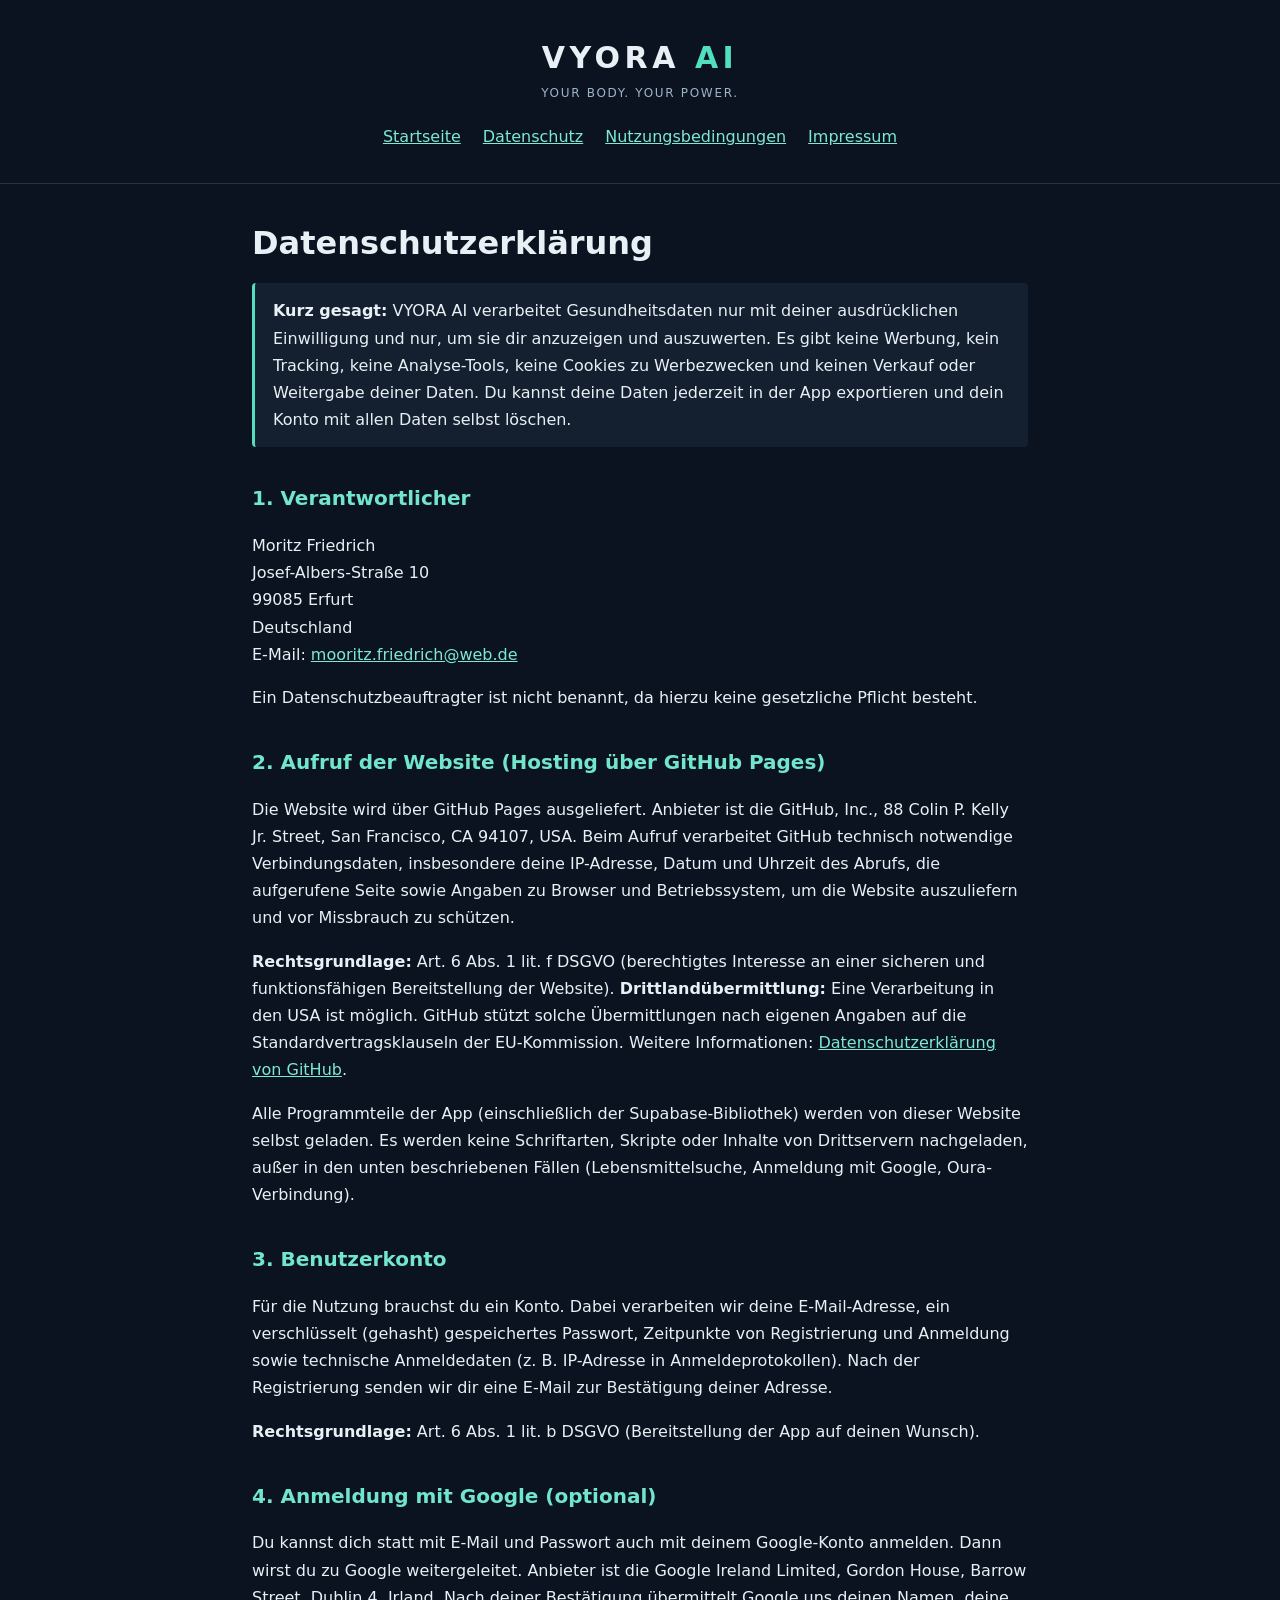
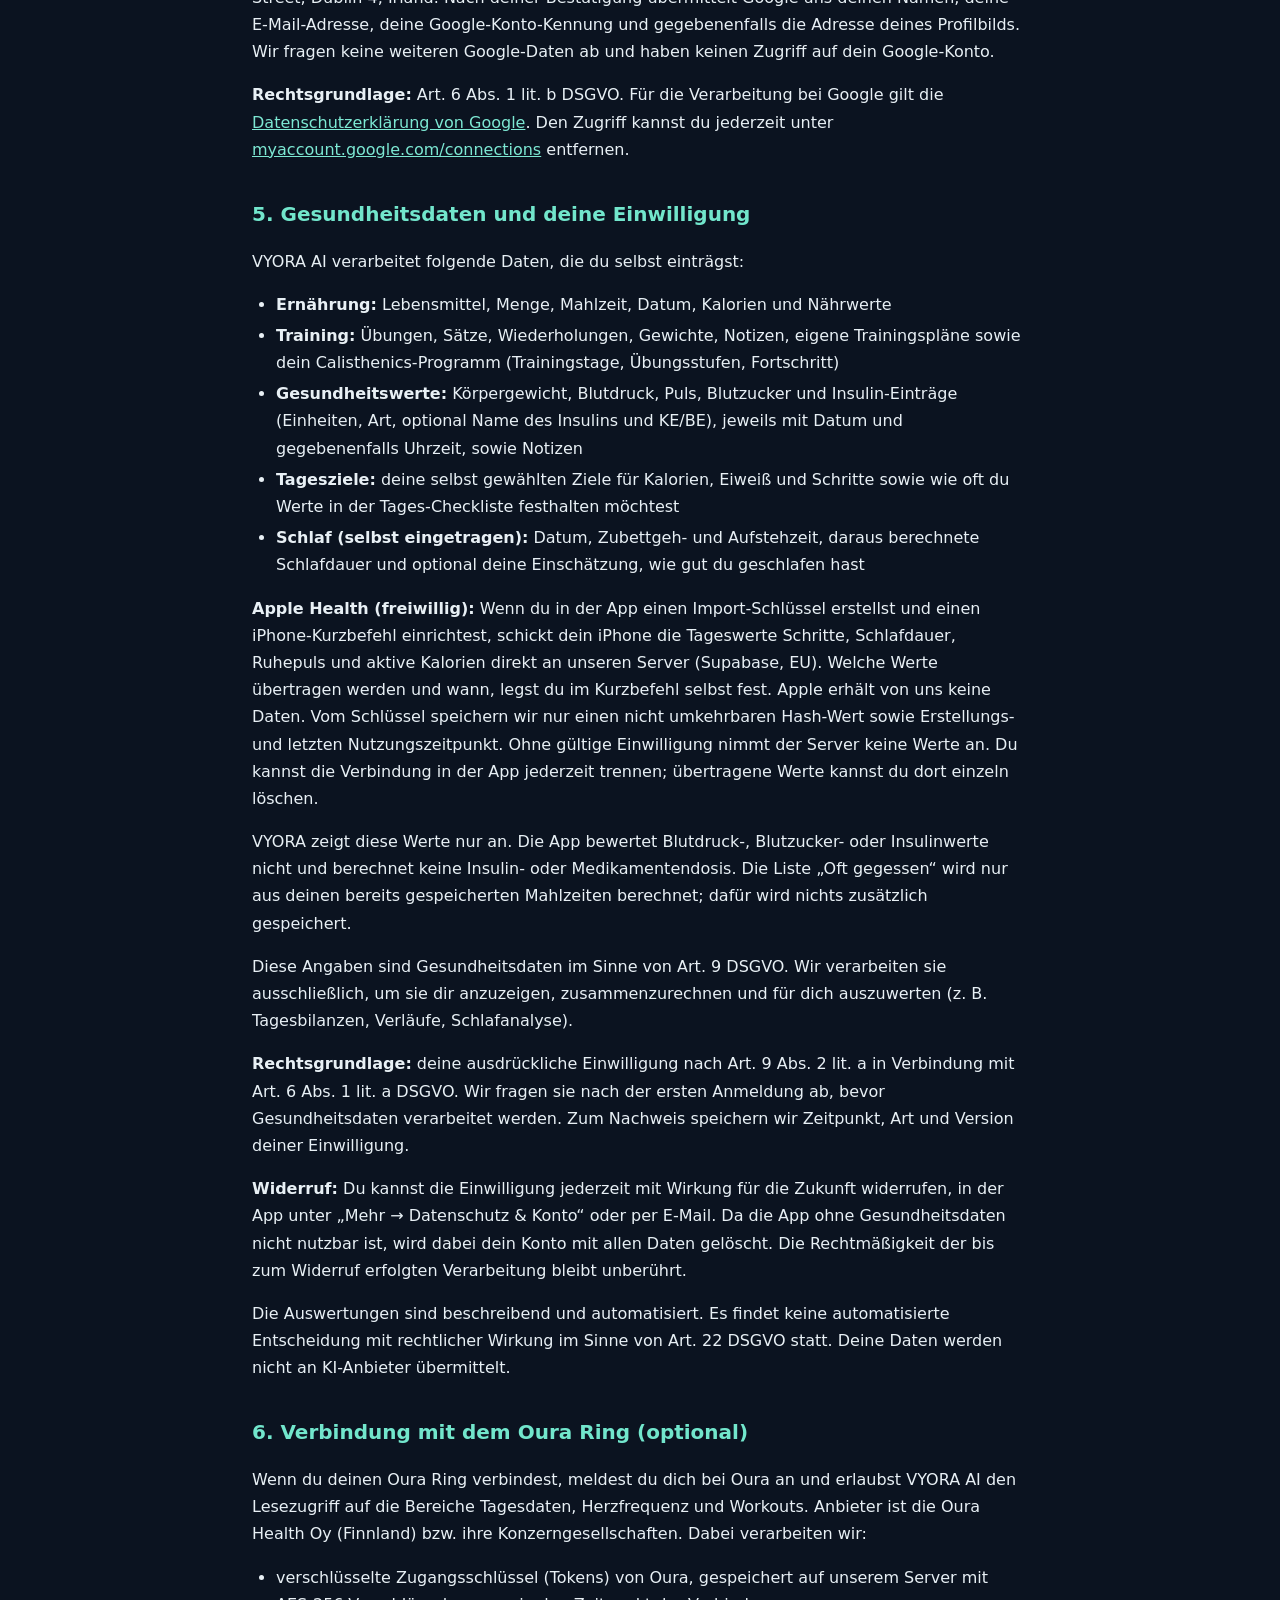
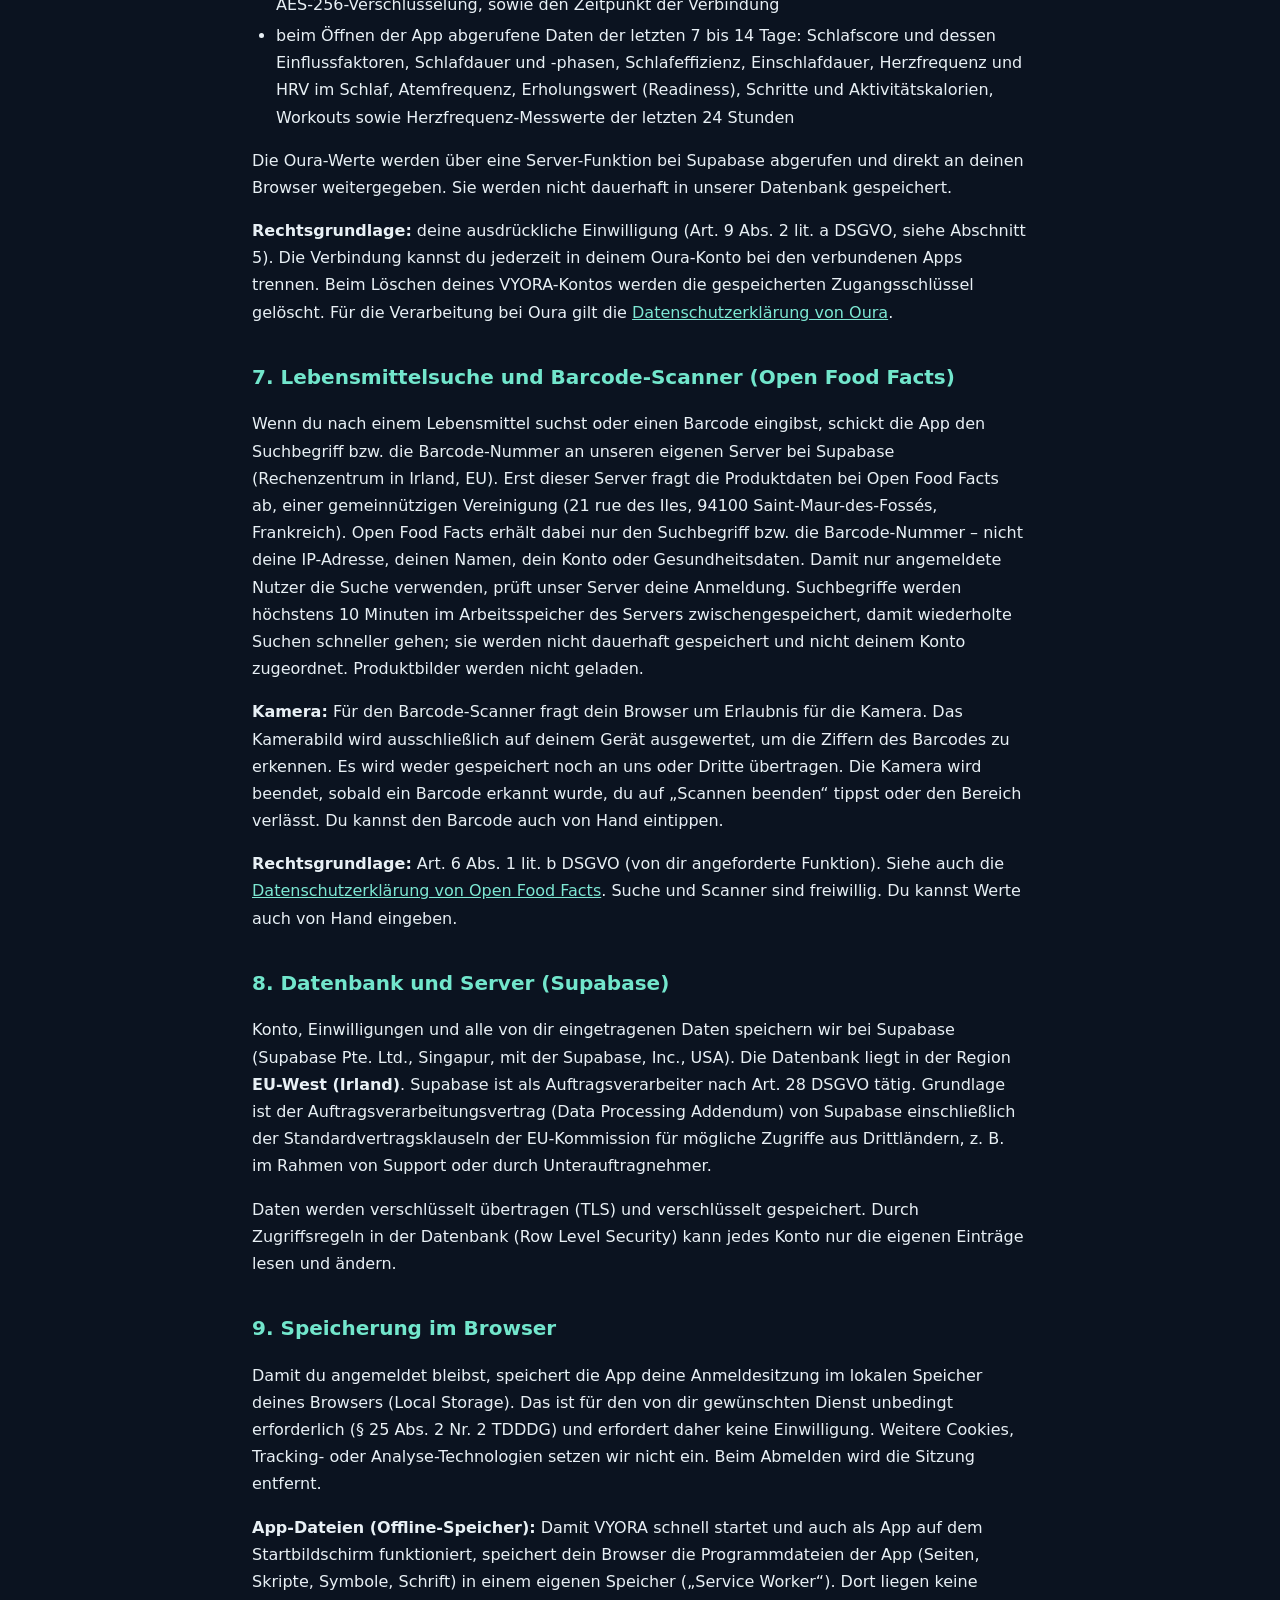
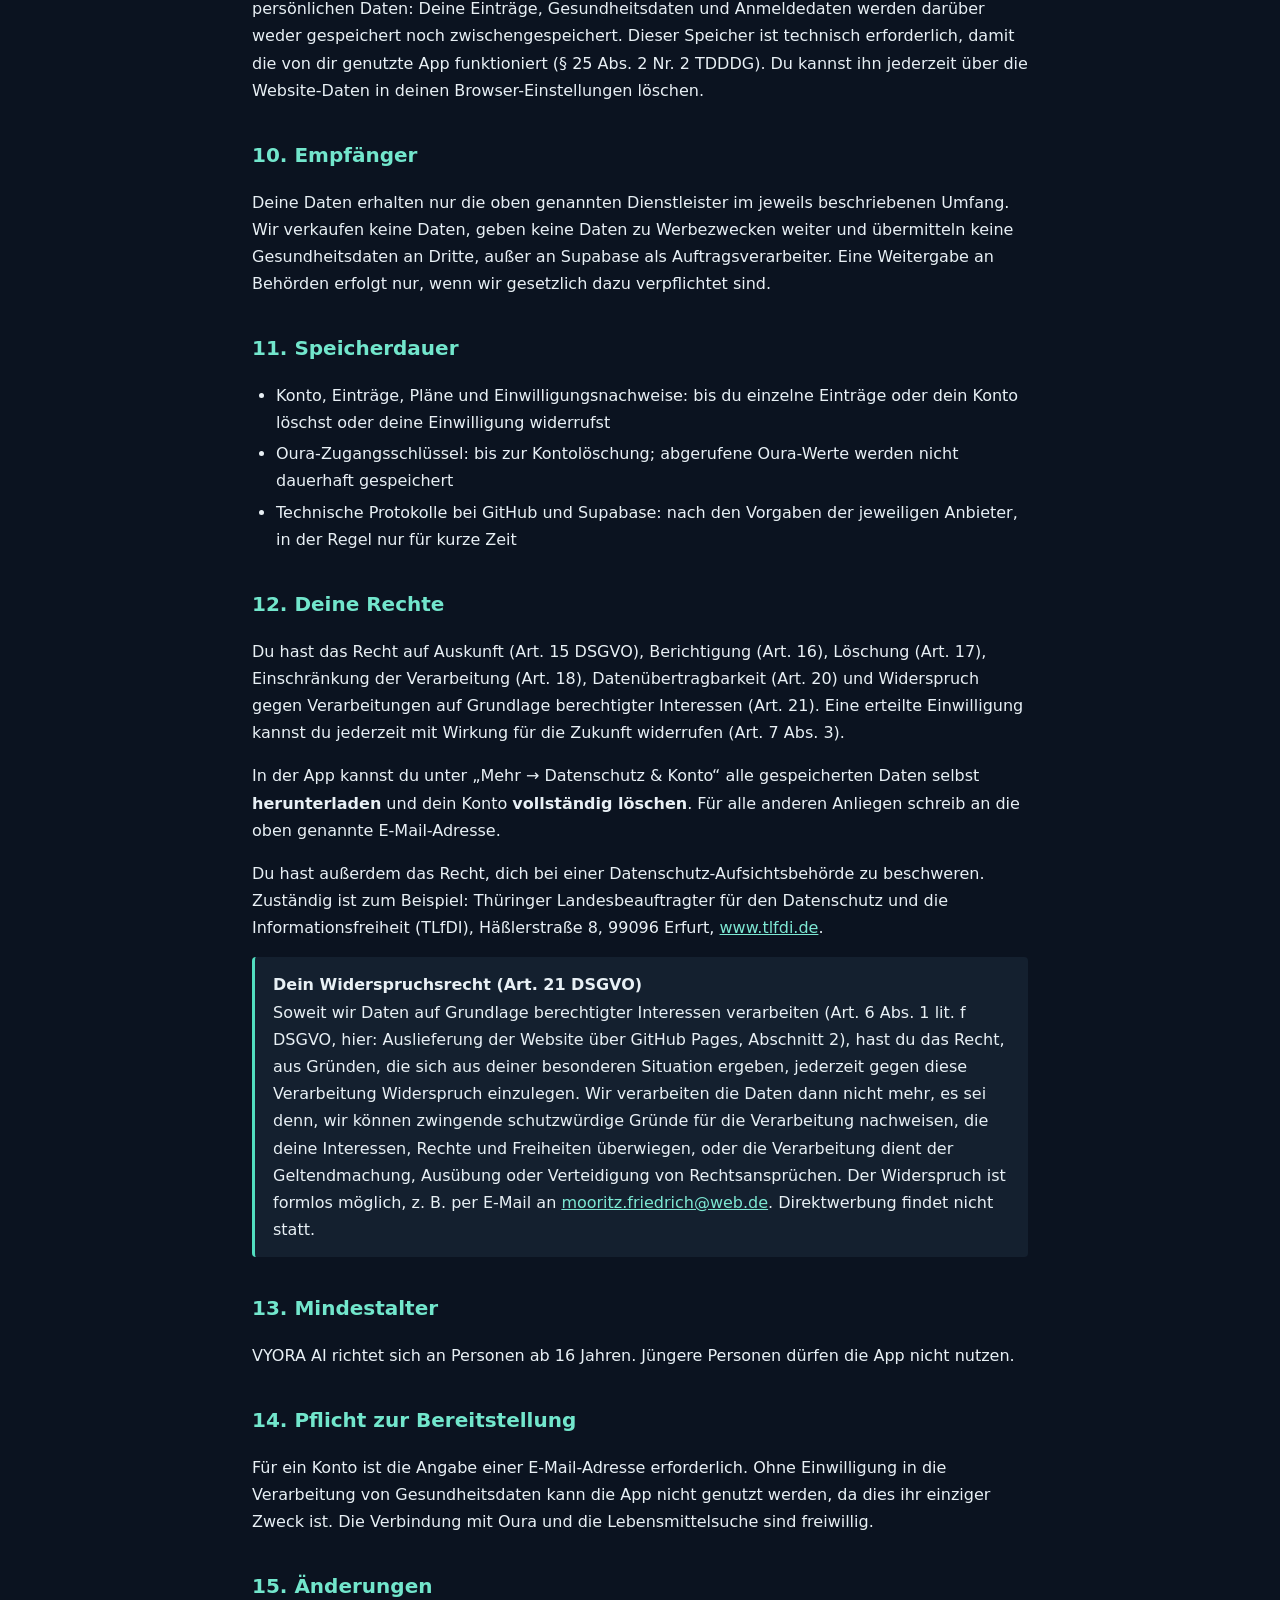
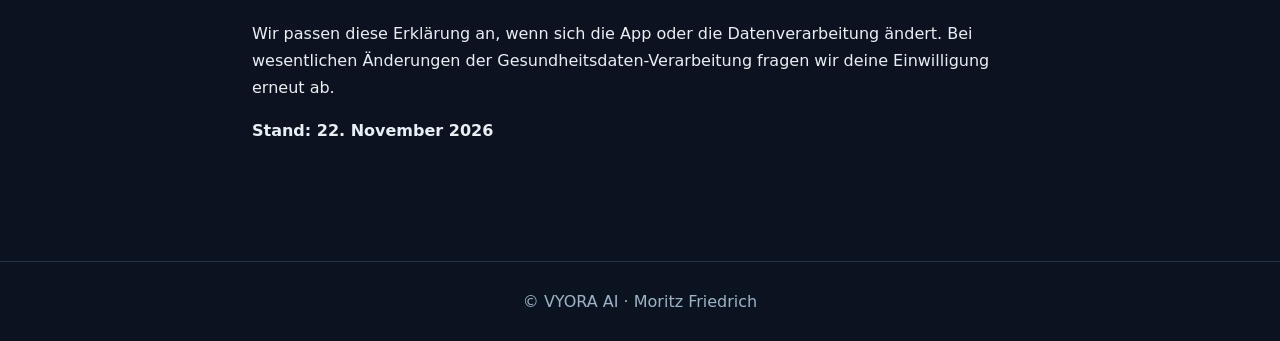
==== datenschutz.html @ 69f2429a "Datenschutz: Schlaf selbst eintragen und Apple Health Co-Authored-By: Claude Opus 5.5 <noreply@anthr" ====
<!doctype html><html lang="de"><head><meta charset="utf-8"><meta name="viewport" content="width=device-width,initial-scale=1"><meta name="robots" content="noindex"><title>Datenschutzerklärung | VYORA AI</title><style>*{box-sizing:border-box}body{margin:0;background:#0b1320;color:#e8f0f5;font:16px/1.7 system-ui,-apple-system,Segoe UI,sans-serif}header{padding:32px 20px;text-align:center;border-bottom:1px solid #243448}.brand{font-size:30px;letter-spacing:.15em;font-weight:800}.brand span{color:#52dec0}.tag{color:#9cb4c5;font-size:12px;letter-spacing:.14em}main{max-width:820px;margin:40px auto;padding:0 22px 60px}h1{font-size:32px;line-height:1.2}h2{font-size:20px;margin-top:34px;color:#72e6cc}h3{font-size:17px;margin-top:22px}a{color:#7de8d3}nav{display:flex;justify-content:center;gap:22px;flex-wrap:wrap;margin-top:20px}footer{border-top:1px solid #243448;text-align:center;padding:26px;color:#9cb4c5}.box{border-left:3px solid #52dec0;background:#14202f;padding:14px 18px;border-radius:4px}ul{padding-left:24px}li{margin:4px 0}table{width:100%;border-collapse:collapse;font-size:14px;margin:12px 0}th,td{border:1px solid #243448;padding:8px 10px;text-align:left;vertical-align:top}th{background:#14202f}</style></head><body><header><div class="brand">VYORA <span>AI</span></div><div class="tag">YOUR BODY. YOUR POWER.</div><nav><a href="index.html">Startseite</a><a href="datenschutz.html">Datenschutz</a><a href="nutzungsbedingungen.html">Nutzungsbedingungen</a><a href="impressum.html">Impressum</a></nav></header><main><h1>Datenschutzerklärung</h1>

<div class="box"><strong>Kurz gesagt:</strong> VYORA AI verarbeitet Gesundheitsdaten nur mit deiner ausdrücklichen Einwilligung und nur, um sie dir anzuzeigen und auszuwerten. Es gibt keine Werbung, kein Tracking, keine Analyse-Tools, keine Cookies zu Werbezwecken und keinen Verkauf oder Weitergabe deiner Daten. Du kannst deine Daten jederzeit in der App exportieren und dein Konto mit allen Daten selbst löschen.</div>

<h2>1. Verantwortlicher</h2>
<p>Moritz Friedrich<br>Josef-Albers-Straße 10<br>99085 Erfurt<br>Deutschland<br>E-Mail: <a href="mailto:mooritz.friedrich@web.de">mooritz.friedrich@web.de</a></p>
<p>Ein Datenschutzbeauftragter ist nicht benannt, da hierzu keine gesetzliche Pflicht besteht.</p>

<h2>2. Aufruf der Website (Hosting über GitHub Pages)</h2>
<p>Die Website wird über GitHub Pages ausgeliefert. Anbieter ist die GitHub, Inc., 88 Colin P. Kelly Jr. Street, San Francisco, CA 94107, USA. Beim Aufruf verarbeitet GitHub technisch notwendige Verbindungsdaten, insbesondere deine IP-Adresse, Datum und Uhrzeit des Abrufs, die aufgerufene Seite sowie Angaben zu Browser und Betriebssystem, um die Website auszuliefern und vor Missbrauch zu schützen.</p>
<p><strong>Rechtsgrundlage:</strong> Art. 6 Abs. 1 lit. f DSGVO (berechtigtes Interesse an einer sicheren und funktionsfähigen Bereitstellung der Website). <strong>Drittlandübermittlung:</strong> Eine Verarbeitung in den USA ist möglich. GitHub stützt solche Übermittlungen nach eigenen Angaben auf die Standardvertragsklauseln der EU-Kommission. Weitere Informationen: <a href="https://docs.github.com/de/site-policy/privacy-policies/github-general-privacy-statement" target="_blank" rel="noopener">Datenschutzerklärung von GitHub</a>.</p>
<p>Alle Programmteile der App (einschließlich der Supabase-Bibliothek) werden von dieser Website selbst geladen. Es werden keine Schriftarten, Skripte oder Inhalte von Drittservern nachgeladen, außer in den unten beschriebenen Fällen (Lebensmittelsuche, Anmeldung mit Google, Oura-Verbindung).</p>

<h2>3. Benutzerkonto</h2>
<p>Für die Nutzung brauchst du ein Konto. Dabei verarbeiten wir deine E-Mail-Adresse, ein verschlüsselt (gehasht) gespeichertes Passwort, Zeitpunkte von Registrierung und Anmeldung sowie technische Anmeldedaten (z. B. IP-Adresse in Anmeldeprotokollen). Nach der Registrierung senden wir dir eine E-Mail zur Bestätigung deiner Adresse.</p>
<p><strong>Rechtsgrundlage:</strong> Art. 6 Abs. 1 lit. b DSGVO (Bereitstellung der App auf deinen Wunsch).</p>

<h2>4. Anmeldung mit Google (optional)</h2>
<p>Du kannst dich statt mit E-Mail und Passwort auch mit deinem Google-Konto anmelden. Dann wirst du zu Google weitergeleitet. Anbieter ist die Google Ireland Limited, Gordon House, Barrow Street, Dublin 4, Irland. Nach deiner Bestätigung übermittelt Google uns deinen Namen, deine E-Mail-Adresse, deine Google-Konto-Kennung und gegebenenfalls die Adresse deines Profilbilds. Wir fragen keine weiteren Google-Daten ab und haben keinen Zugriff auf dein Google-Konto.</p>
<p><strong>Rechtsgrundlage:</strong> Art. 6 Abs. 1 lit. b DSGVO. Für die Verarbeitung bei Google gilt die <a href="https://policies.google.com/privacy?hl=de" target="_blank" rel="noopener">Datenschutzerklärung von Google</a>. Den Zugriff kannst du jederzeit unter <a href="https://myaccount.google.com/connections" target="_blank" rel="noopener">myaccount.google.com/connections</a> entfernen.</p>

<h2>5. Gesundheitsdaten und deine Einwilligung</h2>
<p>VYORA AI verarbeitet folgende Daten, die du selbst einträgst:</p>
<ul>
<li><strong>Ernährung:</strong> Lebensmittel, Menge, Mahlzeit, Datum, Kalorien und Nährwerte</li>
<li><strong>Training:</strong> Übungen, Sätze, Wiederholungen, Gewichte, Notizen, eigene Trainingspläne sowie dein Calisthenics-Programm (Trainingstage, Übungsstufen, Fortschritt)</li>
<li><strong>Gesundheitswerte:</strong> Körpergewicht, Blutdruck, Puls, Blutzucker und Insulin-Einträge (Einheiten, Art, optional Name des Insulins und KE/BE), jeweils mit Datum und gegebenenfalls Uhrzeit, sowie Notizen</li>
<li><strong>Tagesziele:</strong> deine selbst gewählten Ziele für Kalorien, Eiweiß und Schritte sowie wie oft du Werte in der Tages-Checkliste festhalten möchtest</li>
<li><strong>Schlaf (selbst eingetragen):</strong> Datum, Zubettgeh- und Aufstehzeit, daraus berechnete Schlafdauer und optional deine Einschätzung, wie gut du geschlafen hast</li>
</ul>
<p><strong>Apple Health (freiwillig):</strong> Wenn du in der App einen Import-Schlüssel erstellst und einen iPhone-Kurzbefehl einrichtest, schickt dein iPhone die Tageswerte Schritte, Schlafdauer, Ruhepuls und aktive Kalorien direkt an unseren Server (Supabase, EU). Welche Werte übertragen werden und wann, legst du im Kurzbefehl selbst fest. Apple erhält von uns keine Daten. Vom Schlüssel speichern wir nur einen nicht umkehrbaren Hash-Wert sowie Erstellungs- und letzten Nutzungszeitpunkt. Ohne gültige Einwilligung nimmt der Server keine Werte an. Du kannst die Verbindung in der App jederzeit trennen; übertragene Werte kannst du dort einzeln löschen.</p>
<p>VYORA zeigt diese Werte nur an. Die App bewertet Blutdruck-, Blutzucker- oder Insulinwerte nicht und berechnet keine Insulin- oder Medikamentendosis. Die Liste „Oft gegessen“ wird nur aus deinen bereits gespeicherten Mahlzeiten berechnet; dafür wird nichts zusätzlich gespeichert.</p>
<p>Diese Angaben sind Gesundheitsdaten im Sinne von Art. 9 DSGVO. Wir verarbeiten sie ausschließlich, um sie dir anzuzeigen, zusammenzurechnen und für dich auszuwerten (z. B. Tagesbilanzen, Verläufe, Schlafanalyse).</p>
<p><strong>Rechtsgrundlage:</strong> deine ausdrückliche Einwilligung nach Art. 9 Abs. 2 lit. a in Verbindung mit Art. 6 Abs. 1 lit. a DSGVO. Wir fragen sie nach der ersten Anmeldung ab, bevor Gesundheitsdaten verarbeitet werden. Zum Nachweis speichern wir Zeitpunkt, Art und Version deiner Einwilligung.</p>
<p><strong>Widerruf:</strong> Du kannst die Einwilligung jederzeit mit Wirkung für die Zukunft widerrufen, in der App unter „Mehr → Datenschutz &amp; Konto“ oder per E-Mail. Da die App ohne Gesundheitsdaten nicht nutzbar ist, wird dabei dein Konto mit allen Daten gelöscht. Die Rechtmäßigkeit der bis zum Widerruf erfolgten Verarbeitung bleibt unberührt.</p>
<p>Die Auswertungen sind beschreibend und automatisiert. Es findet keine automatisierte Entscheidung mit rechtlicher Wirkung im Sinne von Art. 22 DSGVO statt. Deine Daten werden nicht an KI-Anbieter übermittelt.</p>

<h2>6. Verbindung mit dem Oura Ring (optional)</h2>
<p>Wenn du deinen Oura Ring verbindest, meldest du dich bei Oura an und erlaubst VYORA AI den Lesezugriff auf die Bereiche Tagesdaten, Herzfrequenz und Workouts. Anbieter ist die Oura Health Oy (Finnland) bzw. ihre Konzerngesellschaften. Dabei verarbeiten wir:</p>
<ul>
<li>verschlüsselte Zugangsschlüssel (Tokens) von Oura, gespeichert auf unserem Server mit AES-256-Verschlüsselung, sowie den Zeitpunkt der Verbindung</li>
<li>beim Öffnen der App abgerufene Daten der letzten 7 bis 14 Tage: Schlafscore und dessen Einflussfaktoren, Schlafdauer und -phasen, Schlafeffizienz, Einschlafdauer, Herzfrequenz und HRV im Schlaf, Atemfrequenz, Erholungswert (Readiness), Schritte und Aktivitätskalorien, Workouts sowie Herzfrequenz-Messwerte der letzten 24 Stunden</li>
</ul>
<p>Die Oura-Werte werden über eine Server-Funktion bei Supabase abgerufen und direkt an deinen Browser weitergegeben. Sie werden nicht dauerhaft in unserer Datenbank gespeichert.</p>
<p><strong>Rechtsgrundlage:</strong> deine ausdrückliche Einwilligung (Art. 9 Abs. 2 lit. a DSGVO, siehe Abschnitt 5). Die Verbindung kannst du jederzeit in deinem Oura-Konto bei den verbundenen Apps trennen. Beim Löschen deines VYORA-Kontos werden die gespeicherten Zugangsschlüssel gelöscht. Für die Verarbeitung bei Oura gilt die <a href="https://ouraring.com/de/privacy-policy" target="_blank" rel="noopener">Datenschutzerklärung von Oura</a>.</p>

<h2>7. Lebensmittelsuche und Barcode-Scanner (Open Food Facts)</h2>
<p>Wenn du nach einem Lebensmittel suchst oder einen Barcode eingibst, schickt die App den Suchbegriff bzw. die Barcode-Nummer an unseren eigenen Server bei Supabase (Rechenzentrum in Irland, EU). Erst dieser Server fragt die Produktdaten bei Open Food Facts ab, einer gemeinnützigen Vereinigung (21 rue des Iles, 94100 Saint-Maur-des-Fossés, Frankreich). Open Food Facts erhält dabei nur den Suchbegriff bzw. die Barcode-Nummer – nicht deine IP-Adresse, deinen Namen, dein Konto oder Gesundheitsdaten. Damit nur angemeldete Nutzer die Suche verwenden, prüft unser Server deine Anmeldung. Suchbegriffe werden höchstens 10 Minuten im Arbeitsspeicher des Servers zwischengespeichert, damit wiederholte Suchen schneller gehen; sie werden nicht dauerhaft gespeichert und nicht deinem Konto zugeordnet. Produktbilder werden nicht geladen.</p>
<p><strong>Kamera:</strong> Für den Barcode-Scanner fragt dein Browser um Erlaubnis für die Kamera. Das Kamerabild wird ausschließlich auf deinem Gerät ausgewertet, um die Ziffern des Barcodes zu erkennen. Es wird weder gespeichert noch an uns oder Dritte übertragen. Die Kamera wird beendet, sobald ein Barcode erkannt wurde, du auf „Scannen beenden“ tippst oder den Bereich verlässt. Du kannst den Barcode auch von Hand eintippen.</p>
<p><strong>Rechtsgrundlage:</strong> Art. 6 Abs. 1 lit. b DSGVO (von dir angeforderte Funktion). Siehe auch die <a href="https://world.openfoodfacts.org/privacy" target="_blank" rel="noopener">Datenschutzerklärung von Open Food Facts</a>. Suche und Scanner sind freiwillig. Du kannst Werte auch von Hand eingeben.</p>

<h2>8. Datenbank und Server (Supabase)</h2>
<p>Konto, Einwilligungen und alle von dir eingetragenen Daten speichern wir bei Supabase (Supabase Pte. Ltd., Singapur, mit der Supabase, Inc., USA). Die Datenbank liegt in der Region <strong>EU-West (Irland)</strong>. Supabase ist als Auftragsverarbeiter nach Art. 28 DSGVO tätig. Grundlage ist der Auftragsverarbeitungsvertrag (Data Processing Addendum) von Supabase einschließlich der Standardvertragsklauseln der EU-Kommission für mögliche Zugriffe aus Drittländern, z. B. im Rahmen von Support oder durch Unterauftragnehmer.</p>
<p>Daten werden verschlüsselt übertragen (TLS) und verschlüsselt gespeichert. Durch Zugriffsregeln in der Datenbank (Row Level Security) kann jedes Konto nur die eigenen Einträge lesen und ändern.</p>

<h2>9. Speicherung im Browser</h2>
<p>Damit du angemeldet bleibst, speichert die App deine Anmeldesitzung im lokalen Speicher deines Browsers (Local Storage). Das ist für den von dir gewünschten Dienst unbedingt erforderlich (§ 25 Abs. 2 Nr. 2 TDDDG) und erfordert daher keine Einwilligung. Weitere Cookies, Tracking- oder Analyse-Technologien setzen wir nicht ein. Beim Abmelden wird die Sitzung entfernt.</p>
<p><strong>App-Dateien (Offline-Speicher):</strong> Damit VYORA schnell startet und auch als App auf dem Startbildschirm funktioniert, speichert dein Browser die Programmdateien der App (Seiten, Skripte, Symbole, Schrift) in einem eigenen Speicher („Service Worker“). Dort liegen keine persönlichen Daten: Deine Einträge, Gesundheitsdaten und Anmeldedaten werden darüber weder gespeichert noch zwischengespeichert. Dieser Speicher ist technisch erforderlich, damit die von dir genutzte App funktioniert (§ 25 Abs. 2 Nr. 2 TDDDG). Du kannst ihn jederzeit über die Website-Daten in deinen Browser-Einstellungen löschen.</p>

<h2>10. Empfänger</h2>
<p>Deine Daten erhalten nur die oben genannten Dienstleister im jeweils beschriebenen Umfang. Wir verkaufen keine Daten, geben keine Daten zu Werbezwecken weiter und übermitteln keine Gesundheitsdaten an Dritte, außer an Supabase als Auftragsverarbeiter. Eine Weitergabe an Behörden erfolgt nur, wenn wir gesetzlich dazu verpflichtet sind.</p>

<h2>11. Speicherdauer</h2>
<ul>
<li>Konto, Einträge, Pläne und Einwilligungsnachweise: bis du einzelne Einträge oder dein Konto löschst oder deine Einwilligung widerrufst</li>
<li>Oura-Zugangsschlüssel: bis zur Kontolöschung; abgerufene Oura-Werte werden nicht dauerhaft gespeichert</li>
<li>Technische Protokolle bei GitHub und Supabase: nach den Vorgaben der jeweiligen Anbieter, in der Regel nur für kurze Zeit</li>
</ul>

<h2>12. Deine Rechte</h2>
<p>Du hast das Recht auf Auskunft (Art. 15 DSGVO), Berichtigung (Art. 16), Löschung (Art. 17), Einschränkung der Verarbeitung (Art. 18), Datenübertragbarkeit (Art. 20) und Widerspruch gegen Verarbeitungen auf Grundlage berechtigter Interessen (Art. 21). Eine erteilte Einwilligung kannst du jederzeit mit Wirkung für die Zukunft widerrufen (Art. 7 Abs. 3).</p>
<p>In der App kannst du unter „Mehr → Datenschutz &amp; Konto“ alle gespeicherten Daten selbst <strong>herunterladen</strong> und dein Konto <strong>vollständig löschen</strong>. Für alle anderen Anliegen schreib an die oben genannte E-Mail-Adresse.</p>
<p>Du hast außerdem das Recht, dich bei einer Datenschutz-Aufsichtsbehörde zu beschweren. Zuständig ist zum Beispiel: Thüringer Landesbeauftragter für den Datenschutz und die Informationsfreiheit (TLfDI), Häßlerstraße 8, 99096 Erfurt, <a href="https://www.tlfdi.de" target="_blank" rel="noopener">www.tlfdi.de</a>.</p>

<div class="box"><strong>Dein Widerspruchsrecht (Art. 21 DSGVO)</strong><br>Soweit wir Daten auf Grundlage berechtigter Interessen verarbeiten (Art. 6 Abs. 1 lit. f DSGVO, hier: Auslieferung der Website über GitHub Pages, Abschnitt 2), hast du das Recht, aus Gründen, die sich aus deiner besonderen Situation ergeben, jederzeit gegen diese Verarbeitung Widerspruch einzulegen. Wir verarbeiten die Daten dann nicht mehr, es sei denn, wir können zwingende schutzwürdige Gründe für die Verarbeitung nachweisen, die deine Interessen, Rechte und Freiheiten überwiegen, oder die Verarbeitung dient der Geltendmachung, Ausübung oder Verteidigung von Rechtsansprüchen. Der Widerspruch ist formlos möglich, z. B. per E-Mail an <a href="mailto:mooritz.friedrich@web.de">mooritz.friedrich@web.de</a>. Direktwerbung findet nicht statt.</div>

<h2>13. Mindestalter</h2>
<p>VYORA AI richtet sich an Personen ab 16 Jahren. Jüngere Personen dürfen die App nicht nutzen.</p>

<h2>14. Pflicht zur Bereitstellung</h2>
<p>Für ein Konto ist die Angabe einer E-Mail-Adresse erforderlich. Ohne Einwilligung in die Verarbeitung von Gesundheitsdaten kann die App nicht genutzt werden, da dies ihr einziger Zweck ist. Die Verbindung mit Oura und die Lebensmittelsuche sind freiwillig.</p>

<h2>15. Änderungen</h2>
<p>Wir passen diese Erklärung an, wenn sich die App oder die Datenverarbeitung ändert. Bei wesentlichen Änderungen der Gesundheitsdaten-Verarbeitung fragen wir deine Einwilligung erneut ab.</p>
<p><strong>Stand: 22. November 2026</strong></p>
</main><footer>© VYORA AI · Moritz Friedrich</footer></body></html>
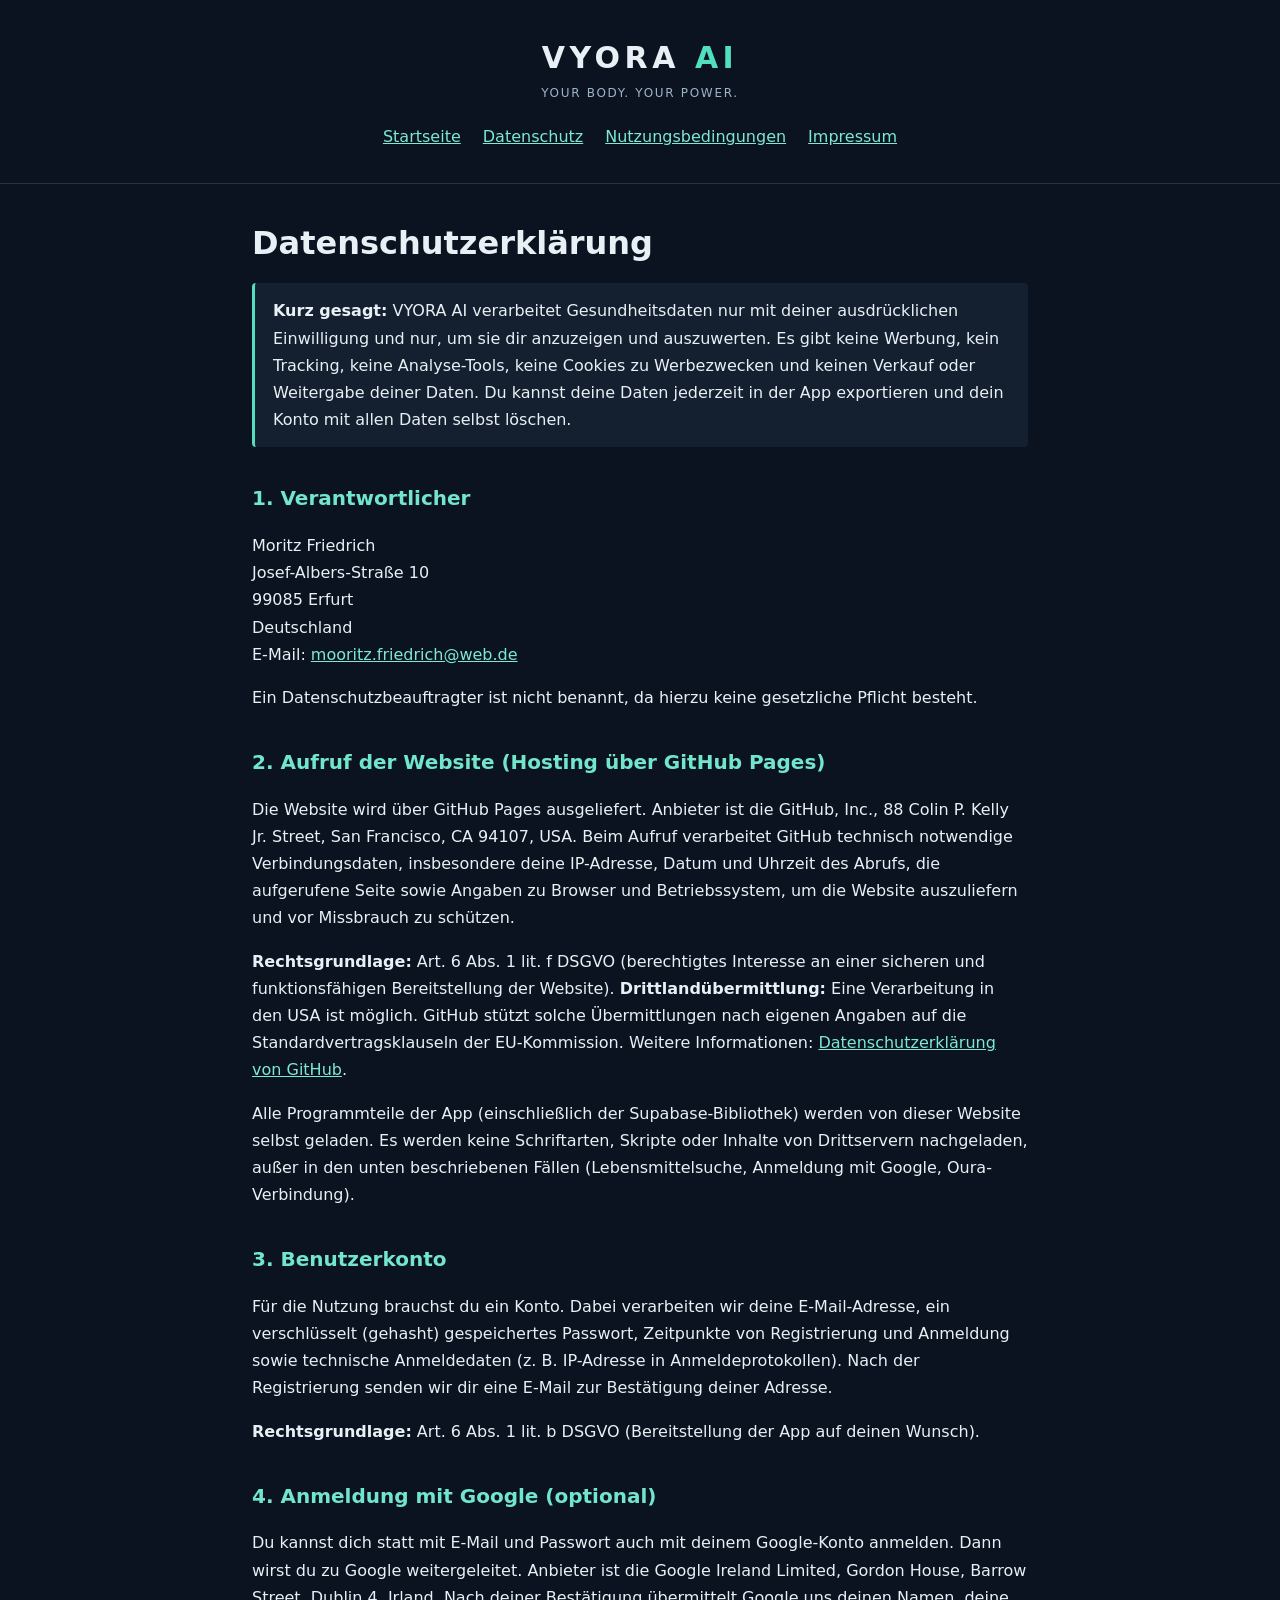
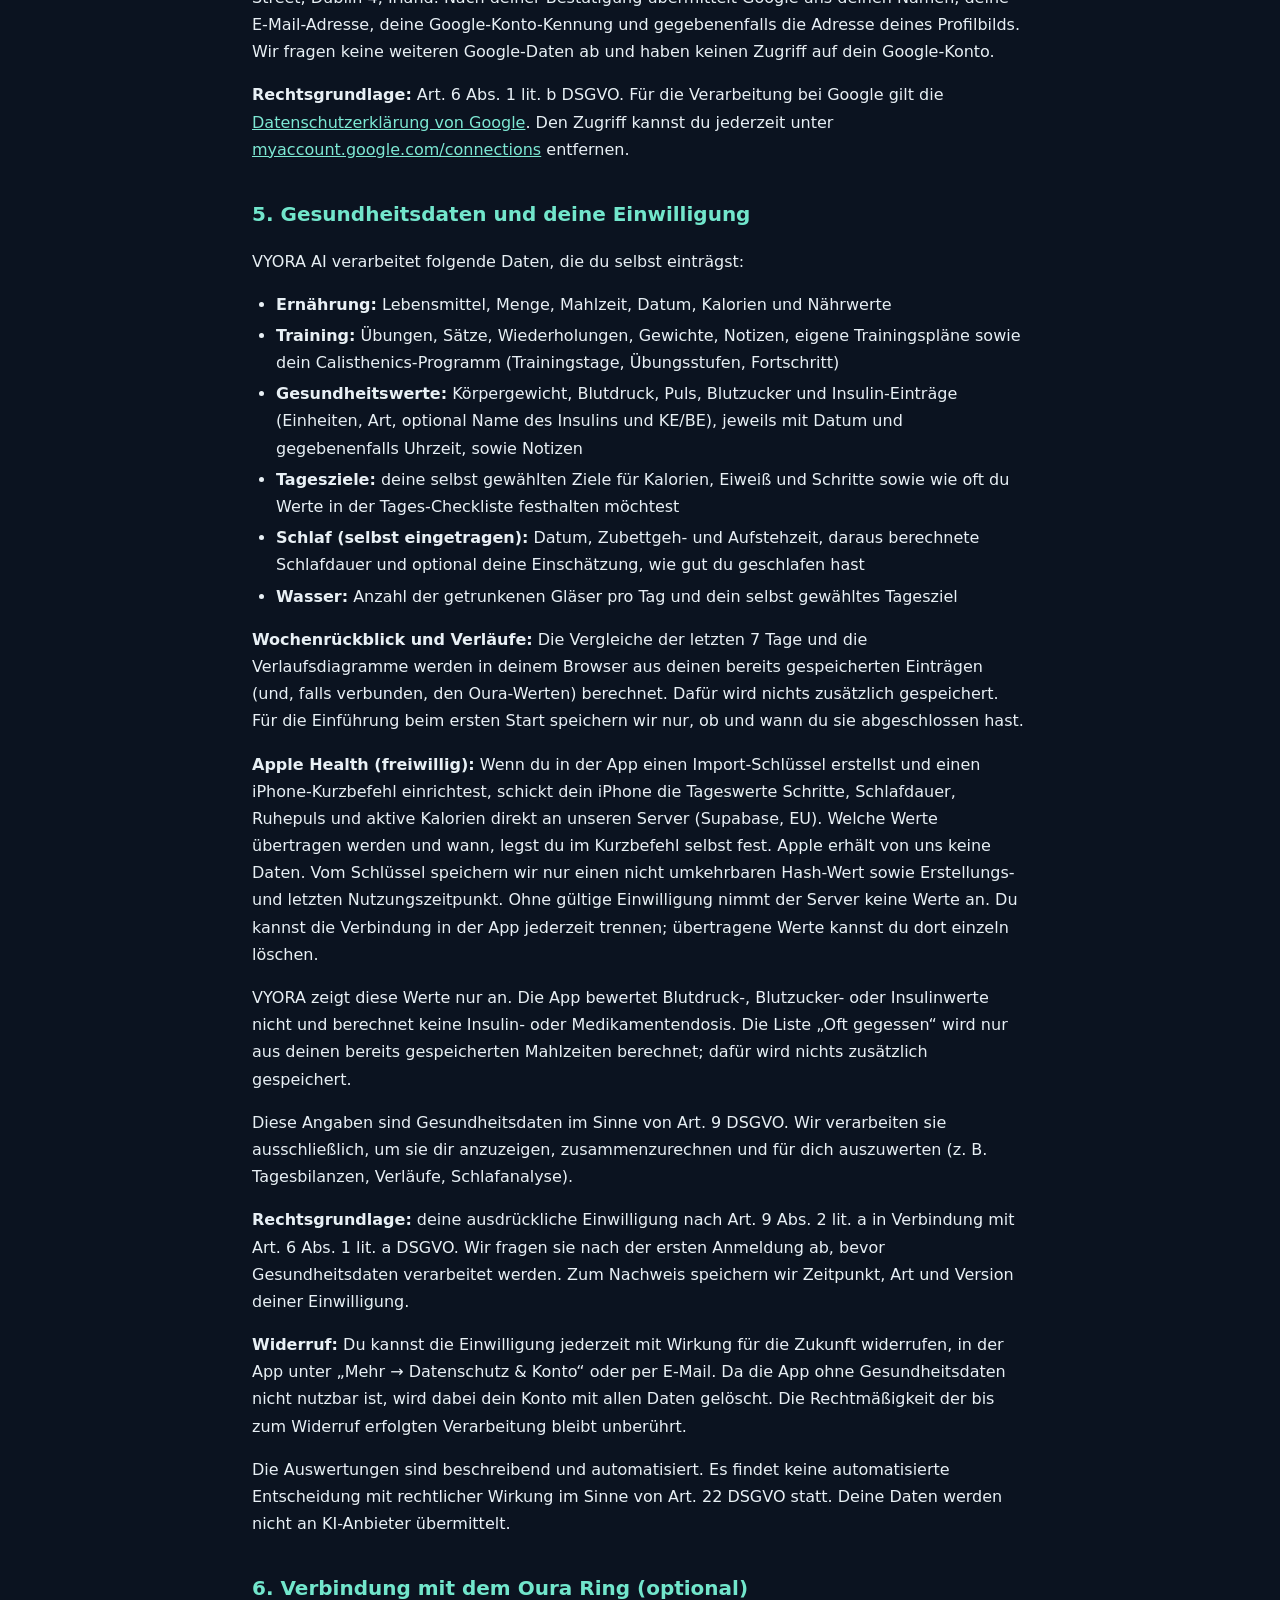
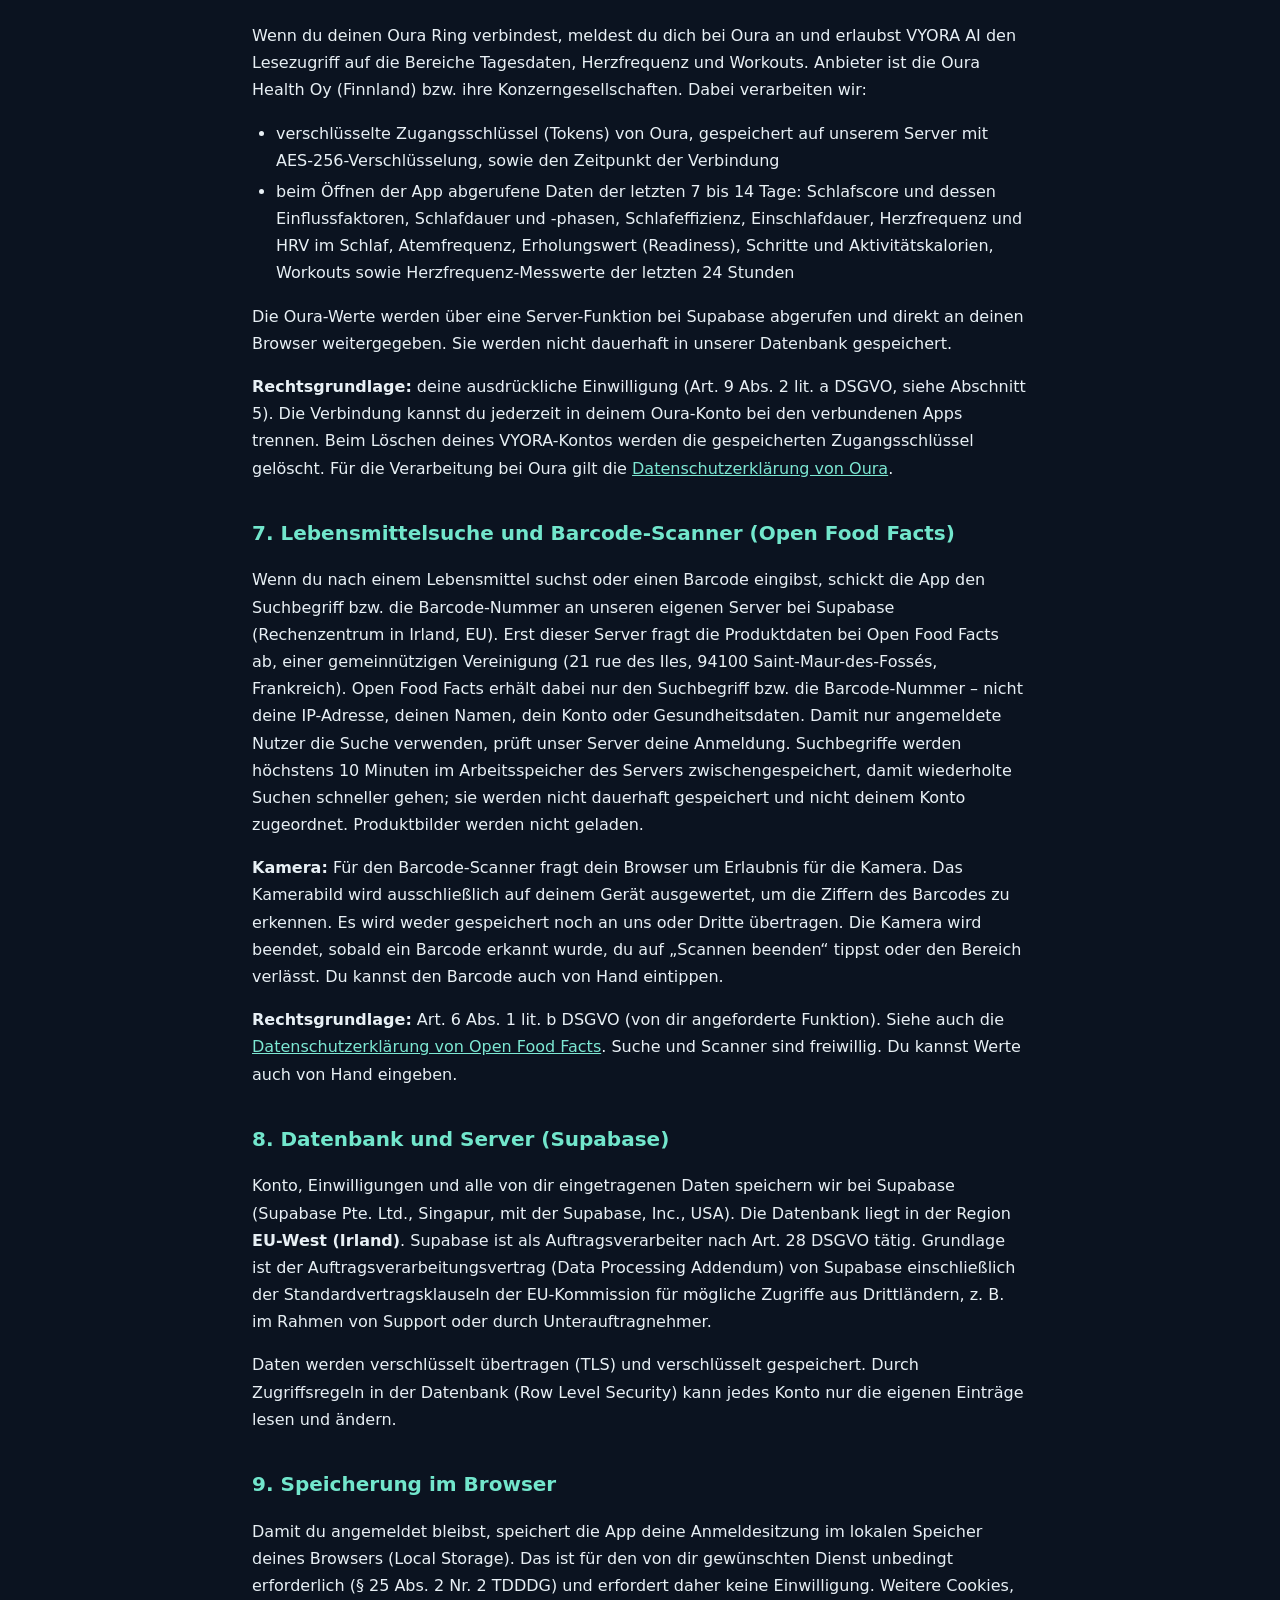
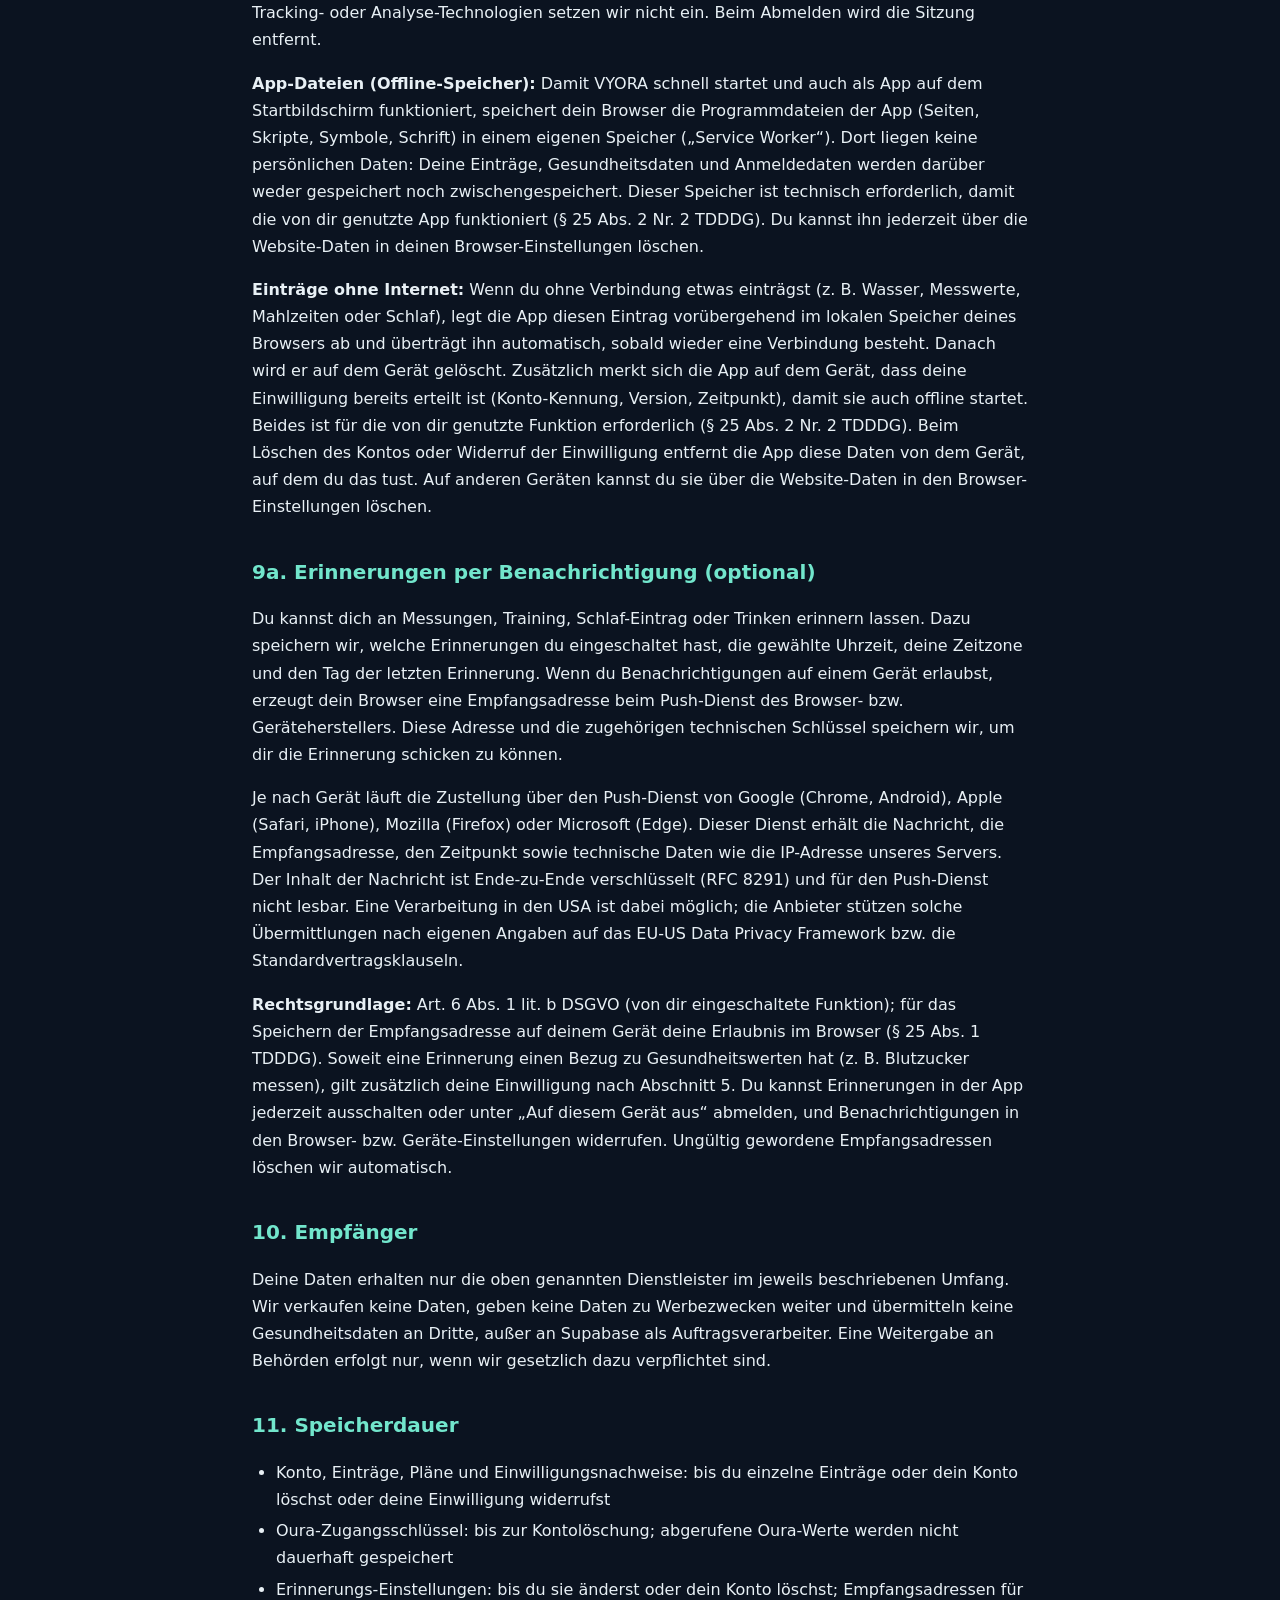
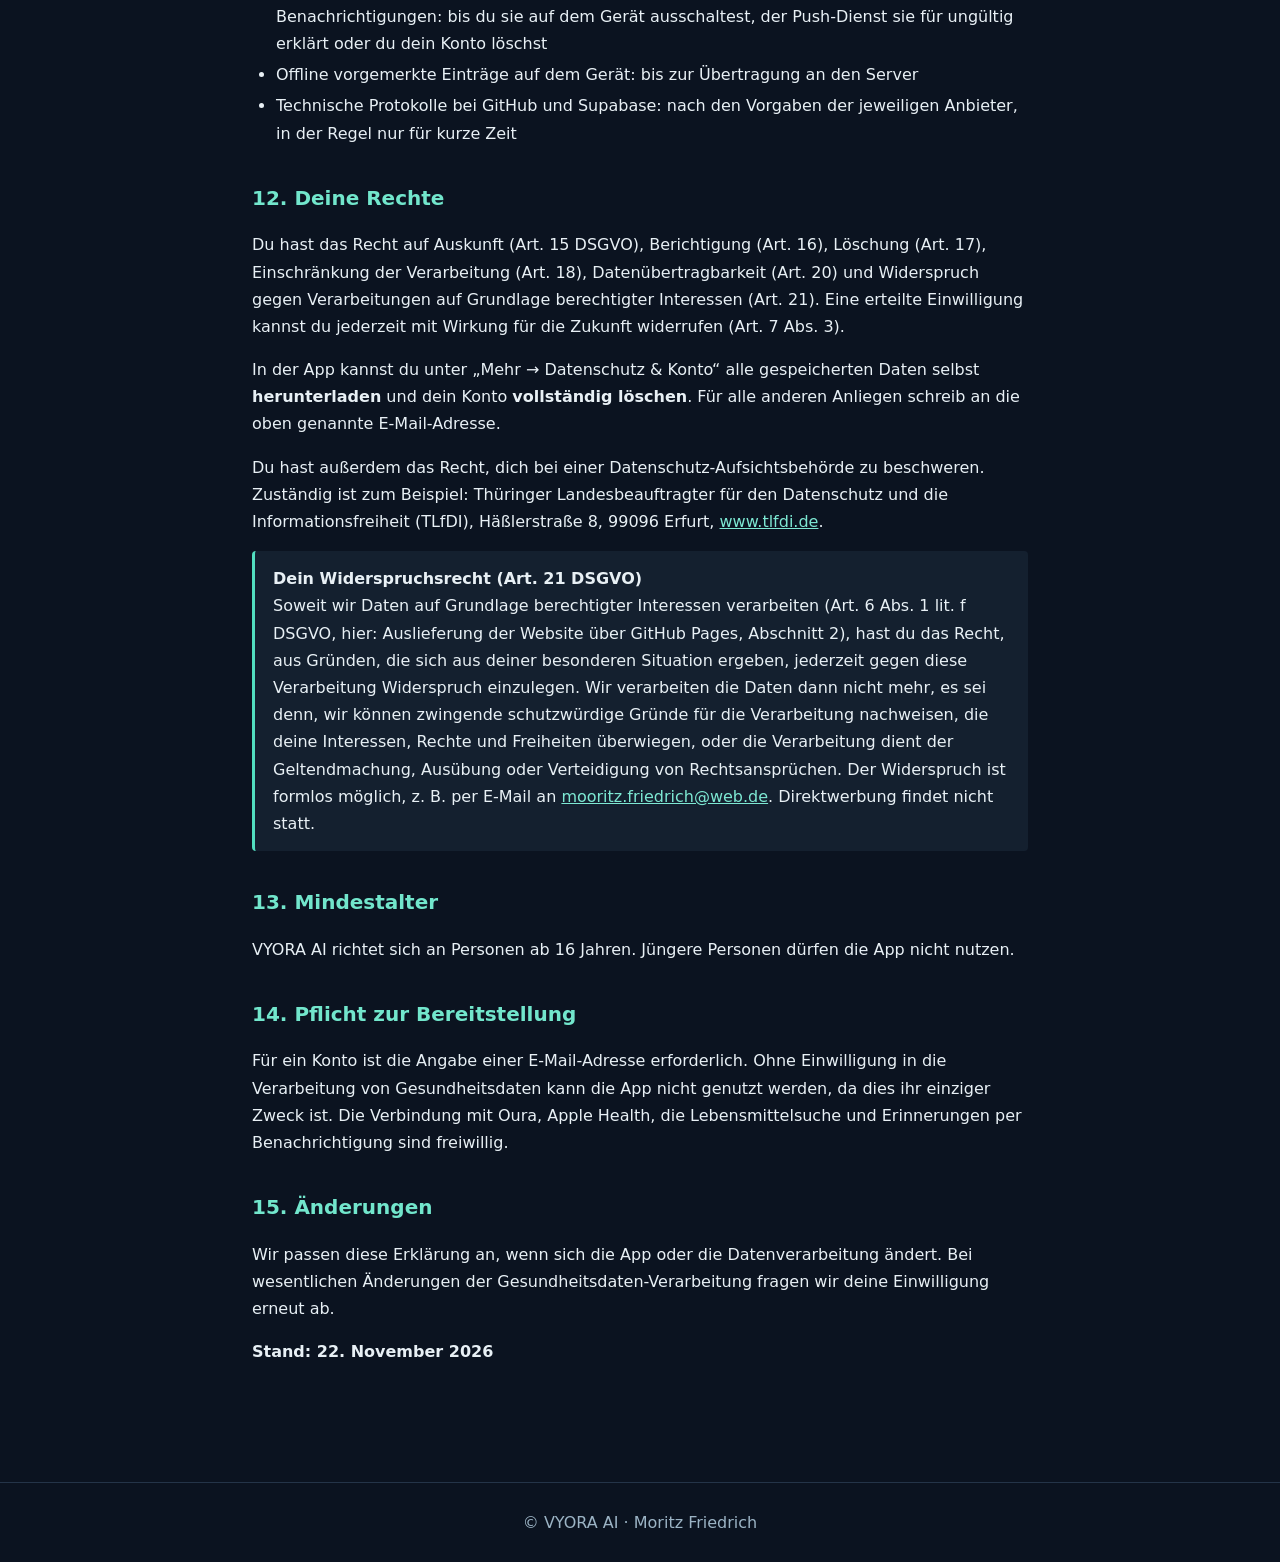
==== commit 5c6fa896: "Update datenschutz.html" ====
--- a/datenschutz.html
+++ b/datenschutz.html
@@ -27,7 +27,9 @@
 <li><strong>Gesundheitswerte:</strong> Körpergewicht, Blutdruck, Puls, Blutzucker und Insulin-Einträge (Einheiten, Art, optional Name des Insulins und KE/BE), jeweils mit Datum und gegebenenfalls Uhrzeit, sowie Notizen</li>
 <li><strong>Tagesziele:</strong> deine selbst gewählten Ziele für Kalorien, Eiweiß und Schritte sowie wie oft du Werte in der Tages-Checkliste festhalten möchtest</li>
 <li><strong>Schlaf (selbst eingetragen):</strong> Datum, Zubettgeh- und Aufstehzeit, daraus berechnete Schlafdauer und optional deine Einschätzung, wie gut du geschlafen hast</li>
+<li><strong>Wasser:</strong> Anzahl der getrunkenen Gläser pro Tag und dein selbst gewähltes Tagesziel</li>
 </ul>
+<p><strong>Wochenrückblick und Verläufe:</strong> Die Vergleiche der letzten 7 Tage und die Verlaufsdiagramme werden in deinem Browser aus deinen bereits gespeicherten Einträgen (und, falls verbunden, den Oura-Werten) berechnet. Dafür wird nichts zusätzlich gespeichert. Für die Einführung beim ersten Start speichern wir nur, ob und wann du sie abgeschlossen hast.</p>
 <p><strong>Apple Health (freiwillig):</strong> Wenn du in der App einen Import-Schlüssel erstellst und einen iPhone-Kurzbefehl einrichtest, schickt dein iPhone die Tageswerte Schritte, Schlafdauer, Ruhepuls und aktive Kalorien direkt an unseren Server (Supabase, EU). Welche Werte übertragen werden und wann, legst du im Kurzbefehl selbst fest. Apple erhält von uns keine Daten. Vom Schlüssel speichern wir nur einen nicht umkehrbaren Hash-Wert sowie Erstellungs- und letzten Nutzungszeitpunkt. Ohne gültige Einwilligung nimmt der Server keine Werte an. Du kannst die Verbindung in der App jederzeit trennen; übertragene Werte kannst du dort einzeln löschen.</p>
 <p>VYORA zeigt diese Werte nur an. Die App bewertet Blutdruck-, Blutzucker- oder Insulinwerte nicht und berechnet keine Insulin- oder Medikamentendosis. Die Liste „Oft gegessen“ wird nur aus deinen bereits gespeicherten Mahlzeiten berechnet; dafür wird nichts zusätzlich gespeichert.</p>
 <p>Diese Angaben sind Gesundheitsdaten im Sinne von Art. 9 DSGVO. Wir verarbeiten sie ausschließlich, um sie dir anzuzeigen, zusammenzurechnen und für dich auszuwerten (z. B. Tagesbilanzen, Verläufe, Schlafanalyse).</p>
@@ -56,6 +58,12 @@
 <h2>9. Speicherung im Browser</h2>
 <p>Damit du angemeldet bleibst, speichert die App deine Anmeldesitzung im lokalen Speicher deines Browsers (Local Storage). Das ist für den von dir gewünschten Dienst unbedingt erforderlich (§ 25 Abs. 2 Nr. 2 TDDDG) und erfordert daher keine Einwilligung. Weitere Cookies, Tracking- oder Analyse-Technologien setzen wir nicht ein. Beim Abmelden wird die Sitzung entfernt.</p>
 <p><strong>App-Dateien (Offline-Speicher):</strong> Damit VYORA schnell startet und auch als App auf dem Startbildschirm funktioniert, speichert dein Browser die Programmdateien der App (Seiten, Skripte, Symbole, Schrift) in einem eigenen Speicher („Service Worker“). Dort liegen keine persönlichen Daten: Deine Einträge, Gesundheitsdaten und Anmeldedaten werden darüber weder gespeichert noch zwischengespeichert. Dieser Speicher ist technisch erforderlich, damit die von dir genutzte App funktioniert (§ 25 Abs. 2 Nr. 2 TDDDG). Du kannst ihn jederzeit über die Website-Daten in deinen Browser-Einstellungen löschen.</p>
+<p><strong>Einträge ohne Internet:</strong> Wenn du ohne Verbindung etwas einträgst (z. B. Wasser, Messwerte, Mahlzeiten oder Schlaf), legt die App diesen Eintrag vorübergehend im lokalen Speicher deines Browsers ab und überträgt ihn automatisch, sobald wieder eine Verbindung besteht. Danach wird er auf dem Gerät gelöscht. Zusätzlich merkt sich die App auf dem Gerät, dass deine Einwilligung bereits erteilt ist (Konto-Kennung, Version, Zeitpunkt), damit sie auch offline startet. Beides ist für die von dir genutzte Funktion erforderlich (§ 25 Abs. 2 Nr. 2 TDDDG). Beim Löschen des Kontos oder Widerruf der Einwilligung entfernt die App diese Daten von dem Gerät, auf dem du das tust. Auf anderen Geräten kannst du sie über die Website-Daten in den Browser-Einstellungen löschen.</p>
+
+<h2>9a. Erinnerungen per Benachrichtigung (optional)</h2>
+<p>Du kannst dich an Messungen, Training, Schlaf-Eintrag oder Trinken erinnern lassen. Dazu speichern wir, welche Erinnerungen du eingeschaltet hast, die gewählte Uhrzeit, deine Zeitzone und den Tag der letzten Erinnerung. Wenn du Benachrichtigungen auf einem Gerät erlaubst, erzeugt dein Browser eine Empfangsadresse beim Push-Dienst des Browser- bzw. Geräteherstellers. Diese Adresse und die zugehörigen technischen Schlüssel speichern wir, um dir die Erinnerung schicken zu können.</p>
+<p>Je nach Gerät läuft die Zustellung über den Push-Dienst von Google (Chrome, Android), Apple (Safari, iPhone), Mozilla (Firefox) oder Microsoft (Edge). Dieser Dienst erhält die Nachricht, die Empfangsadresse, den Zeitpunkt sowie technische Daten wie die IP-Adresse unseres Servers. Der Inhalt der Nachricht ist Ende-zu-Ende verschlüsselt (RFC 8291) und für den Push-Dienst nicht lesbar. Eine Verarbeitung in den USA ist dabei möglich; die Anbieter stützen solche Übermittlungen nach eigenen Angaben auf das EU-US Data Privacy Framework bzw. die Standardvertragsklauseln.</p>
+<p><strong>Rechtsgrundlage:</strong> Art. 6 Abs. 1 lit. b DSGVO (von dir eingeschaltete Funktion); für das Speichern der Empfangsadresse auf deinem Gerät deine Erlaubnis im Browser (§ 25 Abs. 1 TDDDG). Soweit eine Erinnerung einen Bezug zu Gesundheitswerten hat (z. B. Blutzucker messen), gilt zusätzlich deine Einwilligung nach Abschnitt 5. Du kannst Erinnerungen in der App jederzeit ausschalten oder unter „Auf diesem Gerät aus“ abmelden, und Benachrichtigungen in den Browser- bzw. Geräte-Einstellungen widerrufen. Ungültig gewordene Empfangsadressen löschen wir automatisch.</p>
 
 <h2>10. Empfänger</h2>
 <p>Deine Daten erhalten nur die oben genannten Dienstleister im jeweils beschriebenen Umfang. Wir verkaufen keine Daten, geben keine Daten zu Werbezwecken weiter und übermitteln keine Gesundheitsdaten an Dritte, außer an Supabase als Auftragsverarbeiter. Eine Weitergabe an Behörden erfolgt nur, wenn wir gesetzlich dazu verpflichtet sind.</p>
@@ -64,6 +72,8 @@
 <ul>
 <li>Konto, Einträge, Pläne und Einwilligungsnachweise: bis du einzelne Einträge oder dein Konto löschst oder deine Einwilligung widerrufst</li>
 <li>Oura-Zugangsschlüssel: bis zur Kontolöschung; abgerufene Oura-Werte werden nicht dauerhaft gespeichert</li>
+<li>Erinnerungs-Einstellungen: bis du sie änderst oder dein Konto löschst; Empfangsadressen für Benachrichtigungen: bis du sie auf dem Gerät ausschaltest, der Push-Dienst sie für ungültig erklärt oder du dein Konto löschst</li>
+<li>Offline vorgemerkte Einträge auf dem Gerät: bis zur Übertragung an den Server</li>
 <li>Technische Protokolle bei GitHub und Supabase: nach den Vorgaben der jeweiligen Anbieter, in der Regel nur für kurze Zeit</li>
 </ul>
 
@@ -78,7 +88,7 @@
 <p>VYORA AI richtet sich an Personen ab 16 Jahren. Jüngere Personen dürfen die App nicht nutzen.</p>
 
 <h2>14. Pflicht zur Bereitstellung</h2>
-<p>Für ein Konto ist die Angabe einer E-Mail-Adresse erforderlich. Ohne Einwilligung in die Verarbeitung von Gesundheitsdaten kann die App nicht genutzt werden, da dies ihr einziger Zweck ist. Die Verbindung mit Oura und die Lebensmittelsuche sind freiwillig.</p>
+<p>Für ein Konto ist die Angabe einer E-Mail-Adresse erforderlich. Ohne Einwilligung in die Verarbeitung von Gesundheitsdaten kann die App nicht genutzt werden, da dies ihr einziger Zweck ist. Die Verbindung mit Oura, Apple Health, die Lebensmittelsuche und Erinnerungen per Benachrichtigung sind freiwillig.</p>
 
 <h2>15. Änderungen</h2>
 <p>Wir passen diese Erklärung an, wenn sich die App oder die Datenverarbeitung ändert. Bei wesentlichen Änderungen der Gesundheitsdaten-Verarbeitung fragen wir deine Einwilligung erneut ab.</p>
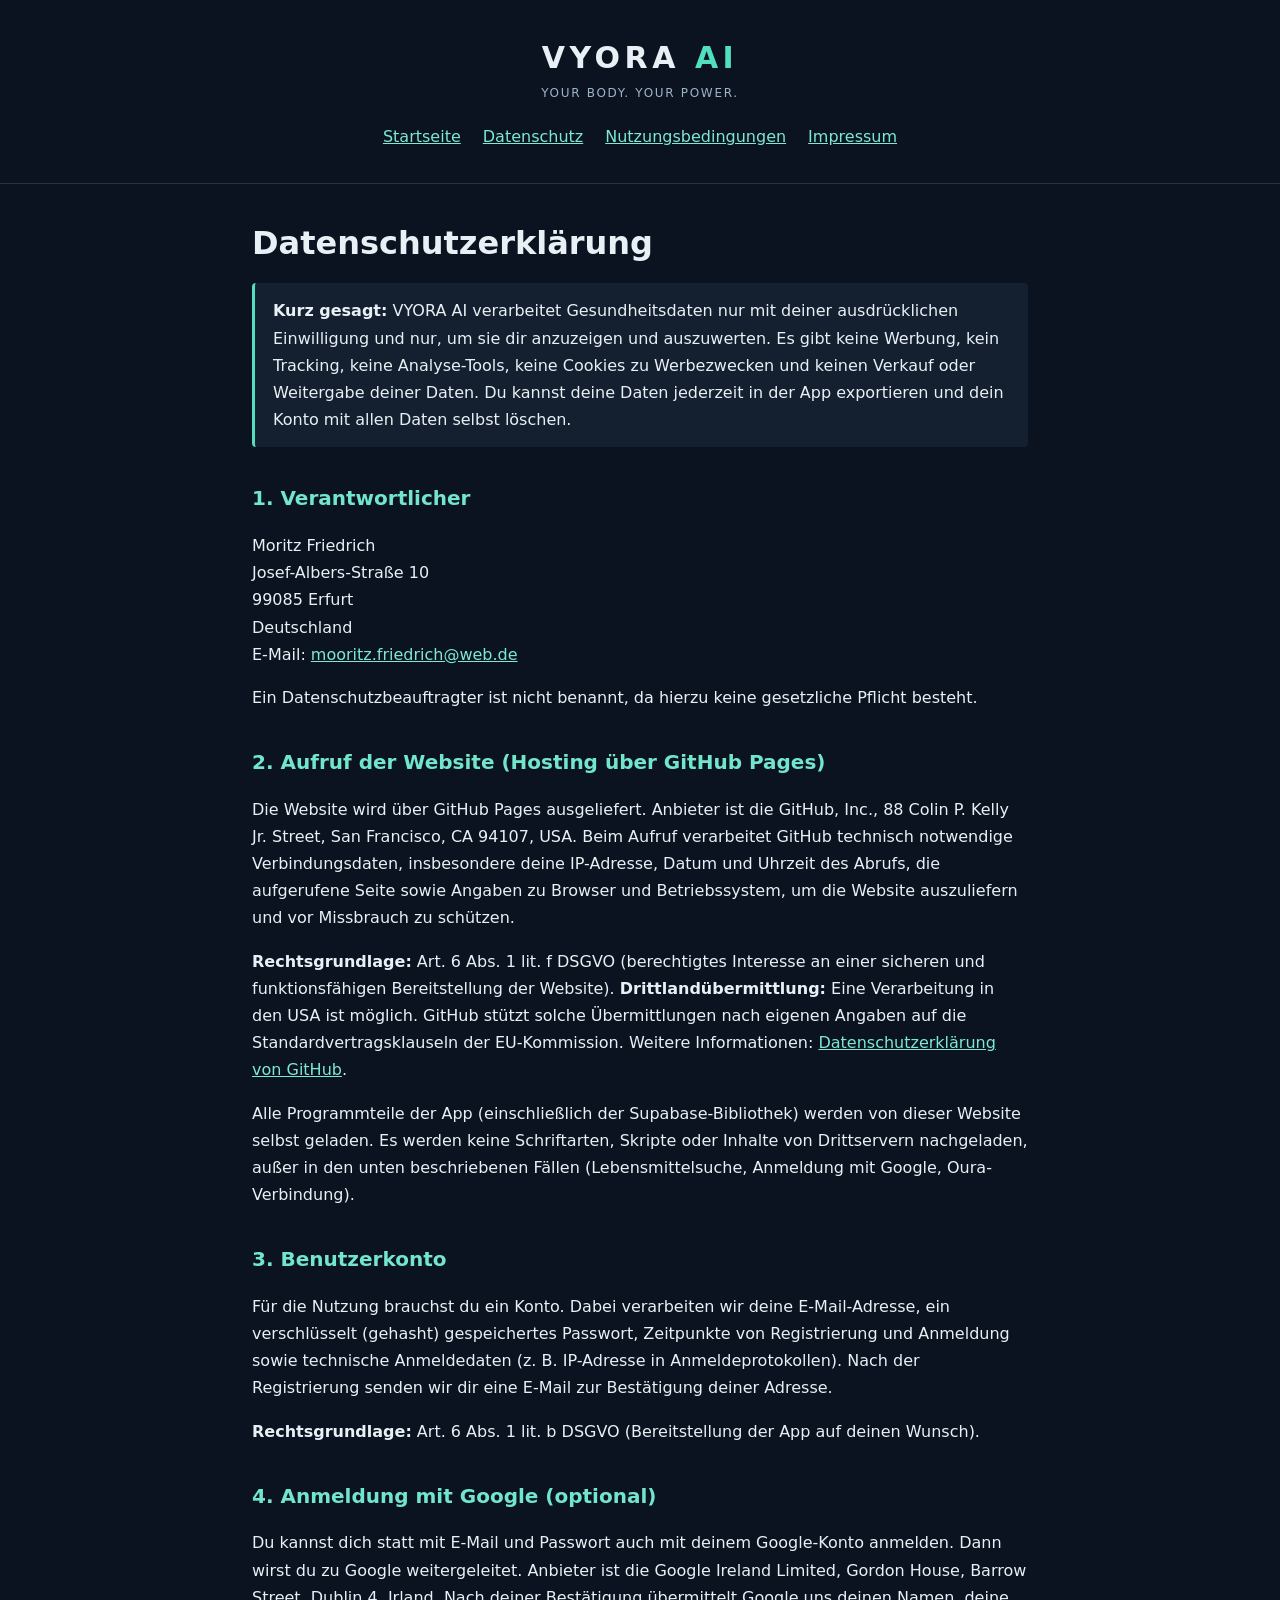
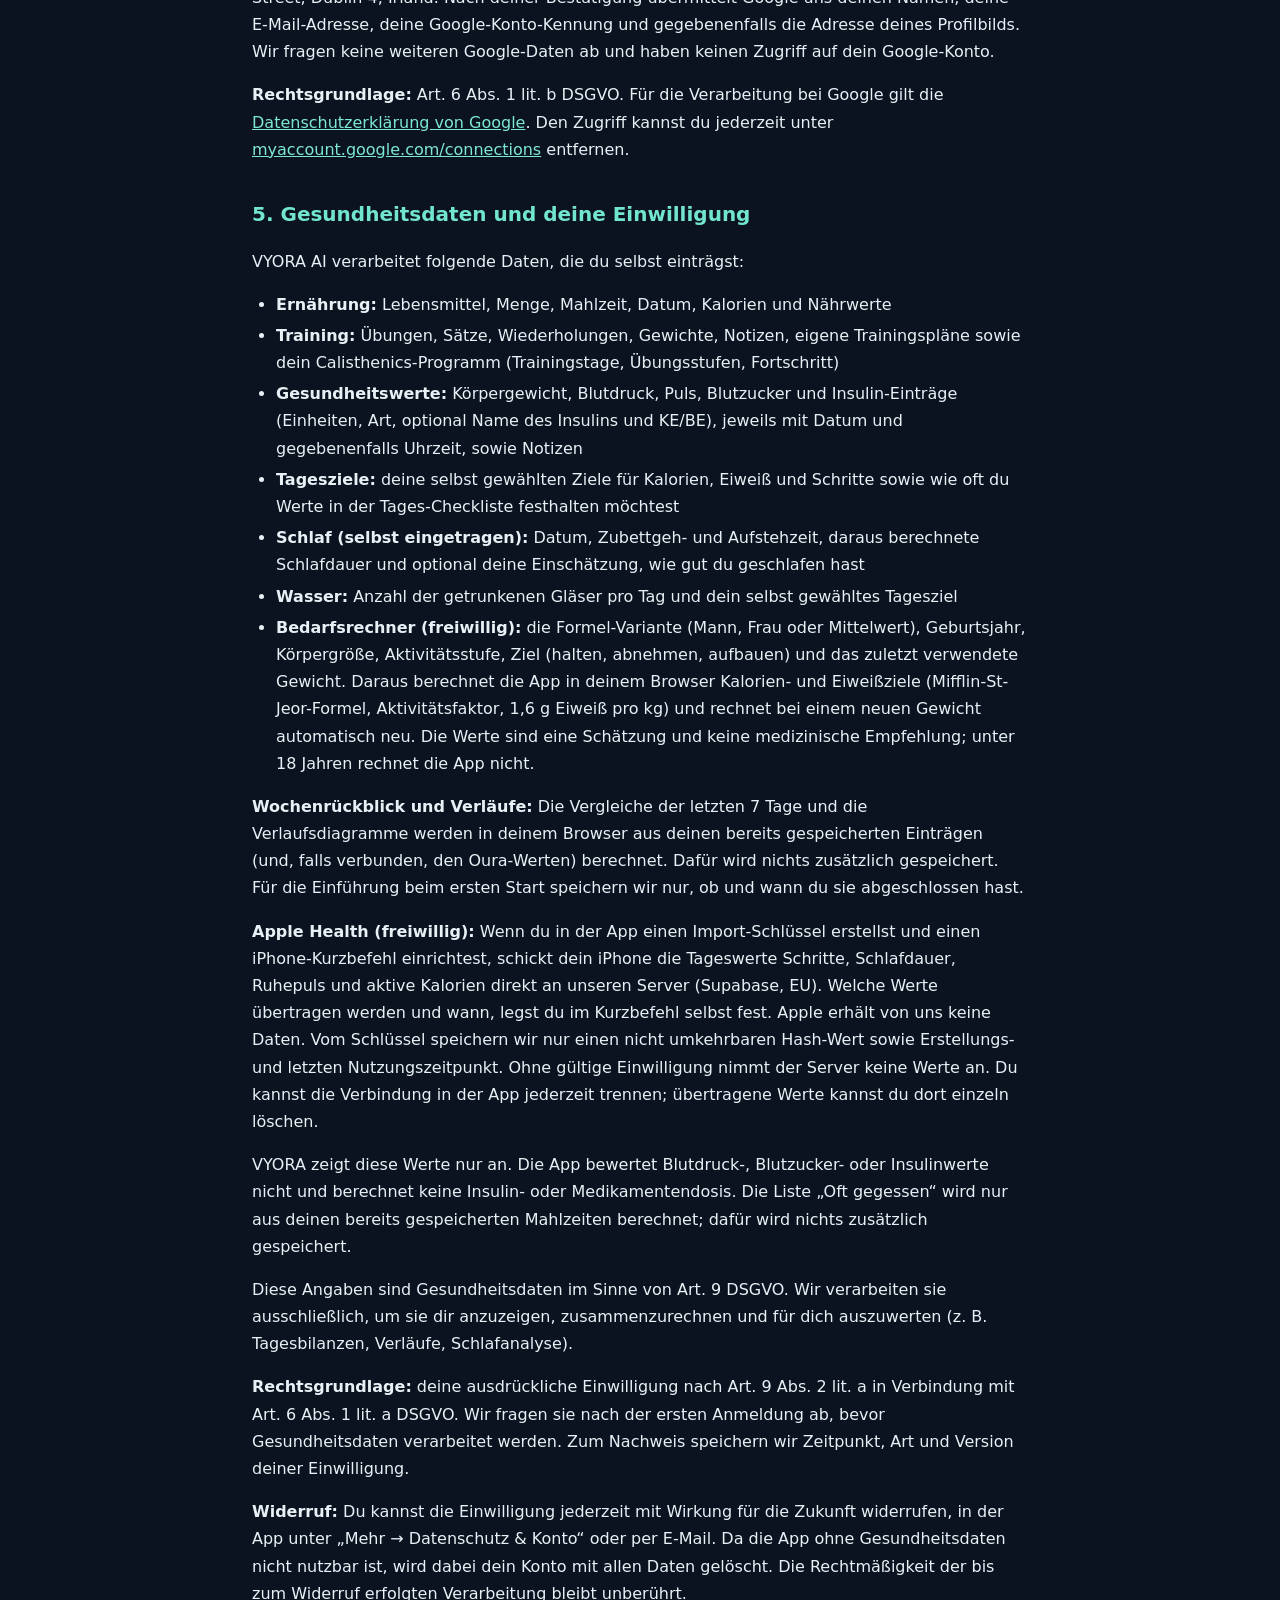
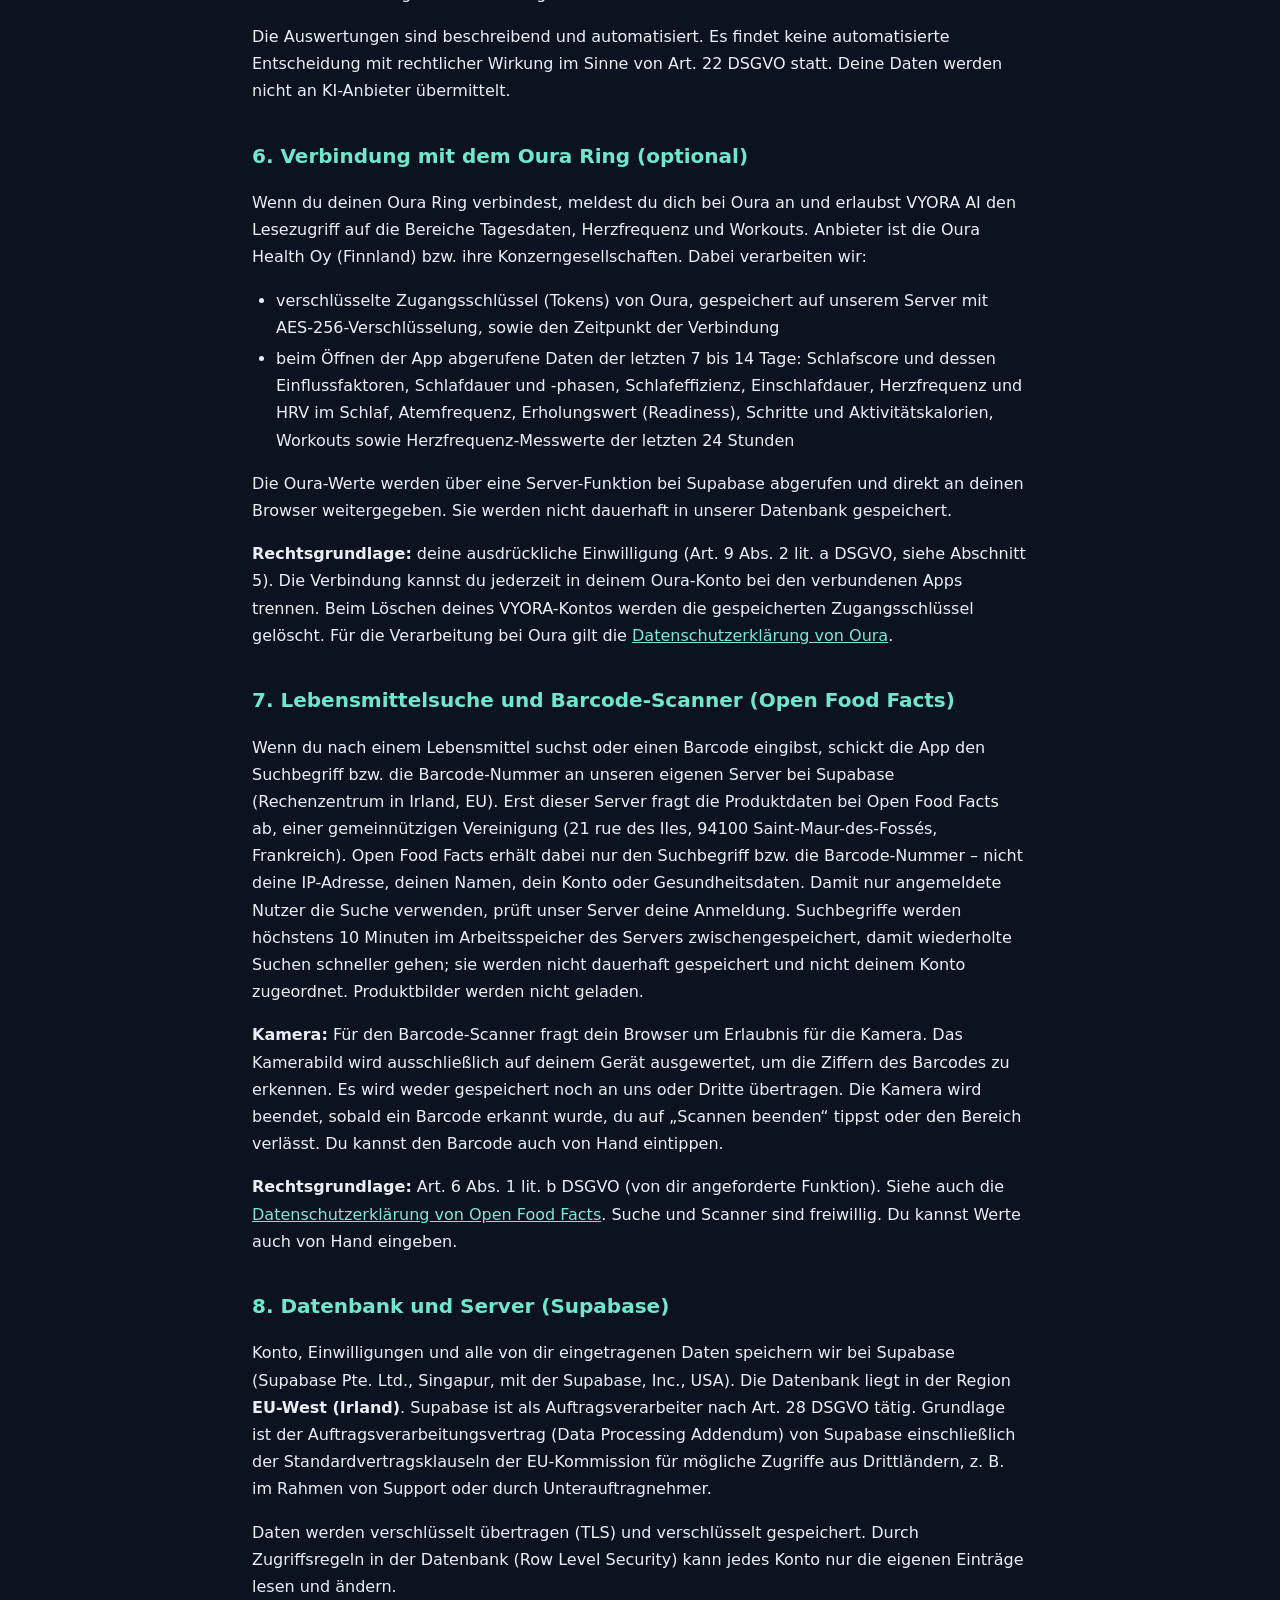
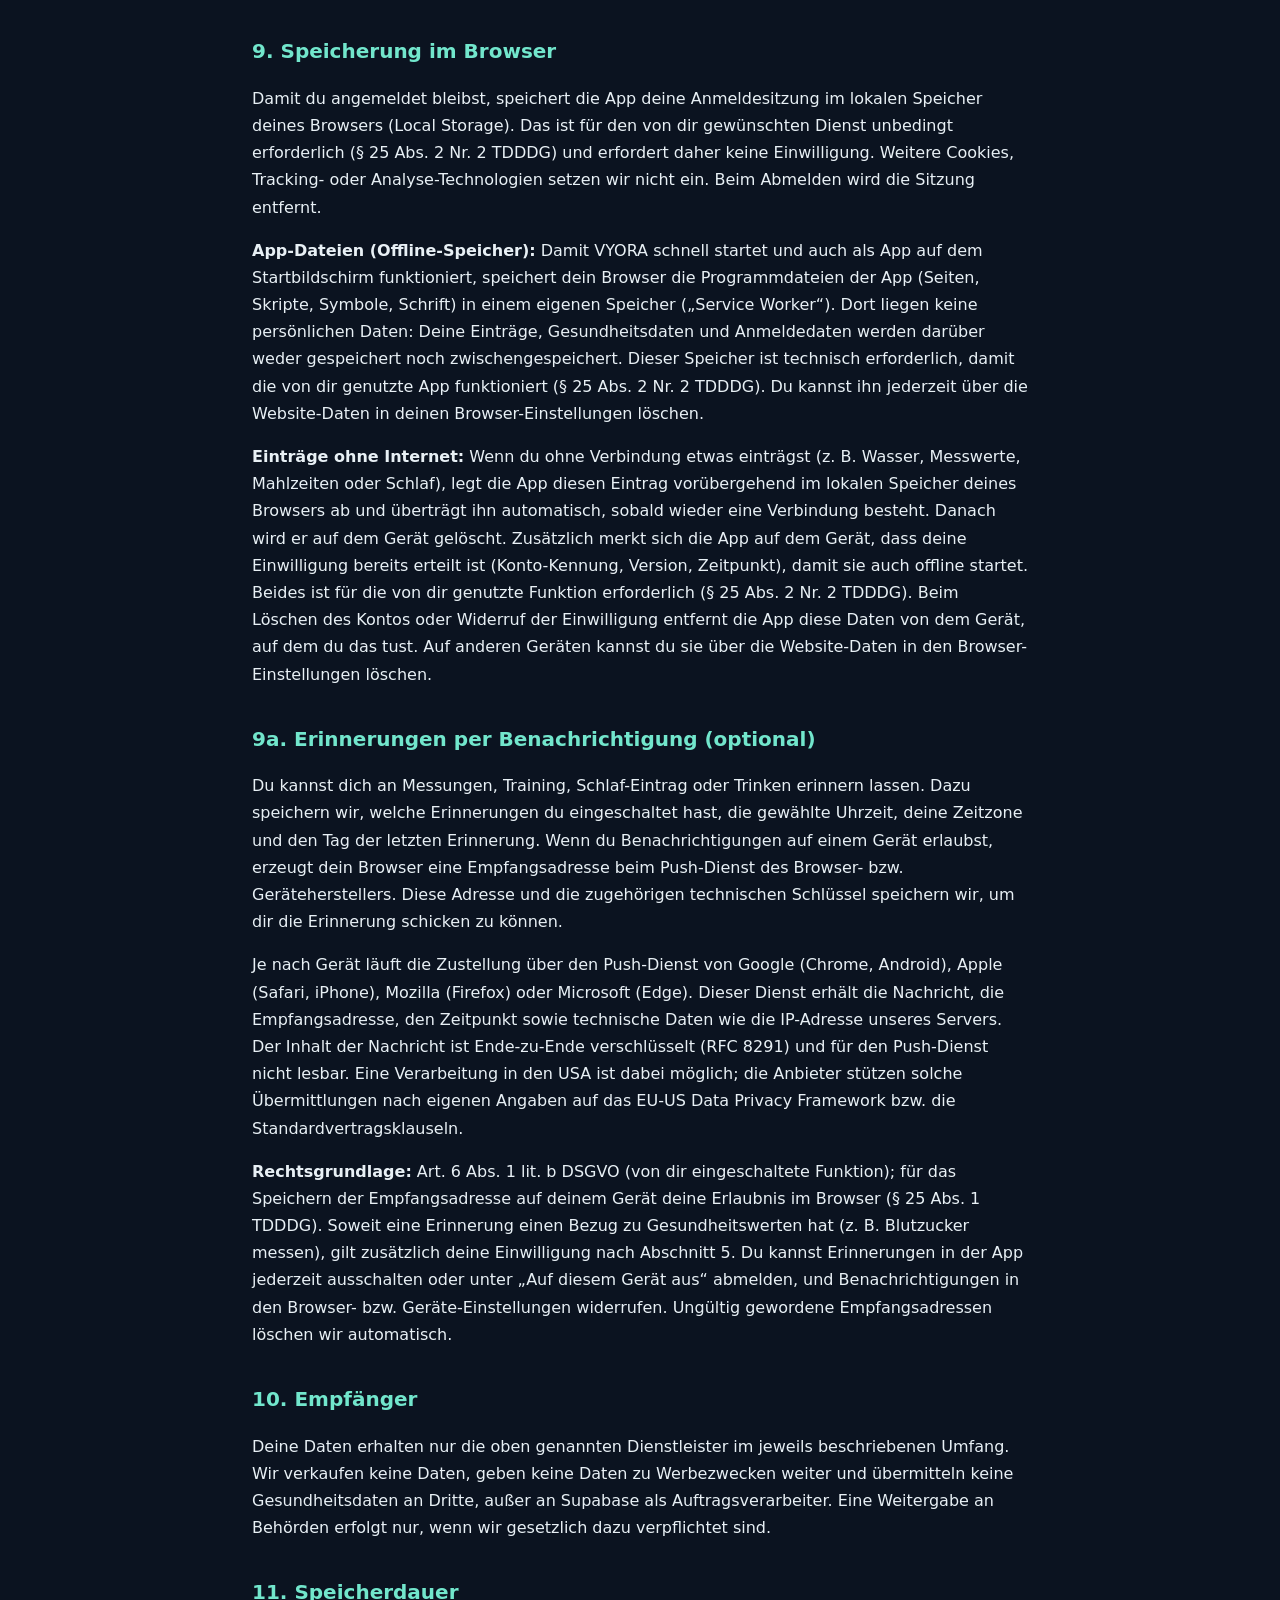
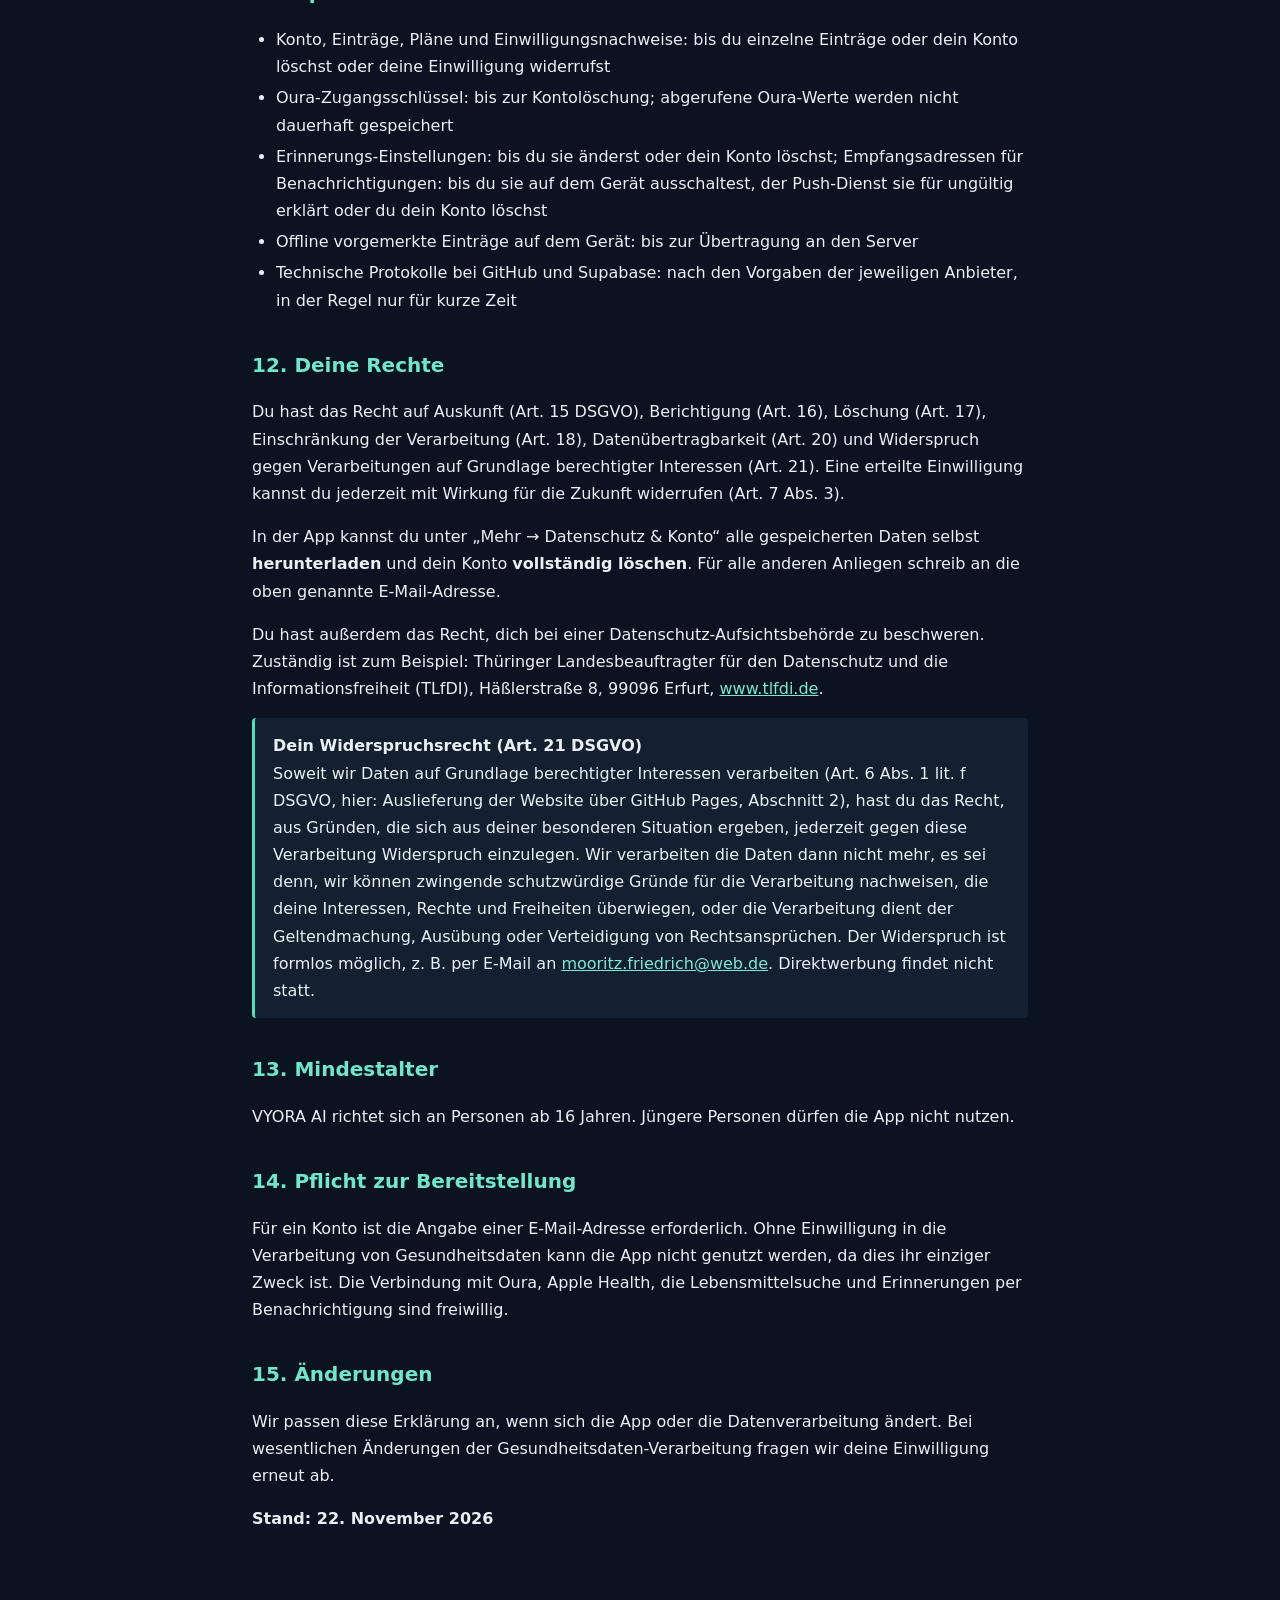
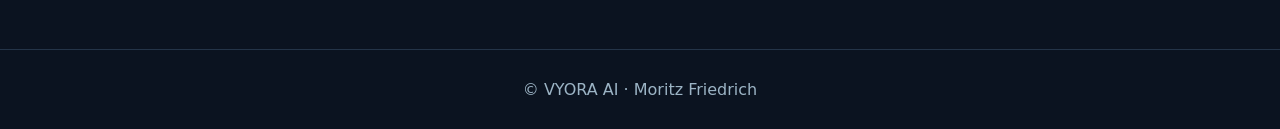
==== commit b00cae7b: "Update datenschutz.html" ====
--- a/datenschutz.html
+++ b/datenschutz.html
@@ -28,6 +28,7 @@
 <li><strong>Tagesziele:</strong> deine selbst gewählten Ziele für Kalorien, Eiweiß und Schritte sowie wie oft du Werte in der Tages-Checkliste festhalten möchtest</li>
 <li><strong>Schlaf (selbst eingetragen):</strong> Datum, Zubettgeh- und Aufstehzeit, daraus berechnete Schlafdauer und optional deine Einschätzung, wie gut du geschlafen hast</li>
 <li><strong>Wasser:</strong> Anzahl der getrunkenen Gläser pro Tag und dein selbst gewähltes Tagesziel</li>
+<li><strong>Bedarfsrechner (freiwillig):</strong> die Formel-Variante (Mann, Frau oder Mittelwert), Geburtsjahr, Körpergröße, Aktivitätsstufe, Ziel (halten, abnehmen, aufbauen) und das zuletzt verwendete Gewicht. Daraus berechnet die App in deinem Browser Kalorien- und Eiweißziele (Mifflin-St-Jeor-Formel, Aktivitätsfaktor, 1,6 g Eiweiß pro kg) und rechnet bei einem neuen Gewicht automatisch neu. Die Werte sind eine Schätzung und keine medizinische Empfehlung; unter 18 Jahren rechnet die App nicht.</li>
 </ul>
 <p><strong>Wochenrückblick und Verläufe:</strong> Die Vergleiche der letzten 7 Tage und die Verlaufsdiagramme werden in deinem Browser aus deinen bereits gespeicherten Einträgen (und, falls verbunden, den Oura-Werten) berechnet. Dafür wird nichts zusätzlich gespeichert. Für die Einführung beim ersten Start speichern wir nur, ob und wann du sie abgeschlossen hast.</p>
 <p><strong>Apple Health (freiwillig):</strong> Wenn du in der App einen Import-Schlüssel erstellst und einen iPhone-Kurzbefehl einrichtest, schickt dein iPhone die Tageswerte Schritte, Schlafdauer, Ruhepuls und aktive Kalorien direkt an unseren Server (Supabase, EU). Welche Werte übertragen werden und wann, legst du im Kurzbefehl selbst fest. Apple erhält von uns keine Daten. Vom Schlüssel speichern wir nur einen nicht umkehrbaren Hash-Wert sowie Erstellungs- und letzten Nutzungszeitpunkt. Ohne gültige Einwilligung nimmt der Server keine Werte an. Du kannst die Verbindung in der App jederzeit trennen; übertragene Werte kannst du dort einzeln löschen.</p>
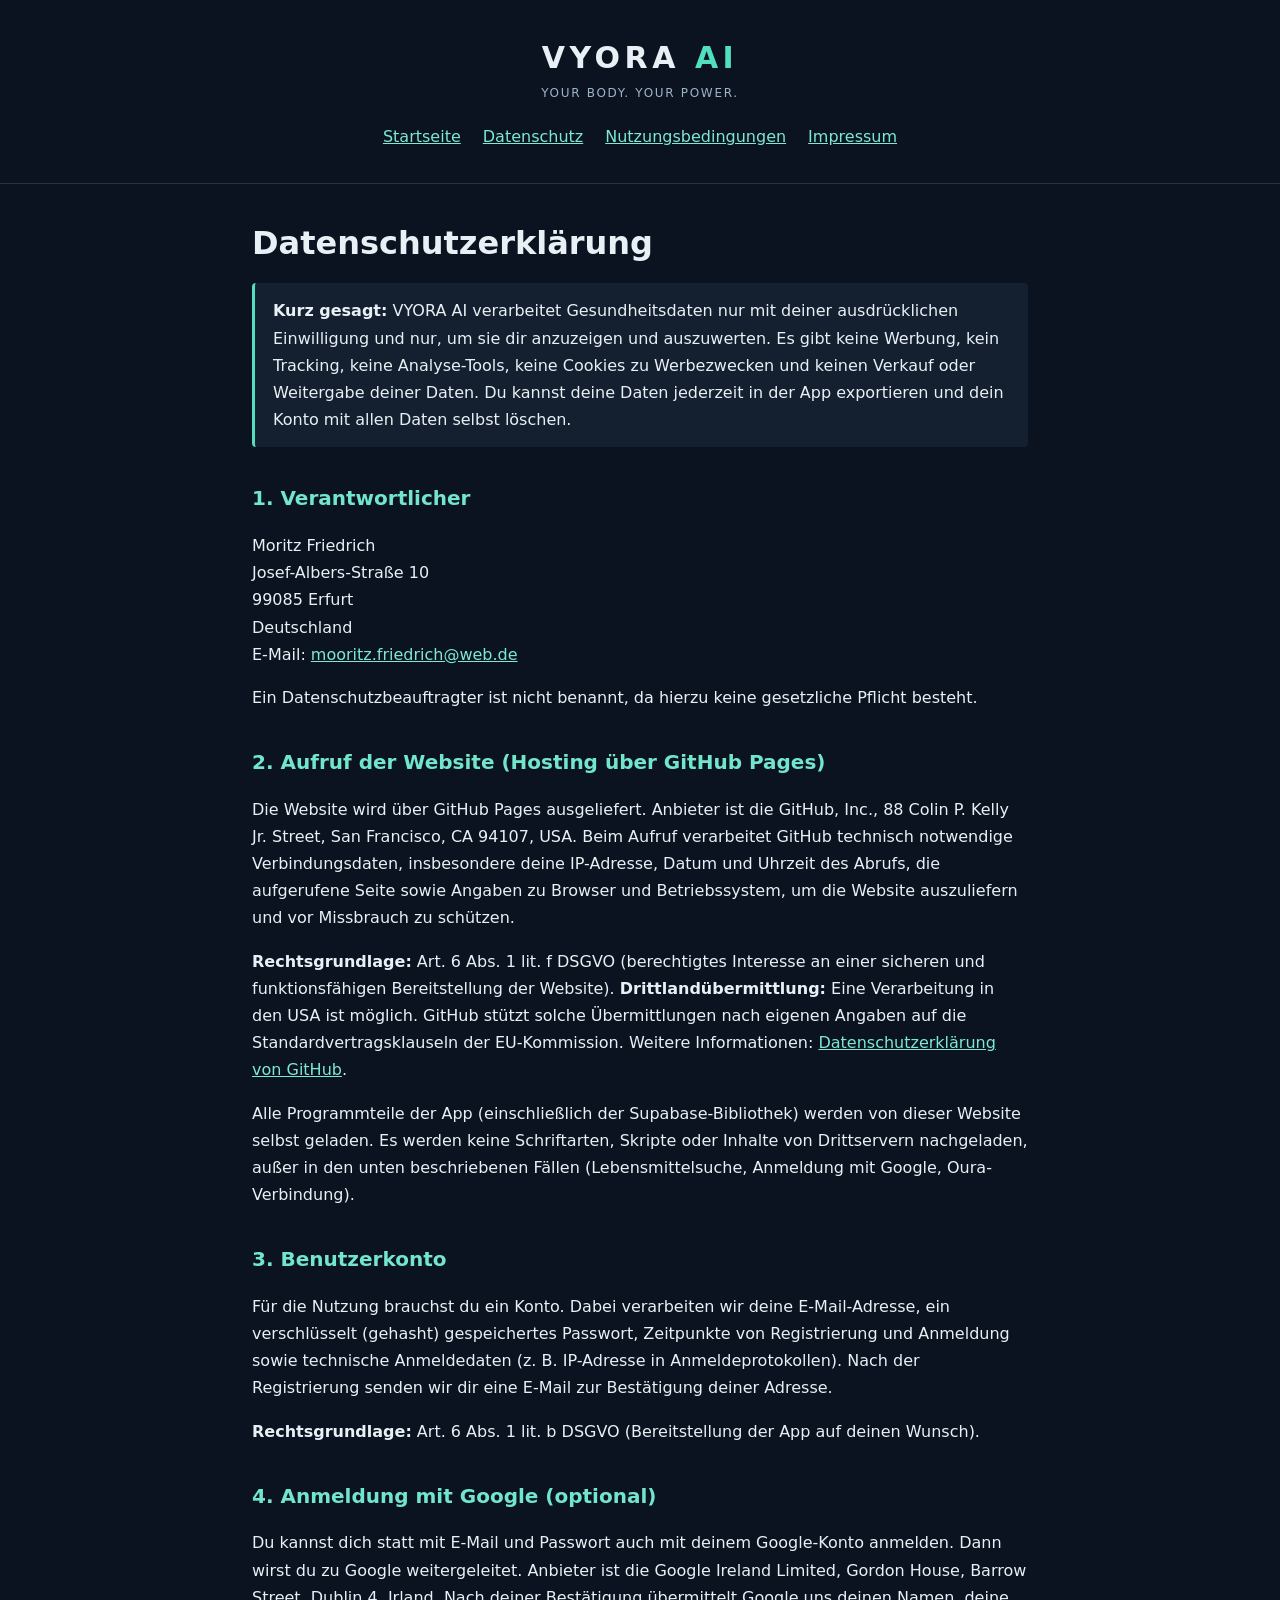
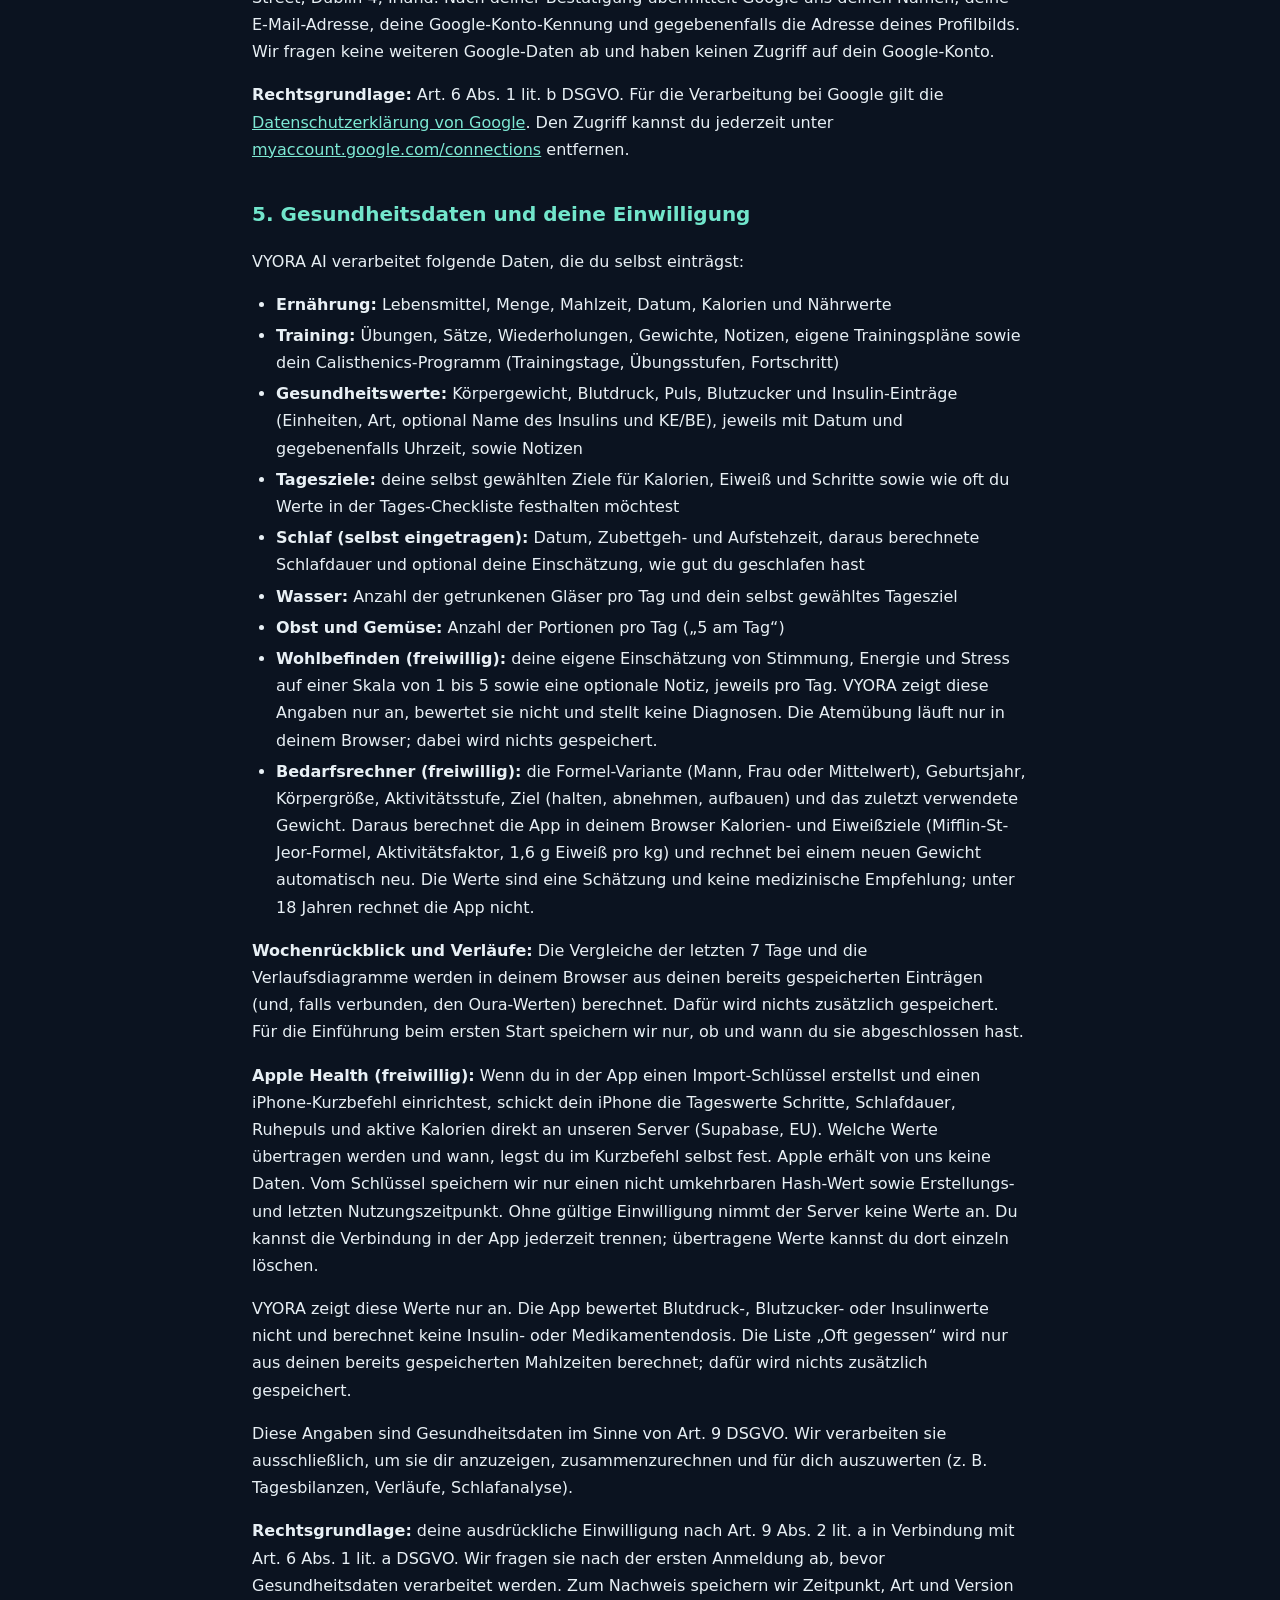
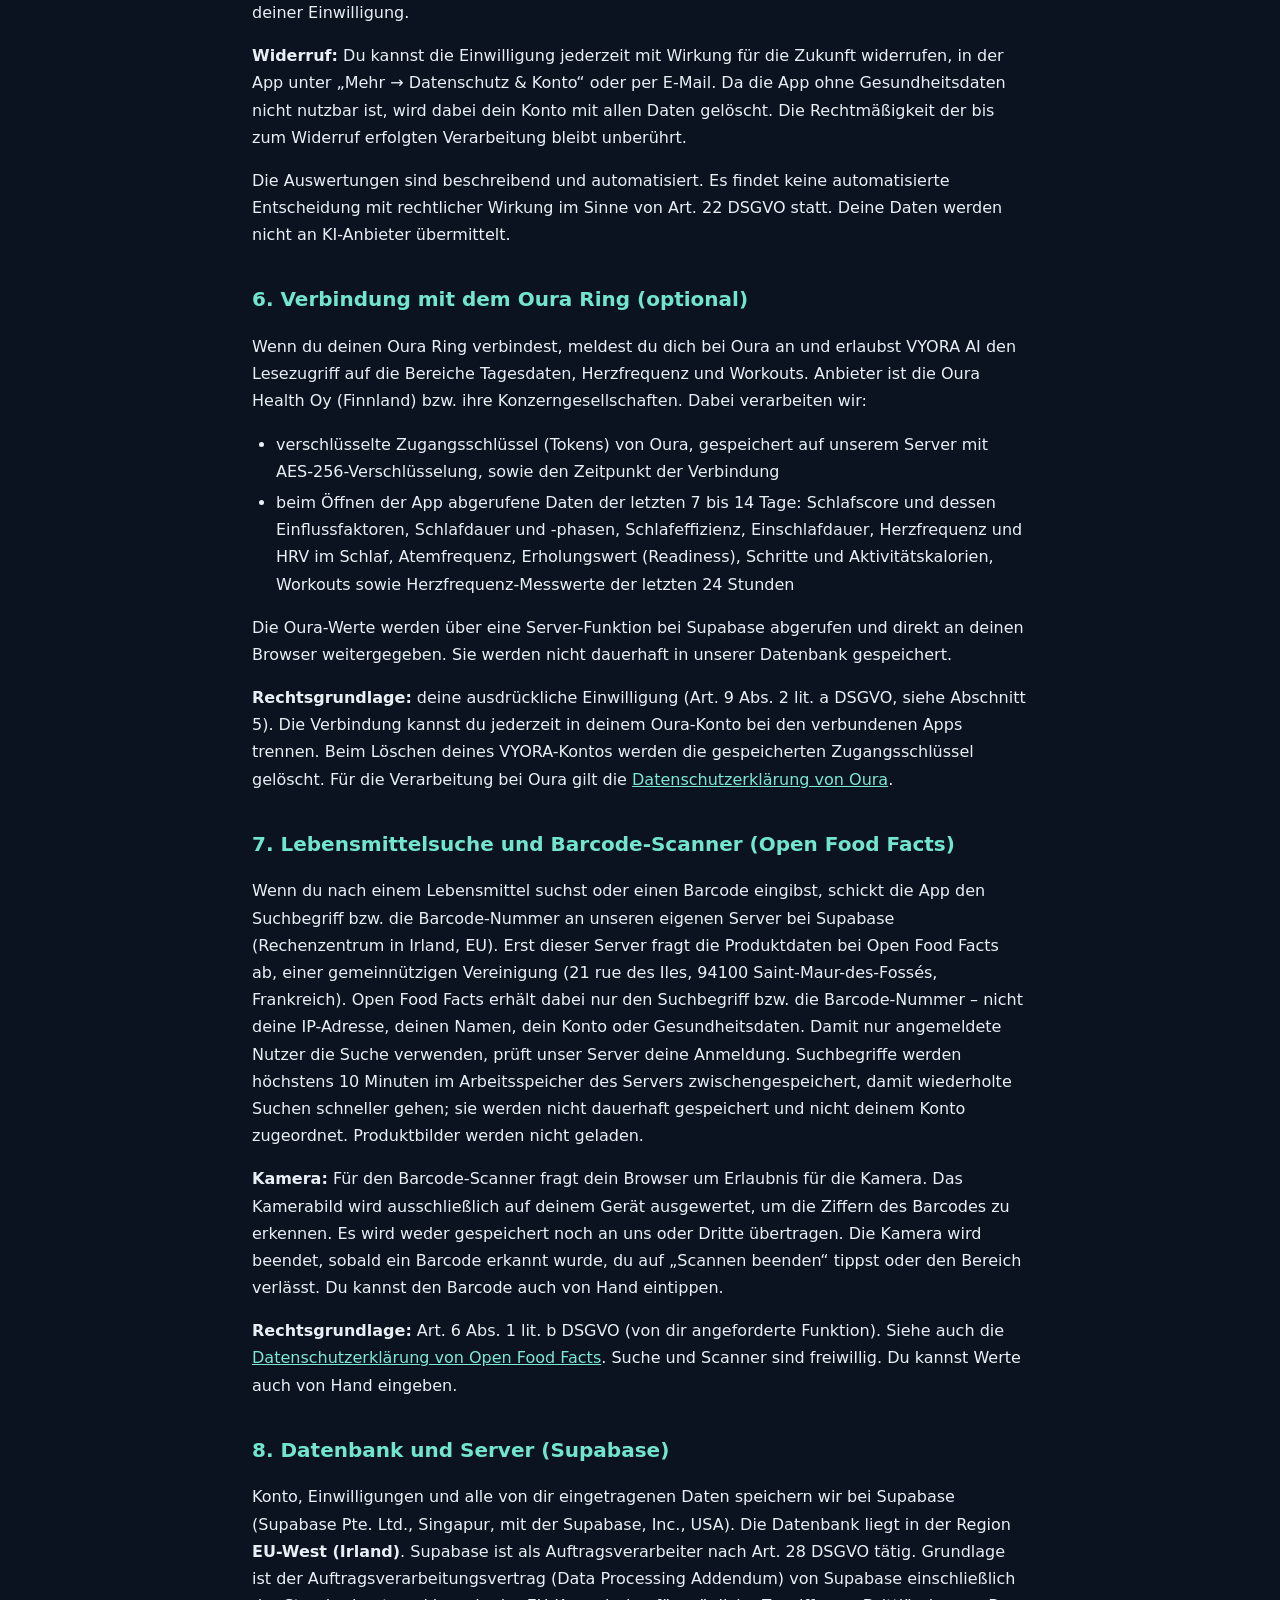
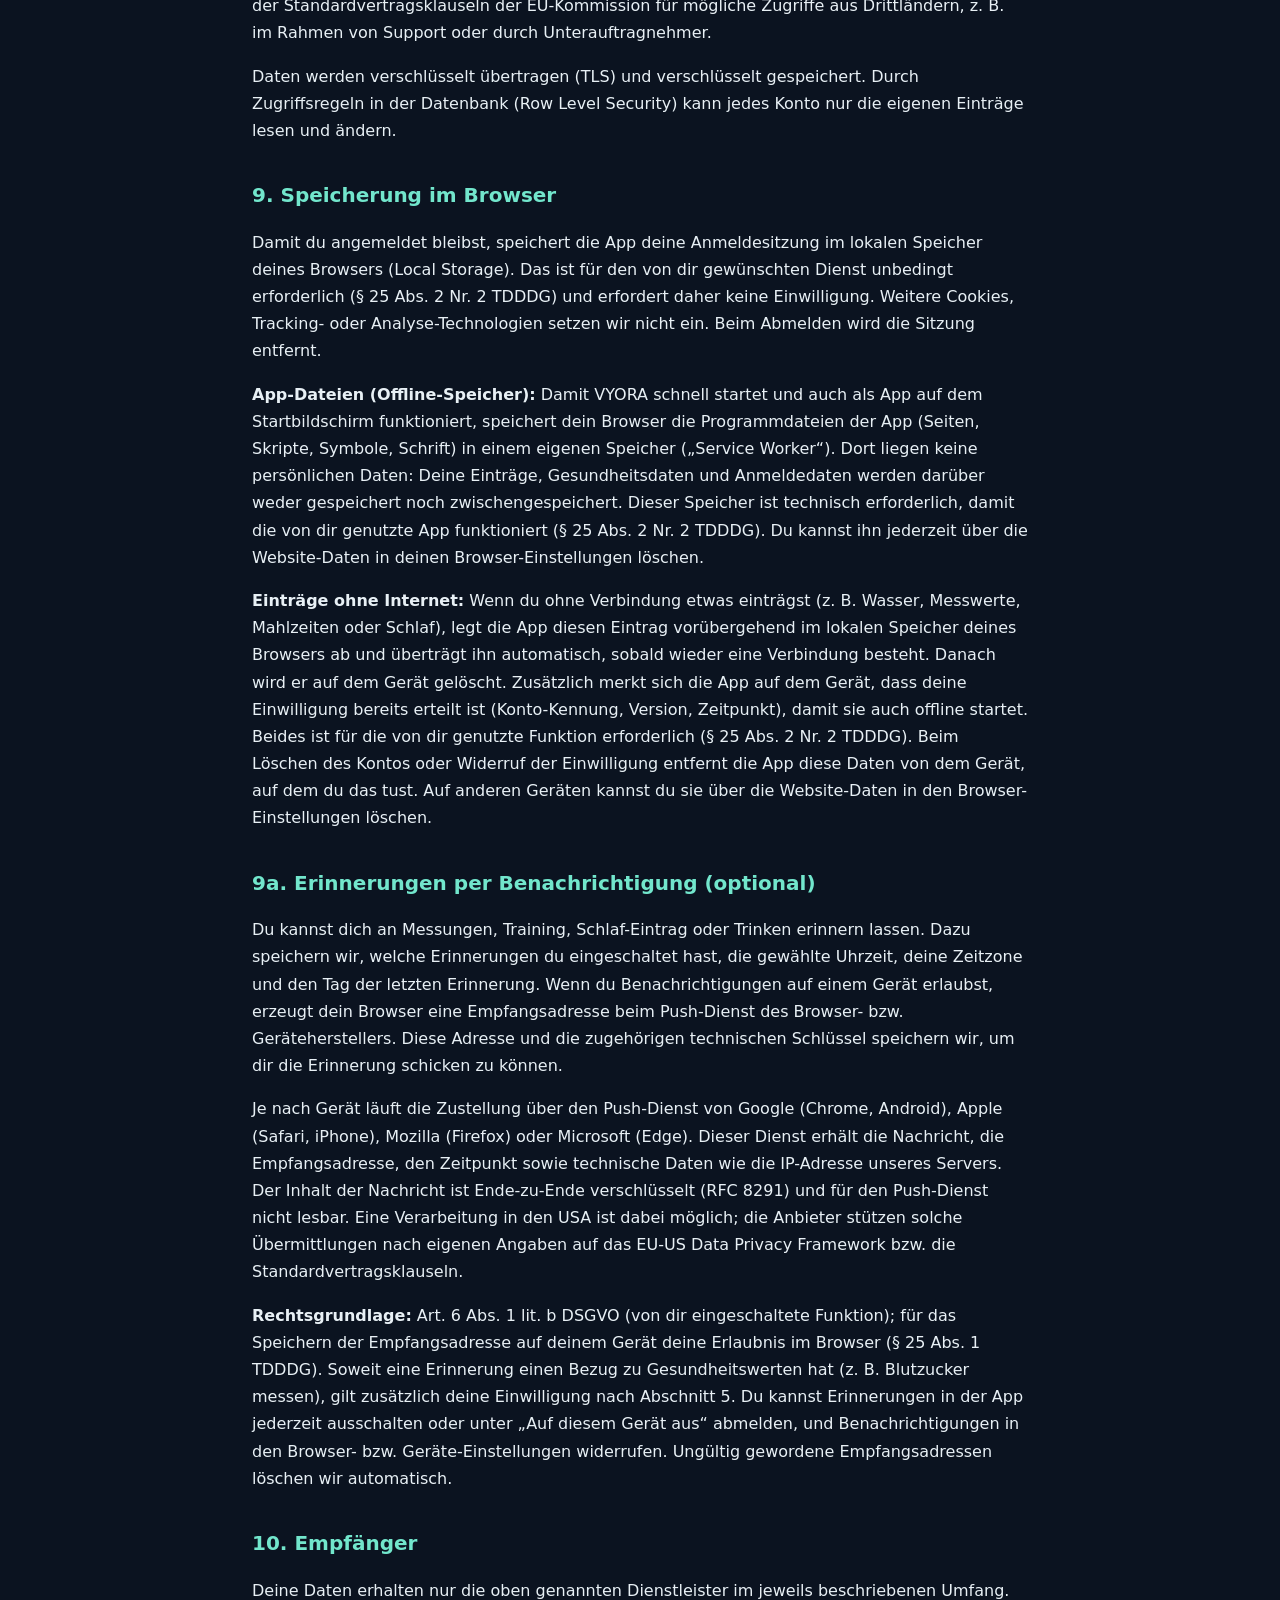
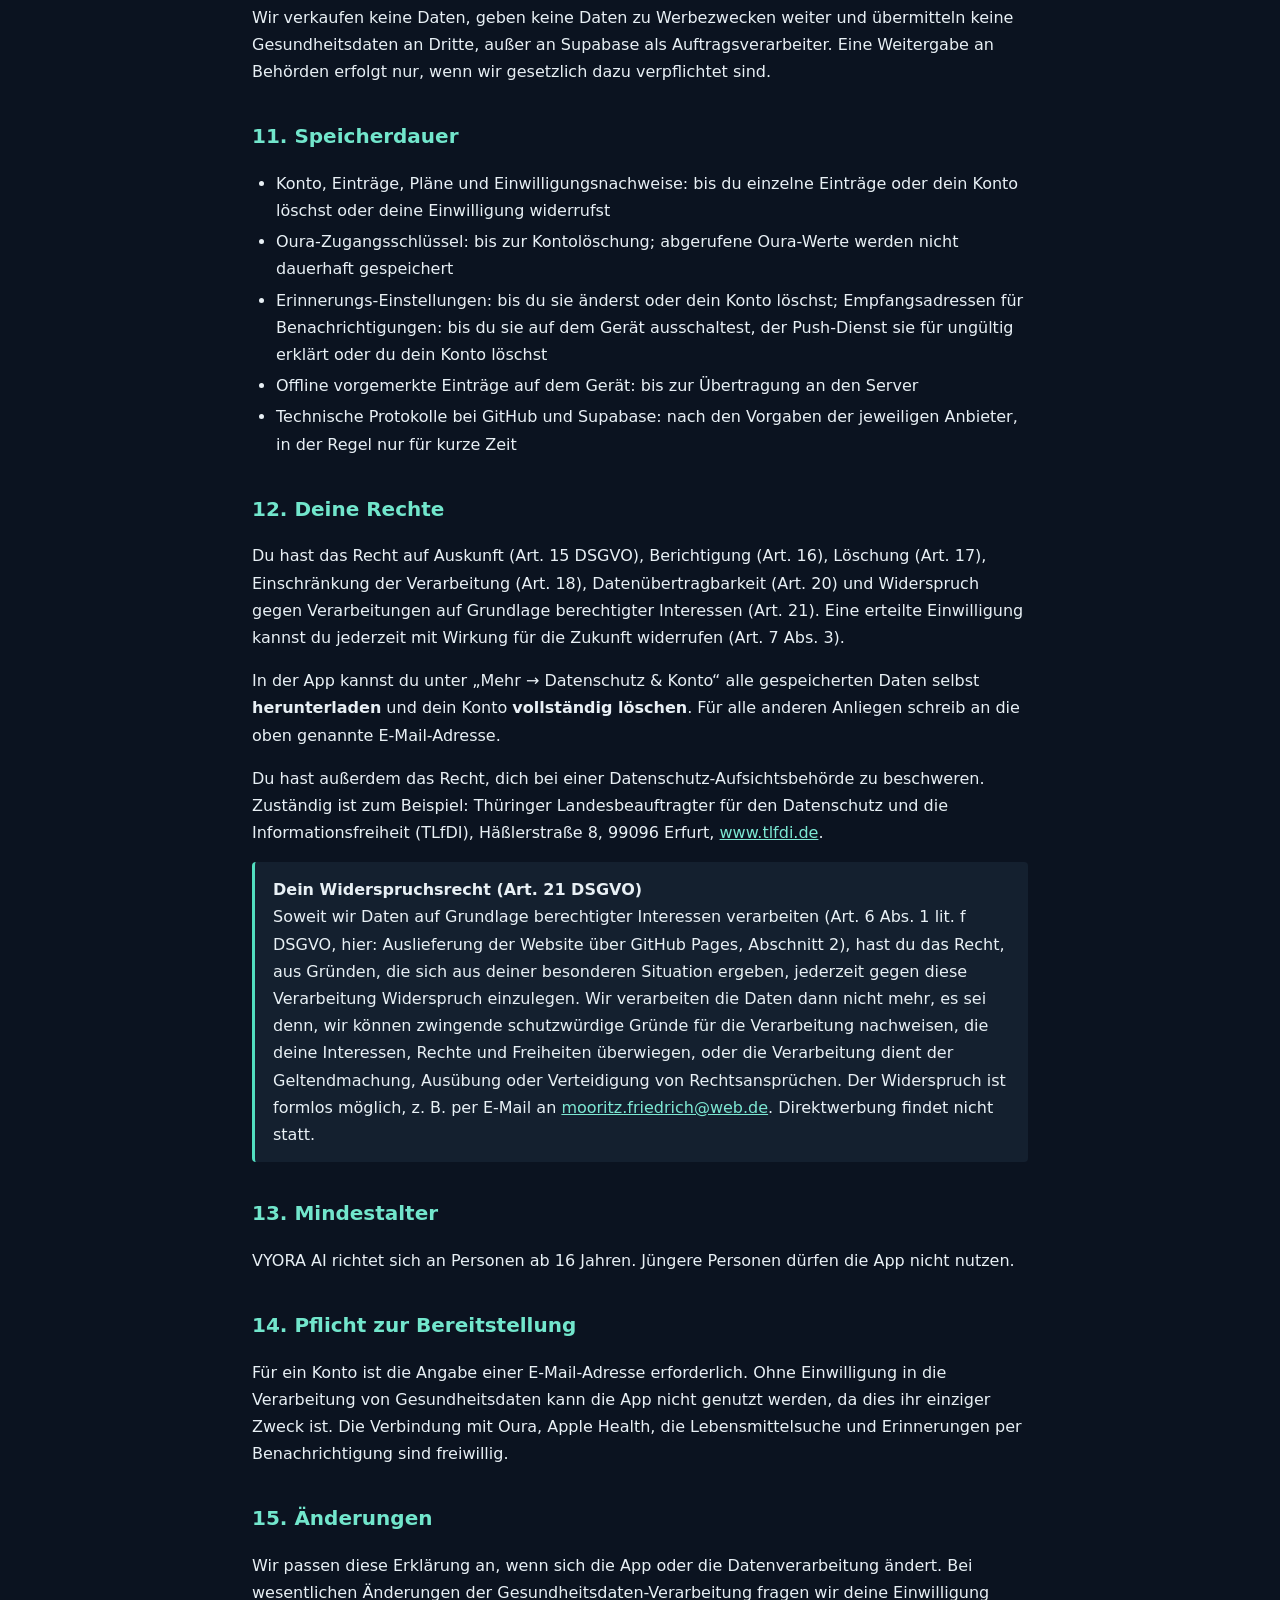
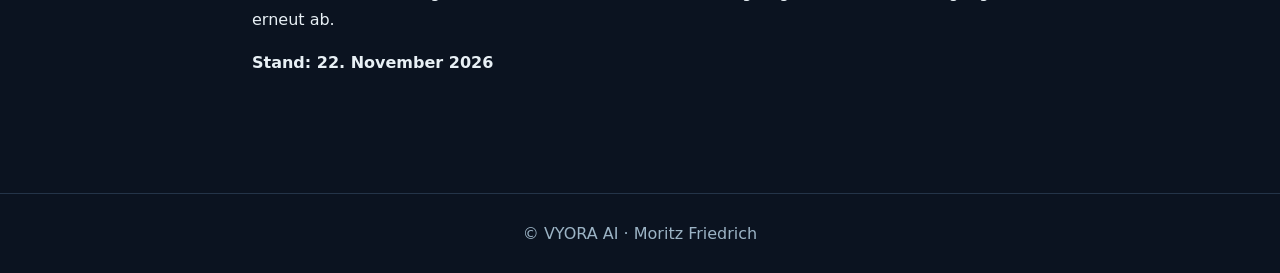
==== commit e7743e00: "Update datenschutz.html" ====
--- a/datenschutz.html
+++ b/datenschutz.html
@@ -28,6 +28,8 @@
 <li><strong>Tagesziele:</strong> deine selbst gewählten Ziele für Kalorien, Eiweiß und Schritte sowie wie oft du Werte in der Tages-Checkliste festhalten möchtest</li>
 <li><strong>Schlaf (selbst eingetragen):</strong> Datum, Zubettgeh- und Aufstehzeit, daraus berechnete Schlafdauer und optional deine Einschätzung, wie gut du geschlafen hast</li>
 <li><strong>Wasser:</strong> Anzahl der getrunkenen Gläser pro Tag und dein selbst gewähltes Tagesziel</li>
+<li><strong>Obst und Gemüse:</strong> Anzahl der Portionen pro Tag („5 am Tag“)</li>
+<li><strong>Wohlbefinden (freiwillig):</strong> deine eigene Einschätzung von Stimmung, Energie und Stress auf einer Skala von 1 bis 5 sowie eine optionale Notiz, jeweils pro Tag. VYORA zeigt diese Angaben nur an, bewertet sie nicht und stellt keine Diagnosen. Die Atemübung läuft nur in deinem Browser; dabei wird nichts gespeichert.</li>
 <li><strong>Bedarfsrechner (freiwillig):</strong> die Formel-Variante (Mann, Frau oder Mittelwert), Geburtsjahr, Körpergröße, Aktivitätsstufe, Ziel (halten, abnehmen, aufbauen) und das zuletzt verwendete Gewicht. Daraus berechnet die App in deinem Browser Kalorien- und Eiweißziele (Mifflin-St-Jeor-Formel, Aktivitätsfaktor, 1,6 g Eiweiß pro kg) und rechnet bei einem neuen Gewicht automatisch neu. Die Werte sind eine Schätzung und keine medizinische Empfehlung; unter 18 Jahren rechnet die App nicht.</li>
 </ul>
 <p><strong>Wochenrückblick und Verläufe:</strong> Die Vergleiche der letzten 7 Tage und die Verlaufsdiagramme werden in deinem Browser aus deinen bereits gespeicherten Einträgen (und, falls verbunden, den Oura-Werten) berechnet. Dafür wird nichts zusätzlich gespeichert. Für die Einführung beim ersten Start speichern wir nur, ob und wann du sie abgeschlossen hast.</p>
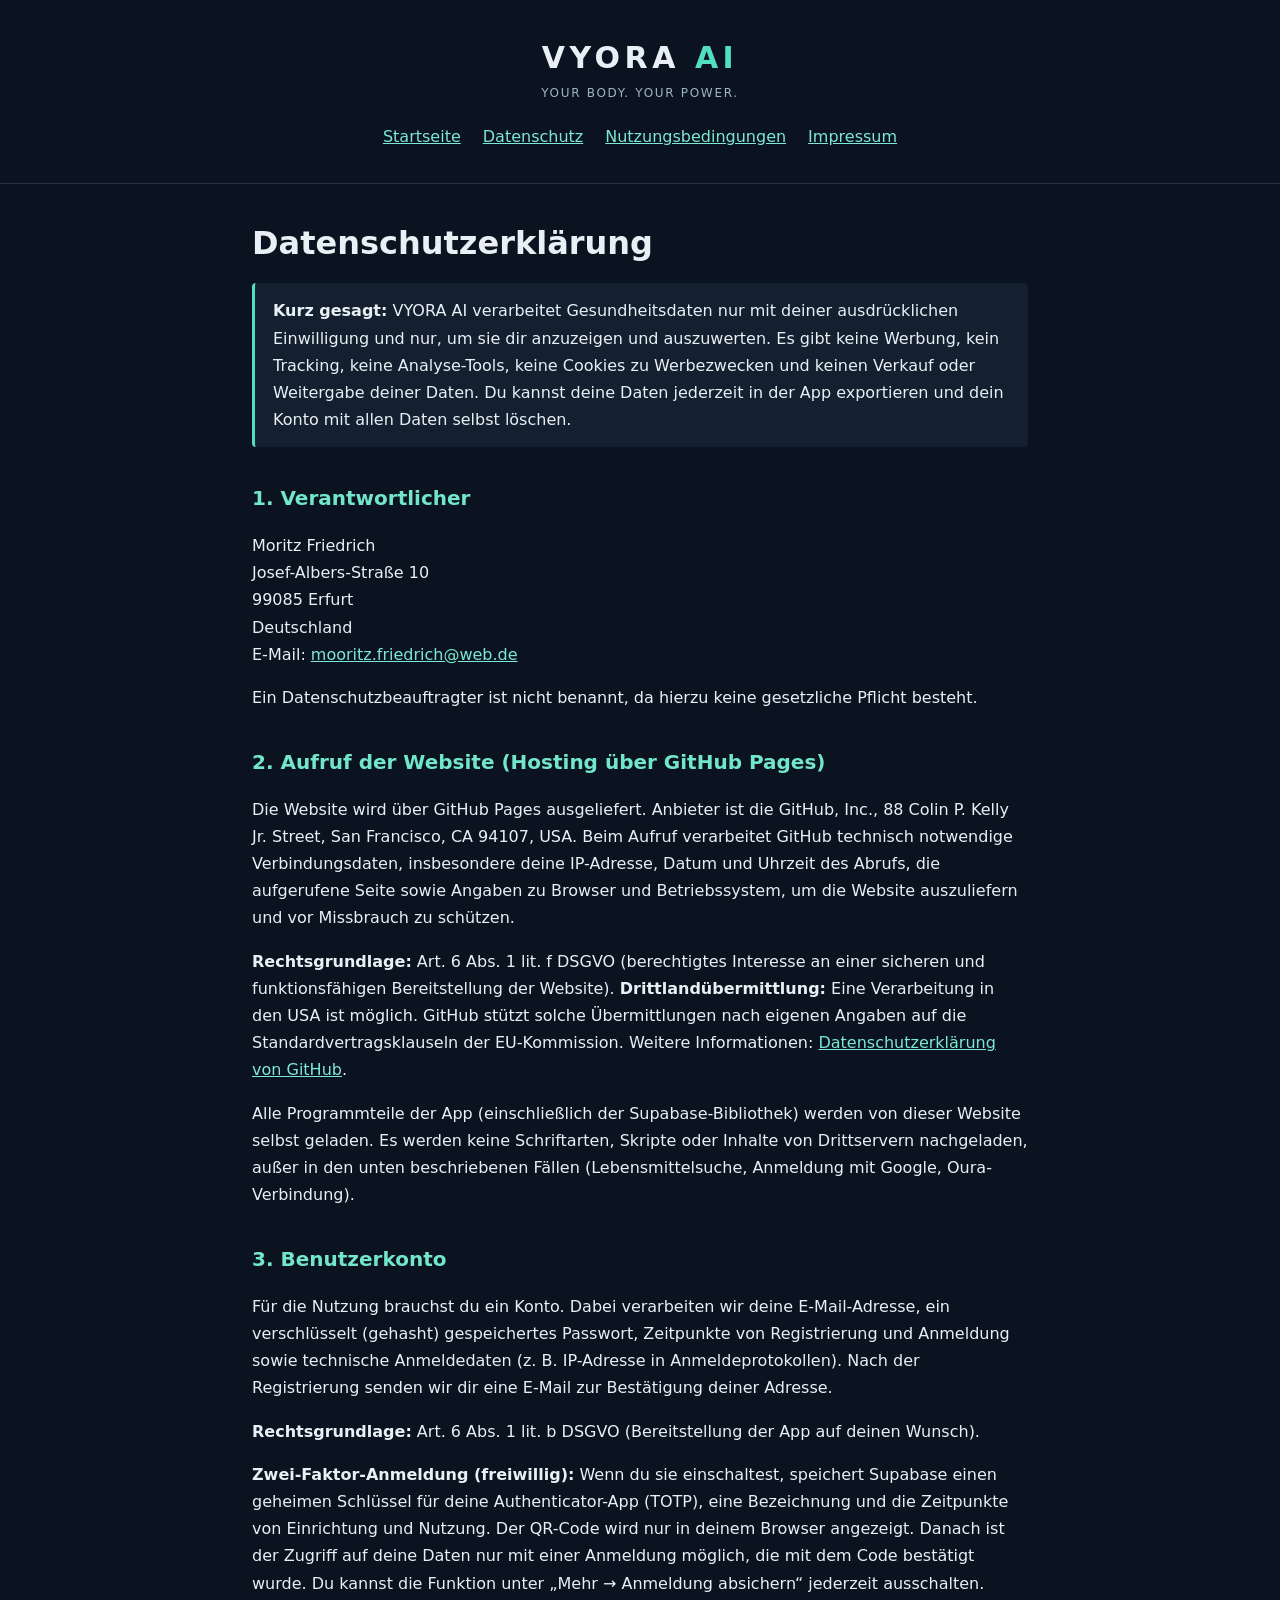
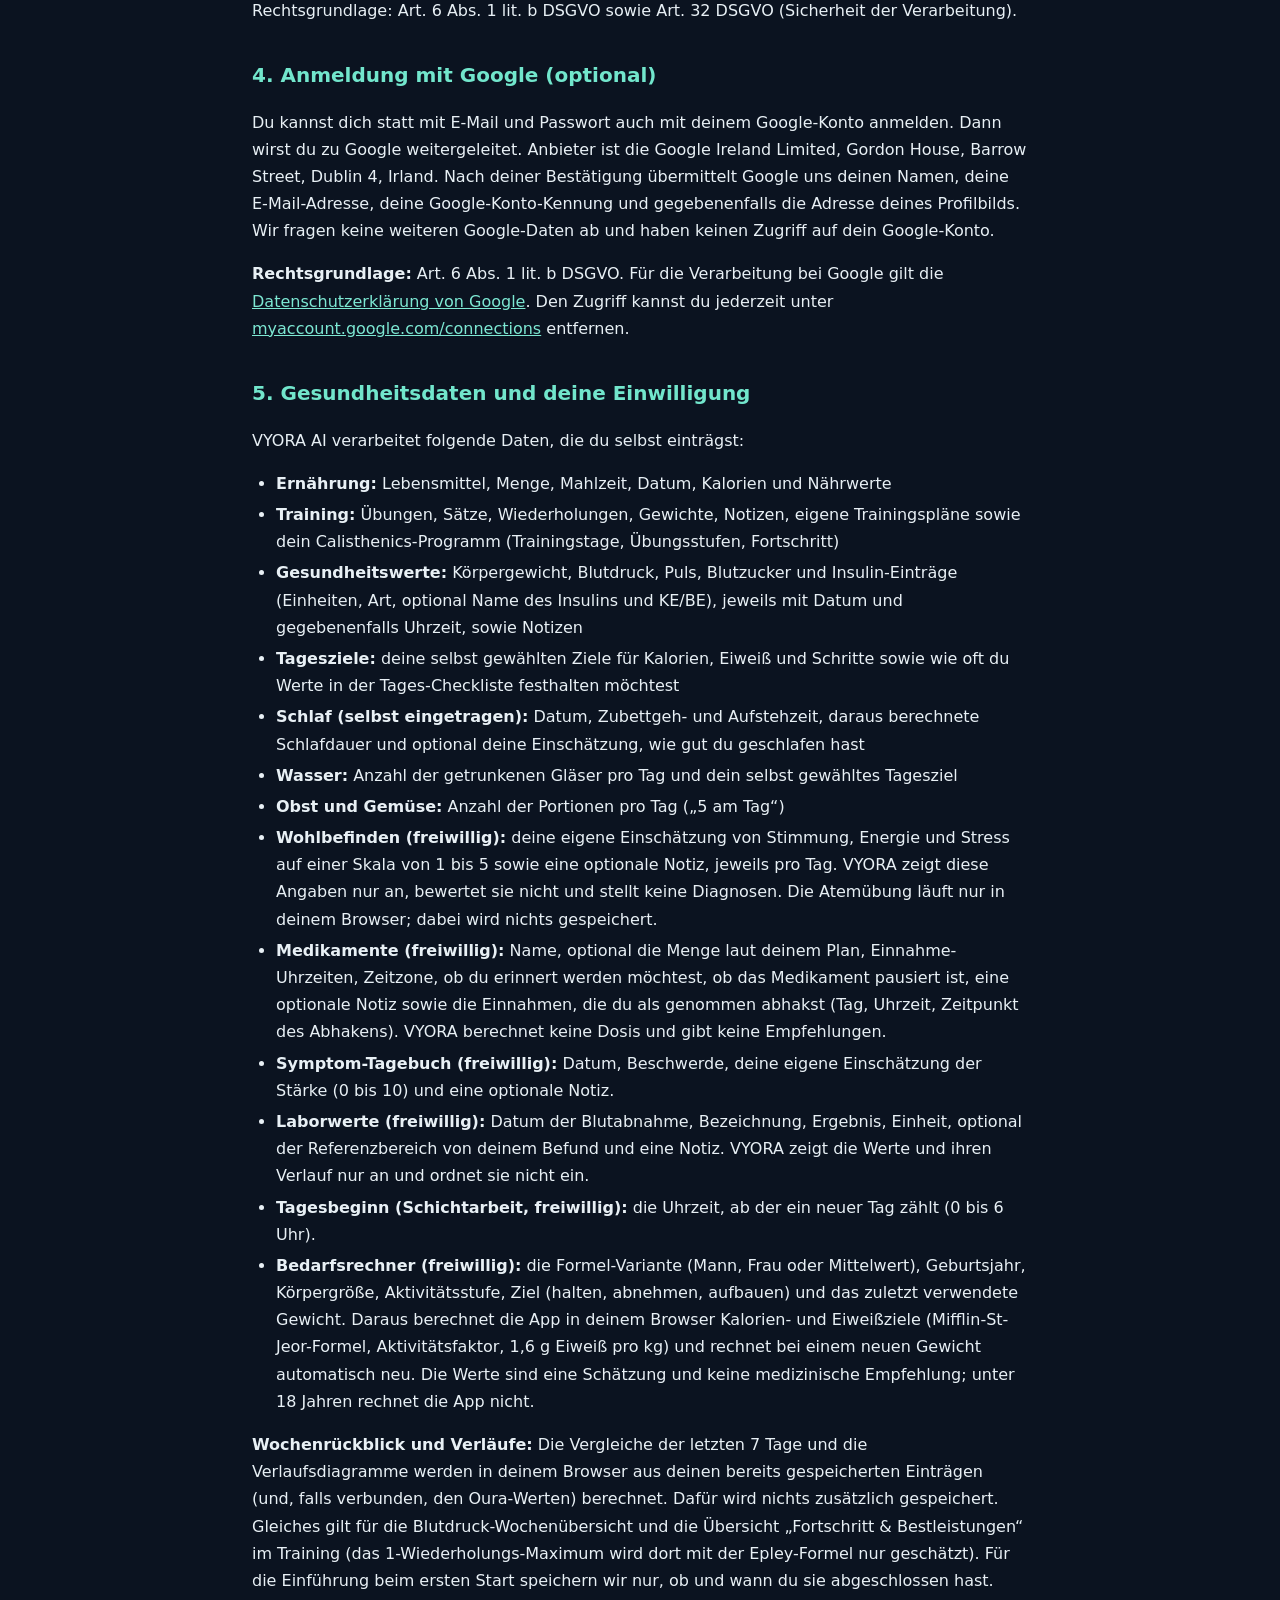
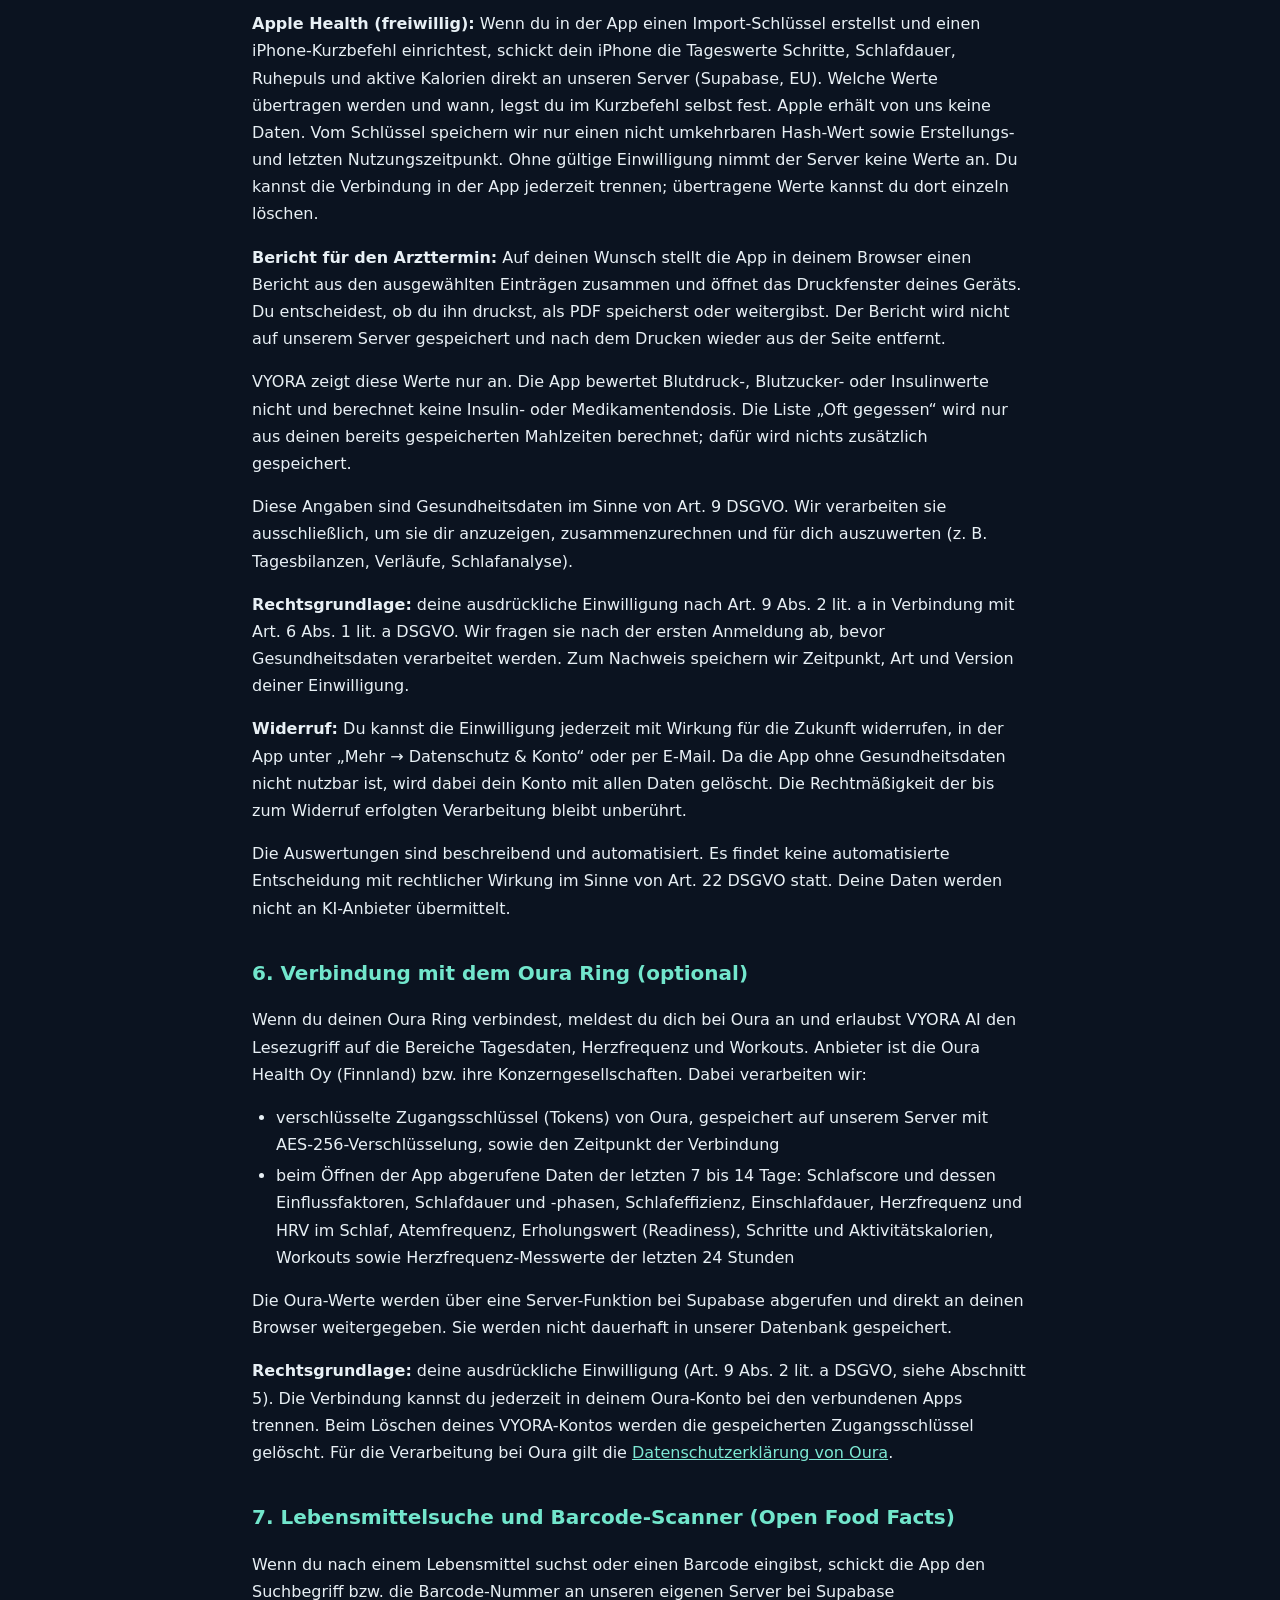
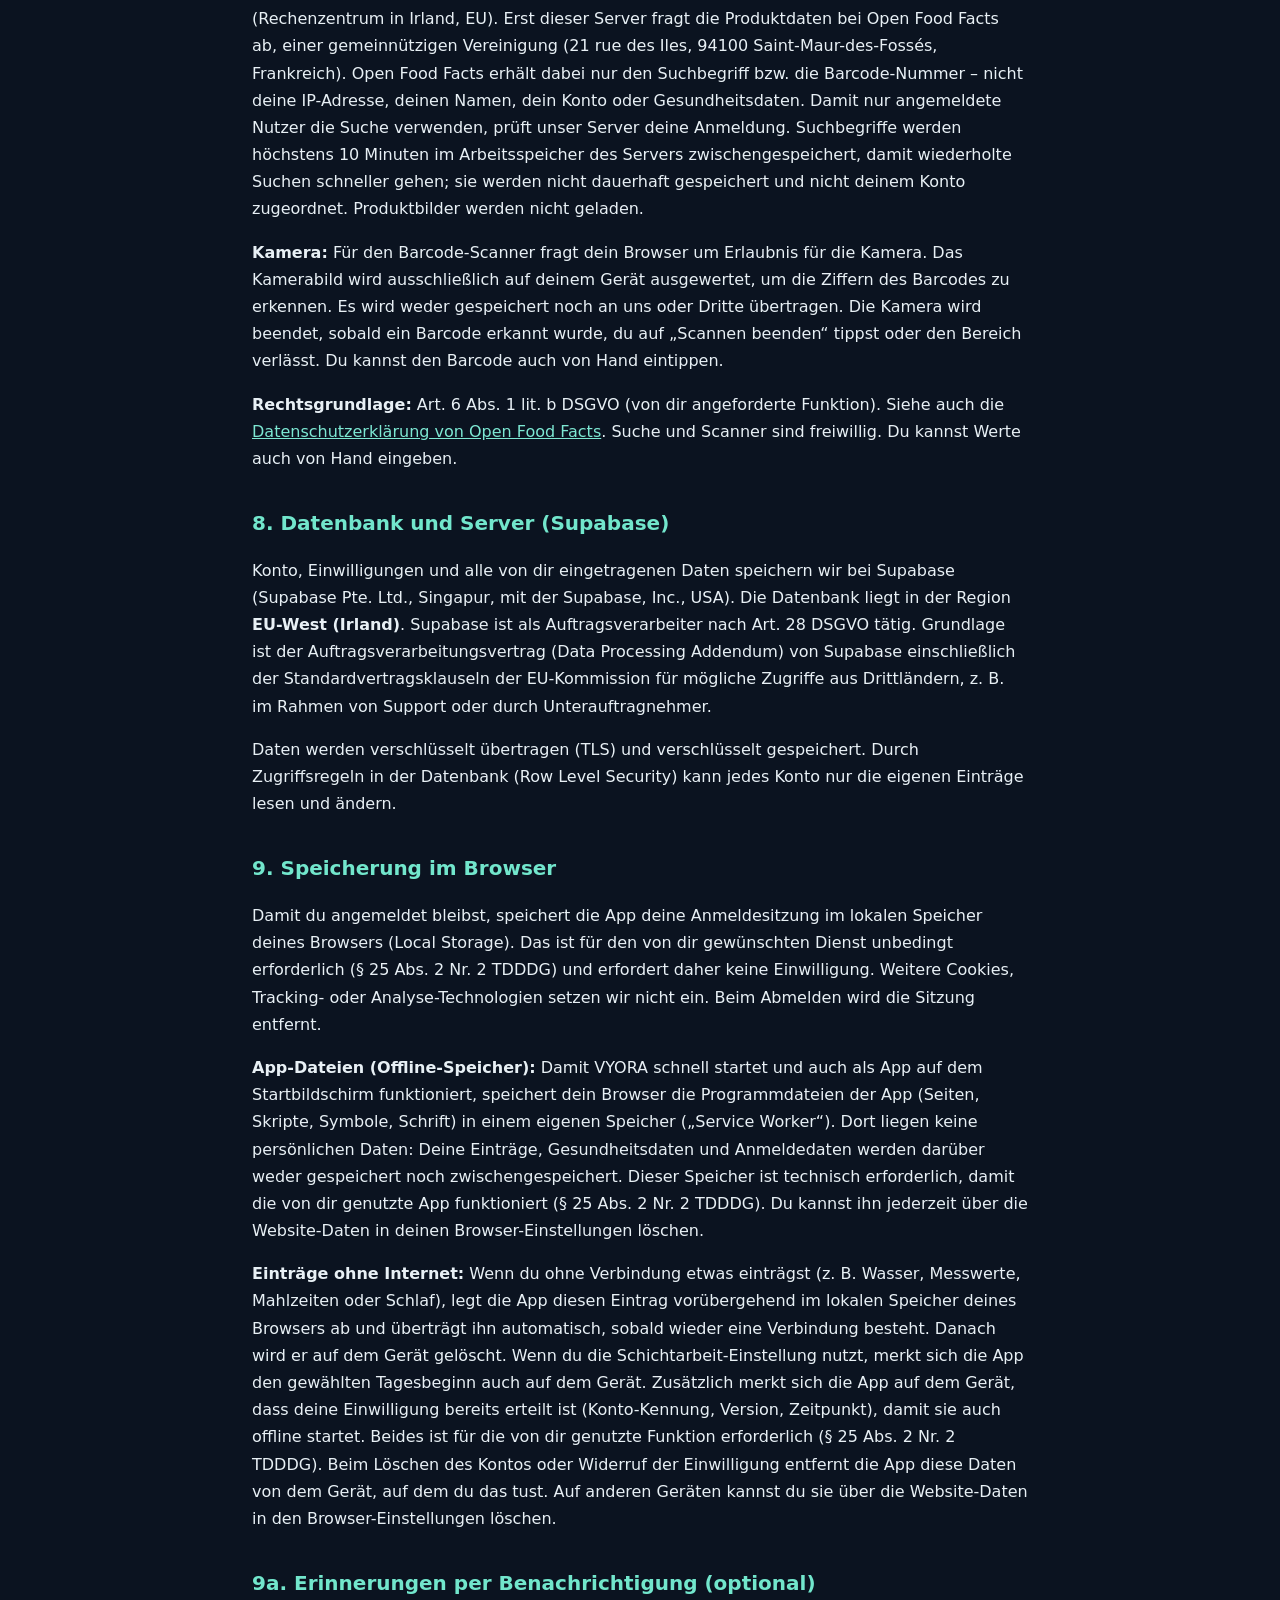
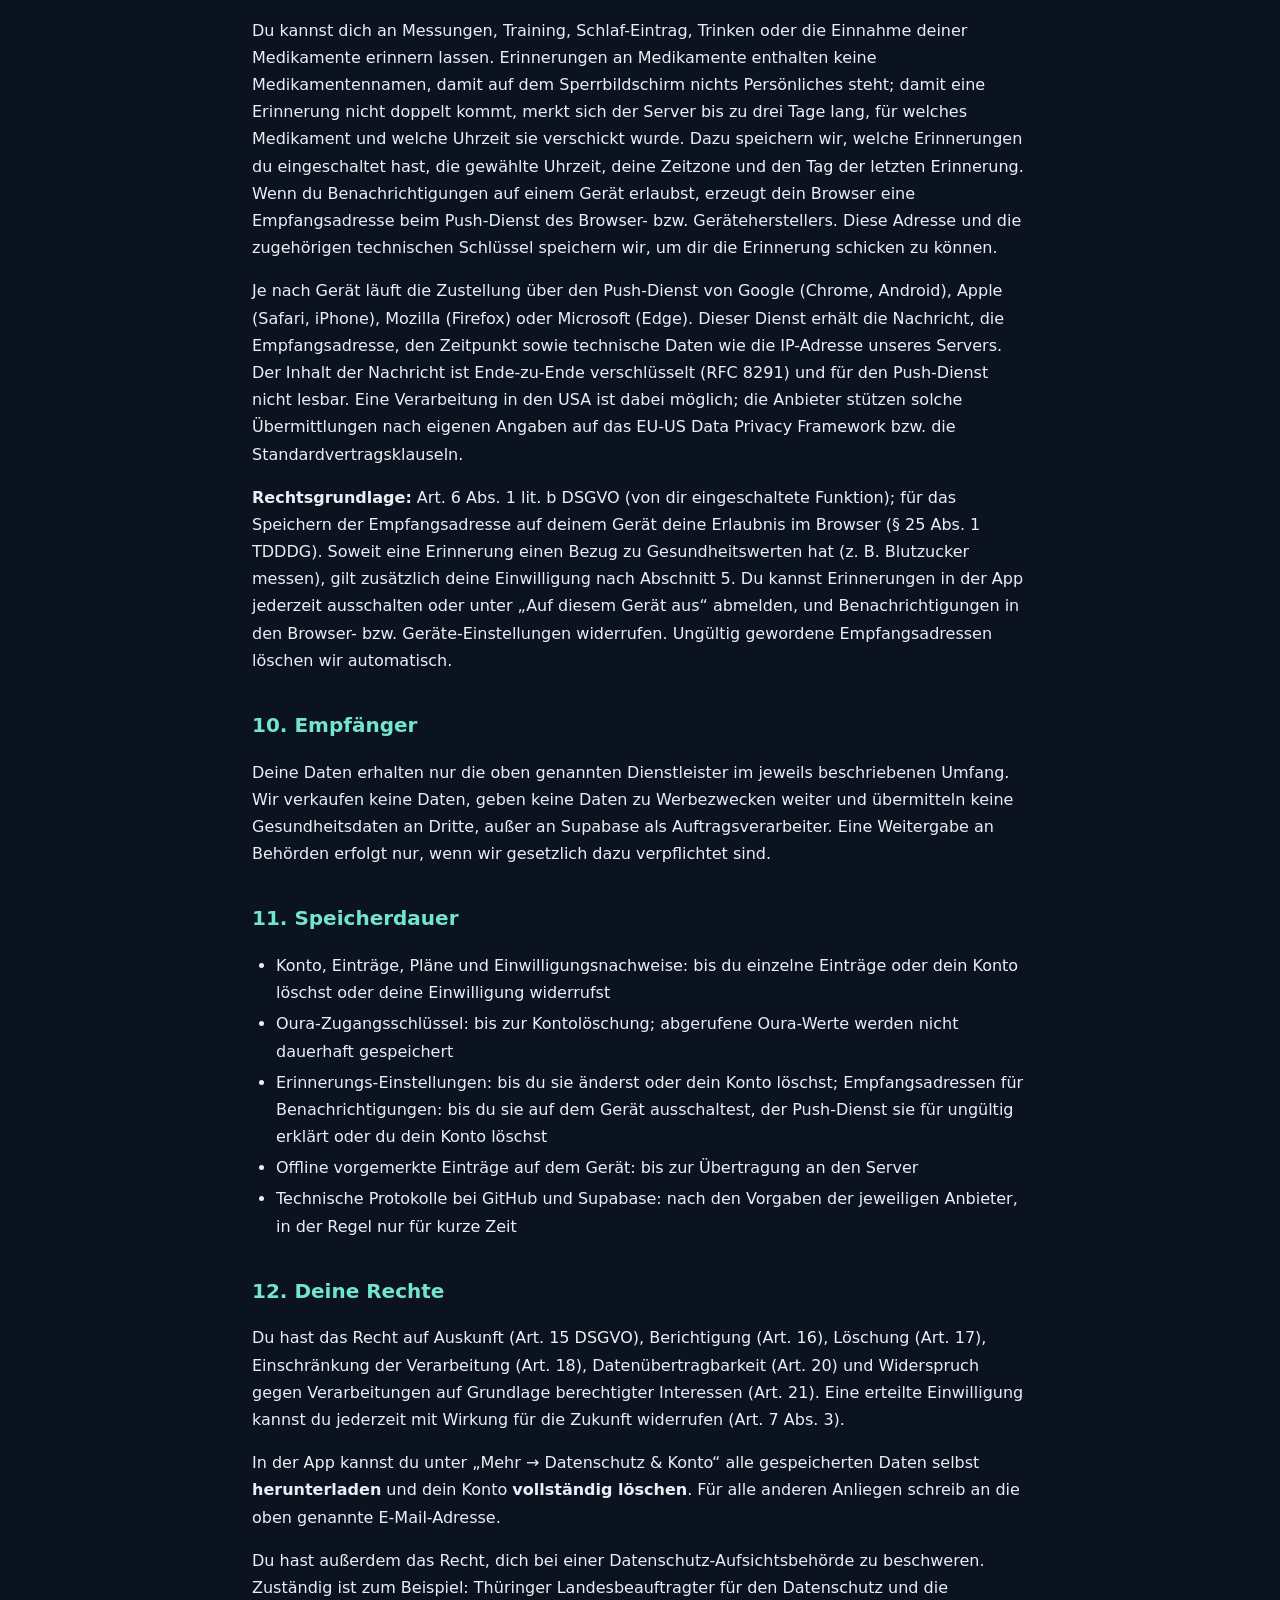
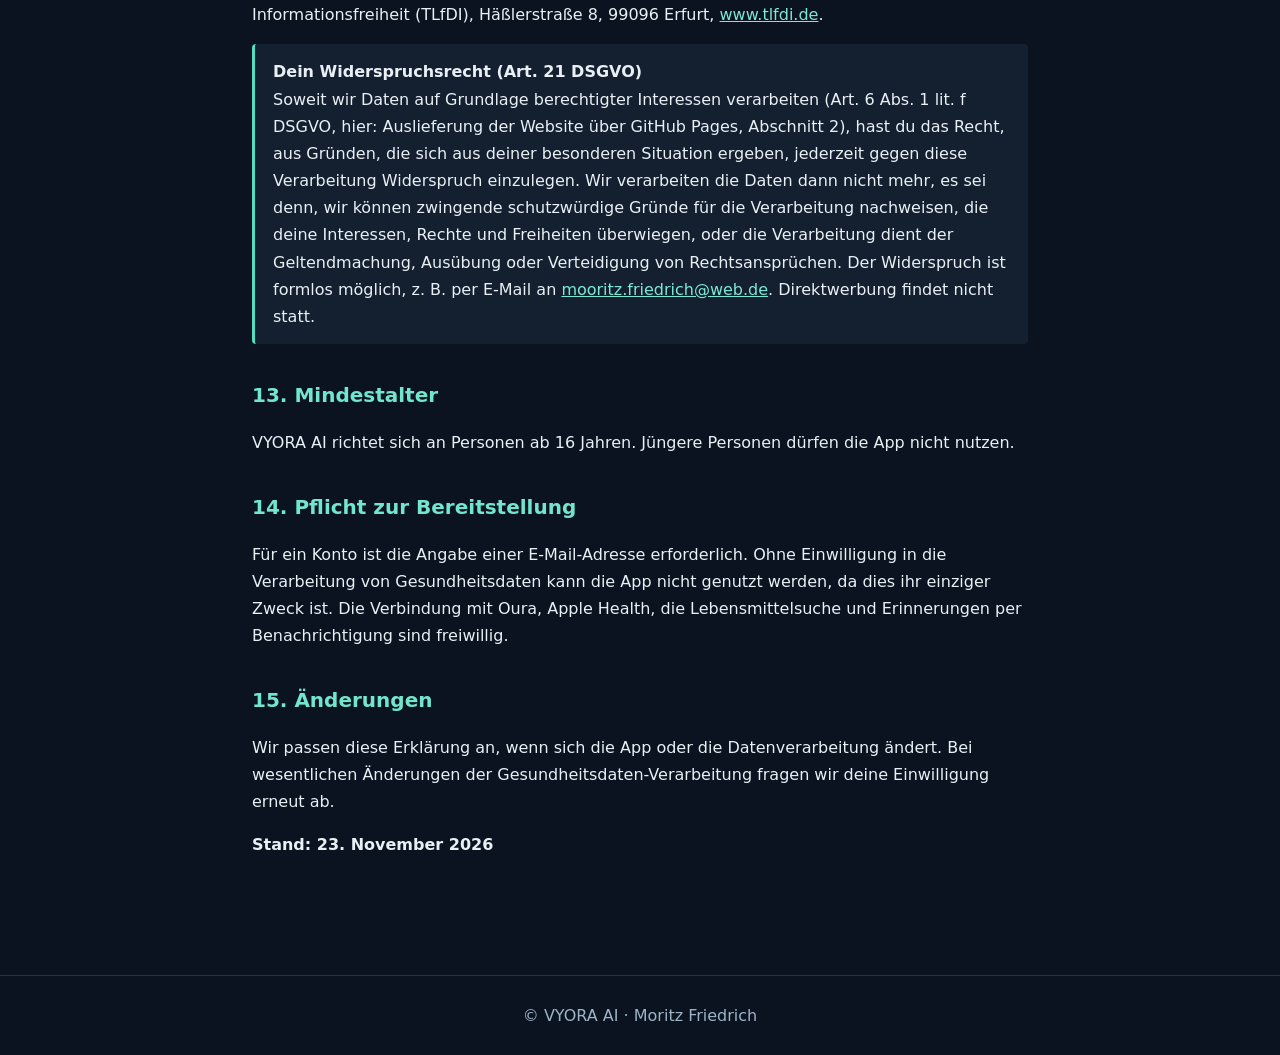
==== commit f0336a43: "Update datenschutz.html" ====
--- a/datenschutz.html
+++ b/datenschutz.html
@@ -15,6 +15,8 @@
 <p>Für die Nutzung brauchst du ein Konto. Dabei verarbeiten wir deine E-Mail-Adresse, ein verschlüsselt (gehasht) gespeichertes Passwort, Zeitpunkte von Registrierung und Anmeldung sowie technische Anmeldedaten (z. B. IP-Adresse in Anmeldeprotokollen). Nach der Registrierung senden wir dir eine E-Mail zur Bestätigung deiner Adresse.</p>
 <p><strong>Rechtsgrundlage:</strong> Art. 6 Abs. 1 lit. b DSGVO (Bereitstellung der App auf deinen Wunsch).</p>
 
+<p><strong>Zwei-Faktor-Anmeldung (freiwillig):</strong> Wenn du sie einschaltest, speichert Supabase einen geheimen Schlüssel für deine Authenticator-App (TOTP), eine Bezeichnung und die Zeitpunkte von Einrichtung und Nutzung. Der QR-Code wird nur in deinem Browser angezeigt. Danach ist der Zugriff auf deine Daten nur mit einer Anmeldung möglich, die mit dem Code bestätigt wurde. Du kannst die Funktion unter „Mehr → Anmeldung absichern“ jederzeit ausschalten. Rechtsgrundlage: Art. 6 Abs. 1 lit. b DSGVO sowie Art. 32 DSGVO (Sicherheit der Verarbeitung).</p>
+
 <h2>4. Anmeldung mit Google (optional)</h2>
 <p>Du kannst dich statt mit E-Mail und Passwort auch mit deinem Google-Konto anmelden. Dann wirst du zu Google weitergeleitet. Anbieter ist die Google Ireland Limited, Gordon House, Barrow Street, Dublin 4, Irland. Nach deiner Bestätigung übermittelt Google uns deinen Namen, deine E-Mail-Adresse, deine Google-Konto-Kennung und gegebenenfalls die Adresse deines Profilbilds. Wir fragen keine weiteren Google-Daten ab und haben keinen Zugriff auf dein Google-Konto.</p>
 <p><strong>Rechtsgrundlage:</strong> Art. 6 Abs. 1 lit. b DSGVO. Für die Verarbeitung bei Google gilt die <a href="https://policies.google.com/privacy?hl=de" target="_blank" rel="noopener">Datenschutzerklärung von Google</a>. Den Zugriff kannst du jederzeit unter <a href="https://myaccount.google.com/connections" target="_blank" rel="noopener">myaccount.google.com/connections</a> entfernen.</p>
@@ -30,10 +32,15 @@
 <li><strong>Wasser:</strong> Anzahl der getrunkenen Gläser pro Tag und dein selbst gewähltes Tagesziel</li>
 <li><strong>Obst und Gemüse:</strong> Anzahl der Portionen pro Tag („5 am Tag“)</li>
 <li><strong>Wohlbefinden (freiwillig):</strong> deine eigene Einschätzung von Stimmung, Energie und Stress auf einer Skala von 1 bis 5 sowie eine optionale Notiz, jeweils pro Tag. VYORA zeigt diese Angaben nur an, bewertet sie nicht und stellt keine Diagnosen. Die Atemübung läuft nur in deinem Browser; dabei wird nichts gespeichert.</li>
+<li><strong>Medikamente (freiwillig):</strong> Name, optional die Menge laut deinem Plan, Einnahme-Uhrzeiten, Zeitzone, ob du erinnert werden möchtest, ob das Medikament pausiert ist, eine optionale Notiz sowie die Einnahmen, die du als genommen abhakst (Tag, Uhrzeit, Zeitpunkt des Abhakens). VYORA berechnet keine Dosis und gibt keine Empfehlungen.</li>
+<li><strong>Symptom-Tagebuch (freiwillig):</strong> Datum, Beschwerde, deine eigene Einschätzung der Stärke (0 bis 10) und eine optionale Notiz.</li>
+<li><strong>Laborwerte (freiwillig):</strong> Datum der Blutabnahme, Bezeichnung, Ergebnis, Einheit, optional der Referenzbereich von deinem Befund und eine Notiz. VYORA zeigt die Werte und ihren Verlauf nur an und ordnet sie nicht ein.</li>
+<li><strong>Tagesbeginn (Schichtarbeit, freiwillig):</strong> die Uhrzeit, ab der ein neuer Tag zählt (0 bis 6 Uhr).</li>
 <li><strong>Bedarfsrechner (freiwillig):</strong> die Formel-Variante (Mann, Frau oder Mittelwert), Geburtsjahr, Körpergröße, Aktivitätsstufe, Ziel (halten, abnehmen, aufbauen) und das zuletzt verwendete Gewicht. Daraus berechnet die App in deinem Browser Kalorien- und Eiweißziele (Mifflin-St-Jeor-Formel, Aktivitätsfaktor, 1,6 g Eiweiß pro kg) und rechnet bei einem neuen Gewicht automatisch neu. Die Werte sind eine Schätzung und keine medizinische Empfehlung; unter 18 Jahren rechnet die App nicht.</li>
 </ul>
-<p><strong>Wochenrückblick und Verläufe:</strong> Die Vergleiche der letzten 7 Tage und die Verlaufsdiagramme werden in deinem Browser aus deinen bereits gespeicherten Einträgen (und, falls verbunden, den Oura-Werten) berechnet. Dafür wird nichts zusätzlich gespeichert. Für die Einführung beim ersten Start speichern wir nur, ob und wann du sie abgeschlossen hast.</p>
+<p><strong>Wochenrückblick und Verläufe:</strong> Die Vergleiche der letzten 7 Tage und die Verlaufsdiagramme werden in deinem Browser aus deinen bereits gespeicherten Einträgen (und, falls verbunden, den Oura-Werten) berechnet. Dafür wird nichts zusätzlich gespeichert. Gleiches gilt für die Blutdruck-Wochenübersicht und die Übersicht „Fortschritt &amp; Bestleistungen“ im Training (das 1-Wiederholungs-Maximum wird dort mit der Epley-Formel nur geschätzt). Für die Einführung beim ersten Start speichern wir nur, ob und wann du sie abgeschlossen hast.</p>
 <p><strong>Apple Health (freiwillig):</strong> Wenn du in der App einen Import-Schlüssel erstellst und einen iPhone-Kurzbefehl einrichtest, schickt dein iPhone die Tageswerte Schritte, Schlafdauer, Ruhepuls und aktive Kalorien direkt an unseren Server (Supabase, EU). Welche Werte übertragen werden und wann, legst du im Kurzbefehl selbst fest. Apple erhält von uns keine Daten. Vom Schlüssel speichern wir nur einen nicht umkehrbaren Hash-Wert sowie Erstellungs- und letzten Nutzungszeitpunkt. Ohne gültige Einwilligung nimmt der Server keine Werte an. Du kannst die Verbindung in der App jederzeit trennen; übertragene Werte kannst du dort einzeln löschen.</p>
+<p><strong>Bericht für den Arzttermin:</strong> Auf deinen Wunsch stellt die App in deinem Browser einen Bericht aus den ausgewählten Einträgen zusammen und öffnet das Druckfenster deines Geräts. Du entscheidest, ob du ihn druckst, als PDF speicherst oder weitergibst. Der Bericht wird nicht auf unserem Server gespeichert und nach dem Drucken wieder aus der Seite entfernt.</p>
 <p>VYORA zeigt diese Werte nur an. Die App bewertet Blutdruck-, Blutzucker- oder Insulinwerte nicht und berechnet keine Insulin- oder Medikamentendosis. Die Liste „Oft gegessen“ wird nur aus deinen bereits gespeicherten Mahlzeiten berechnet; dafür wird nichts zusätzlich gespeichert.</p>
 <p>Diese Angaben sind Gesundheitsdaten im Sinne von Art. 9 DSGVO. Wir verarbeiten sie ausschließlich, um sie dir anzuzeigen, zusammenzurechnen und für dich auszuwerten (z. B. Tagesbilanzen, Verläufe, Schlafanalyse).</p>
 <p><strong>Rechtsgrundlage:</strong> deine ausdrückliche Einwilligung nach Art. 9 Abs. 2 lit. a in Verbindung mit Art. 6 Abs. 1 lit. a DSGVO. Wir fragen sie nach der ersten Anmeldung ab, bevor Gesundheitsdaten verarbeitet werden. Zum Nachweis speichern wir Zeitpunkt, Art und Version deiner Einwilligung.</p>
@@ -61,10 +68,10 @@
 <h2>9. Speicherung im Browser</h2>
 <p>Damit du angemeldet bleibst, speichert die App deine Anmeldesitzung im lokalen Speicher deines Browsers (Local Storage). Das ist für den von dir gewünschten Dienst unbedingt erforderlich (§ 25 Abs. 2 Nr. 2 TDDDG) und erfordert daher keine Einwilligung. Weitere Cookies, Tracking- oder Analyse-Technologien setzen wir nicht ein. Beim Abmelden wird die Sitzung entfernt.</p>
 <p><strong>App-Dateien (Offline-Speicher):</strong> Damit VYORA schnell startet und auch als App auf dem Startbildschirm funktioniert, speichert dein Browser die Programmdateien der App (Seiten, Skripte, Symbole, Schrift) in einem eigenen Speicher („Service Worker“). Dort liegen keine persönlichen Daten: Deine Einträge, Gesundheitsdaten und Anmeldedaten werden darüber weder gespeichert noch zwischengespeichert. Dieser Speicher ist technisch erforderlich, damit die von dir genutzte App funktioniert (§ 25 Abs. 2 Nr. 2 TDDDG). Du kannst ihn jederzeit über die Website-Daten in deinen Browser-Einstellungen löschen.</p>
-<p><strong>Einträge ohne Internet:</strong> Wenn du ohne Verbindung etwas einträgst (z. B. Wasser, Messwerte, Mahlzeiten oder Schlaf), legt die App diesen Eintrag vorübergehend im lokalen Speicher deines Browsers ab und überträgt ihn automatisch, sobald wieder eine Verbindung besteht. Danach wird er auf dem Gerät gelöscht. Zusätzlich merkt sich die App auf dem Gerät, dass deine Einwilligung bereits erteilt ist (Konto-Kennung, Version, Zeitpunkt), damit sie auch offline startet. Beides ist für die von dir genutzte Funktion erforderlich (§ 25 Abs. 2 Nr. 2 TDDDG). Beim Löschen des Kontos oder Widerruf der Einwilligung entfernt die App diese Daten von dem Gerät, auf dem du das tust. Auf anderen Geräten kannst du sie über die Website-Daten in den Browser-Einstellungen löschen.</p>
+<p><strong>Einträge ohne Internet:</strong> Wenn du ohne Verbindung etwas einträgst (z. B. Wasser, Messwerte, Mahlzeiten oder Schlaf), legt die App diesen Eintrag vorübergehend im lokalen Speicher deines Browsers ab und überträgt ihn automatisch, sobald wieder eine Verbindung besteht. Danach wird er auf dem Gerät gelöscht. Wenn du die Schichtarbeit-Einstellung nutzt, merkt sich die App den gewählten Tagesbeginn auch auf dem Gerät. Zusätzlich merkt sich die App auf dem Gerät, dass deine Einwilligung bereits erteilt ist (Konto-Kennung, Version, Zeitpunkt), damit sie auch offline startet. Beides ist für die von dir genutzte Funktion erforderlich (§ 25 Abs. 2 Nr. 2 TDDDG). Beim Löschen des Kontos oder Widerruf der Einwilligung entfernt die App diese Daten von dem Gerät, auf dem du das tust. Auf anderen Geräten kannst du sie über die Website-Daten in den Browser-Einstellungen löschen.</p>
 
 <h2>9a. Erinnerungen per Benachrichtigung (optional)</h2>
-<p>Du kannst dich an Messungen, Training, Schlaf-Eintrag oder Trinken erinnern lassen. Dazu speichern wir, welche Erinnerungen du eingeschaltet hast, die gewählte Uhrzeit, deine Zeitzone und den Tag der letzten Erinnerung. Wenn du Benachrichtigungen auf einem Gerät erlaubst, erzeugt dein Browser eine Empfangsadresse beim Push-Dienst des Browser- bzw. Geräteherstellers. Diese Adresse und die zugehörigen technischen Schlüssel speichern wir, um dir die Erinnerung schicken zu können.</p>
+<p>Du kannst dich an Messungen, Training, Schlaf-Eintrag, Trinken oder die Einnahme deiner Medikamente erinnern lassen. Erinnerungen an Medikamente enthalten keine Medikamentennamen, damit auf dem Sperrbildschirm nichts Persönliches steht; damit eine Erinnerung nicht doppelt kommt, merkt sich der Server bis zu drei Tage lang, für welches Medikament und welche Uhrzeit sie verschickt wurde. Dazu speichern wir, welche Erinnerungen du eingeschaltet hast, die gewählte Uhrzeit, deine Zeitzone und den Tag der letzten Erinnerung. Wenn du Benachrichtigungen auf einem Gerät erlaubst, erzeugt dein Browser eine Empfangsadresse beim Push-Dienst des Browser- bzw. Geräteherstellers. Diese Adresse und die zugehörigen technischen Schlüssel speichern wir, um dir die Erinnerung schicken zu können.</p>
 <p>Je nach Gerät läuft die Zustellung über den Push-Dienst von Google (Chrome, Android), Apple (Safari, iPhone), Mozilla (Firefox) oder Microsoft (Edge). Dieser Dienst erhält die Nachricht, die Empfangsadresse, den Zeitpunkt sowie technische Daten wie die IP-Adresse unseres Servers. Der Inhalt der Nachricht ist Ende-zu-Ende verschlüsselt (RFC 8291) und für den Push-Dienst nicht lesbar. Eine Verarbeitung in den USA ist dabei möglich; die Anbieter stützen solche Übermittlungen nach eigenen Angaben auf das EU-US Data Privacy Framework bzw. die Standardvertragsklauseln.</p>
 <p><strong>Rechtsgrundlage:</strong> Art. 6 Abs. 1 lit. b DSGVO (von dir eingeschaltete Funktion); für das Speichern der Empfangsadresse auf deinem Gerät deine Erlaubnis im Browser (§ 25 Abs. 1 TDDDG). Soweit eine Erinnerung einen Bezug zu Gesundheitswerten hat (z. B. Blutzucker messen), gilt zusätzlich deine Einwilligung nach Abschnitt 5. Du kannst Erinnerungen in der App jederzeit ausschalten oder unter „Auf diesem Gerät aus“ abmelden, und Benachrichtigungen in den Browser- bzw. Geräte-Einstellungen widerrufen. Ungültig gewordene Empfangsadressen löschen wir automatisch.</p>
 
@@ -95,5 +102,5 @@
 
 <h2>15. Änderungen</h2>
 <p>Wir passen diese Erklärung an, wenn sich die App oder die Datenverarbeitung ändert. Bei wesentlichen Änderungen der Gesundheitsdaten-Verarbeitung fragen wir deine Einwilligung erneut ab.</p>
-<p><strong>Stand: 22. November 2026</strong></p>
+<p><strong>Stand: 23. November 2026</strong></p>
 </main><footer>© VYORA AI · Moritz Friedrich</footer></body></html>
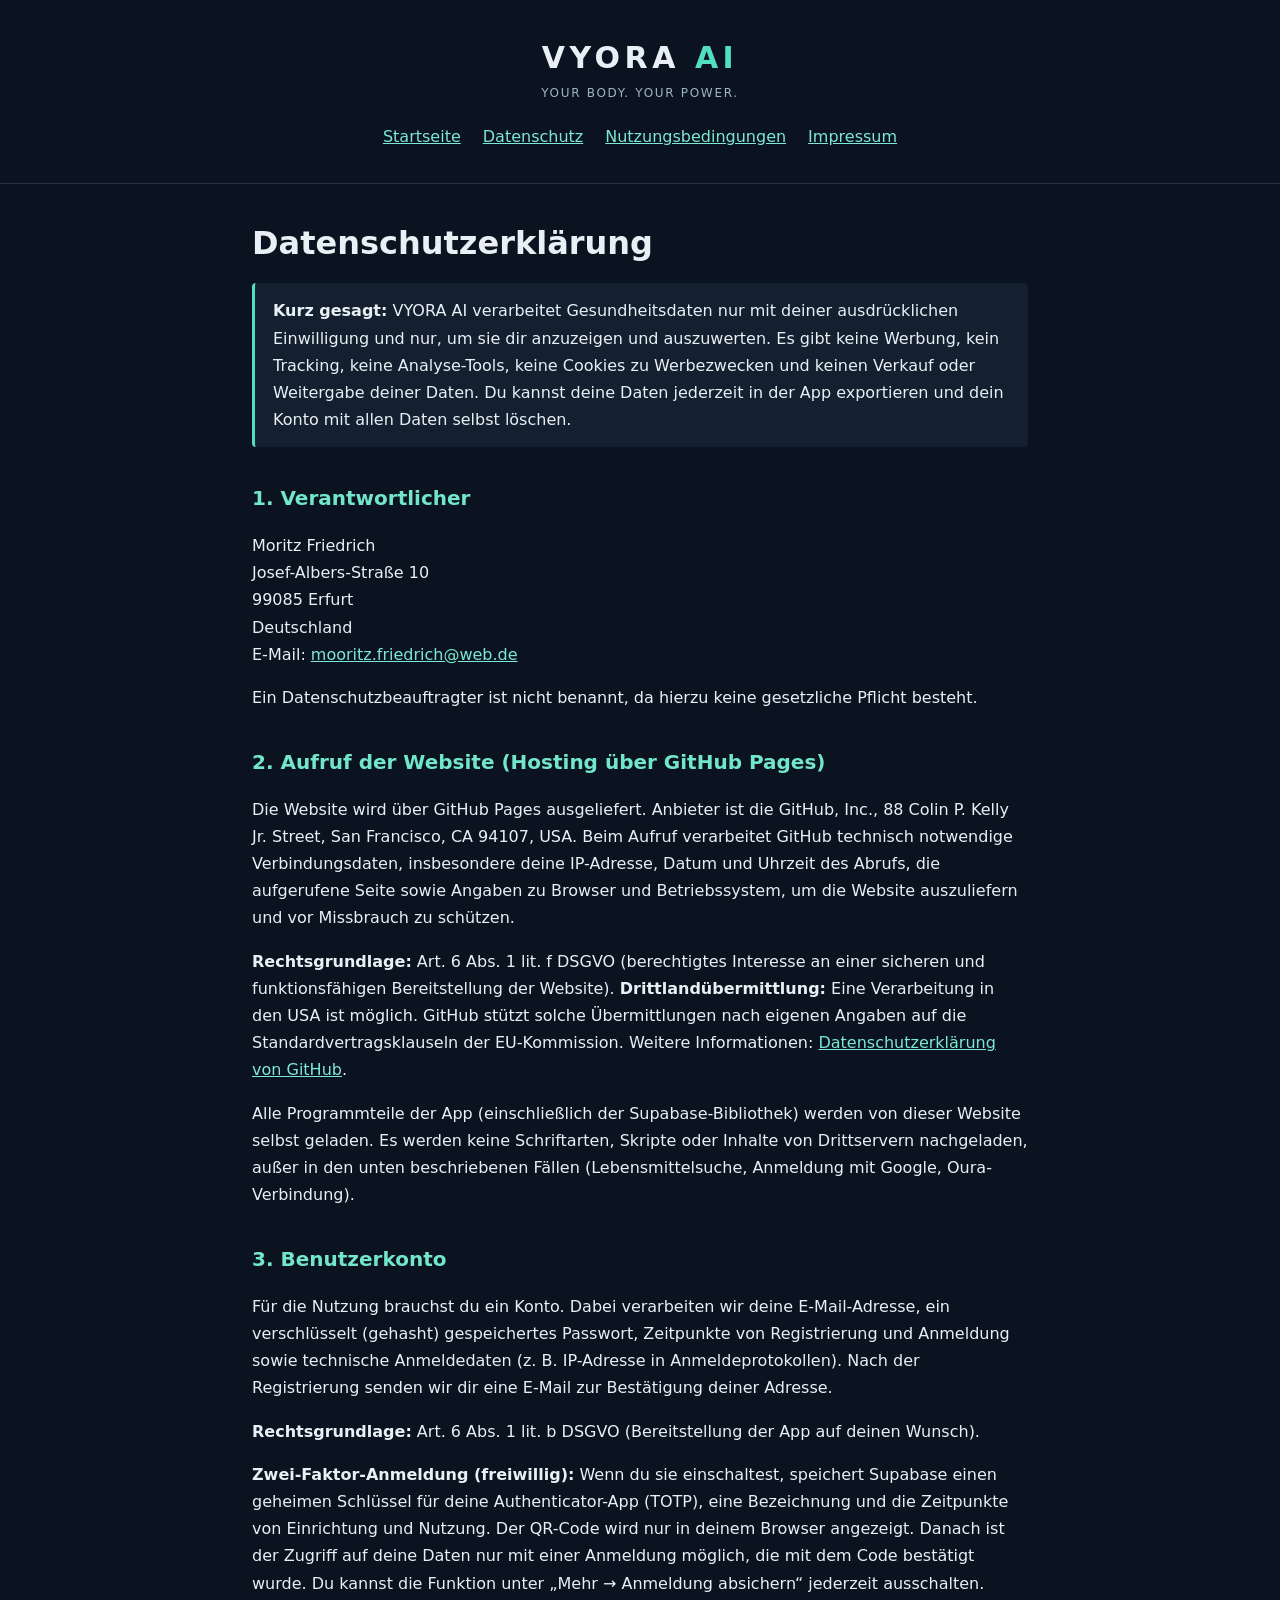
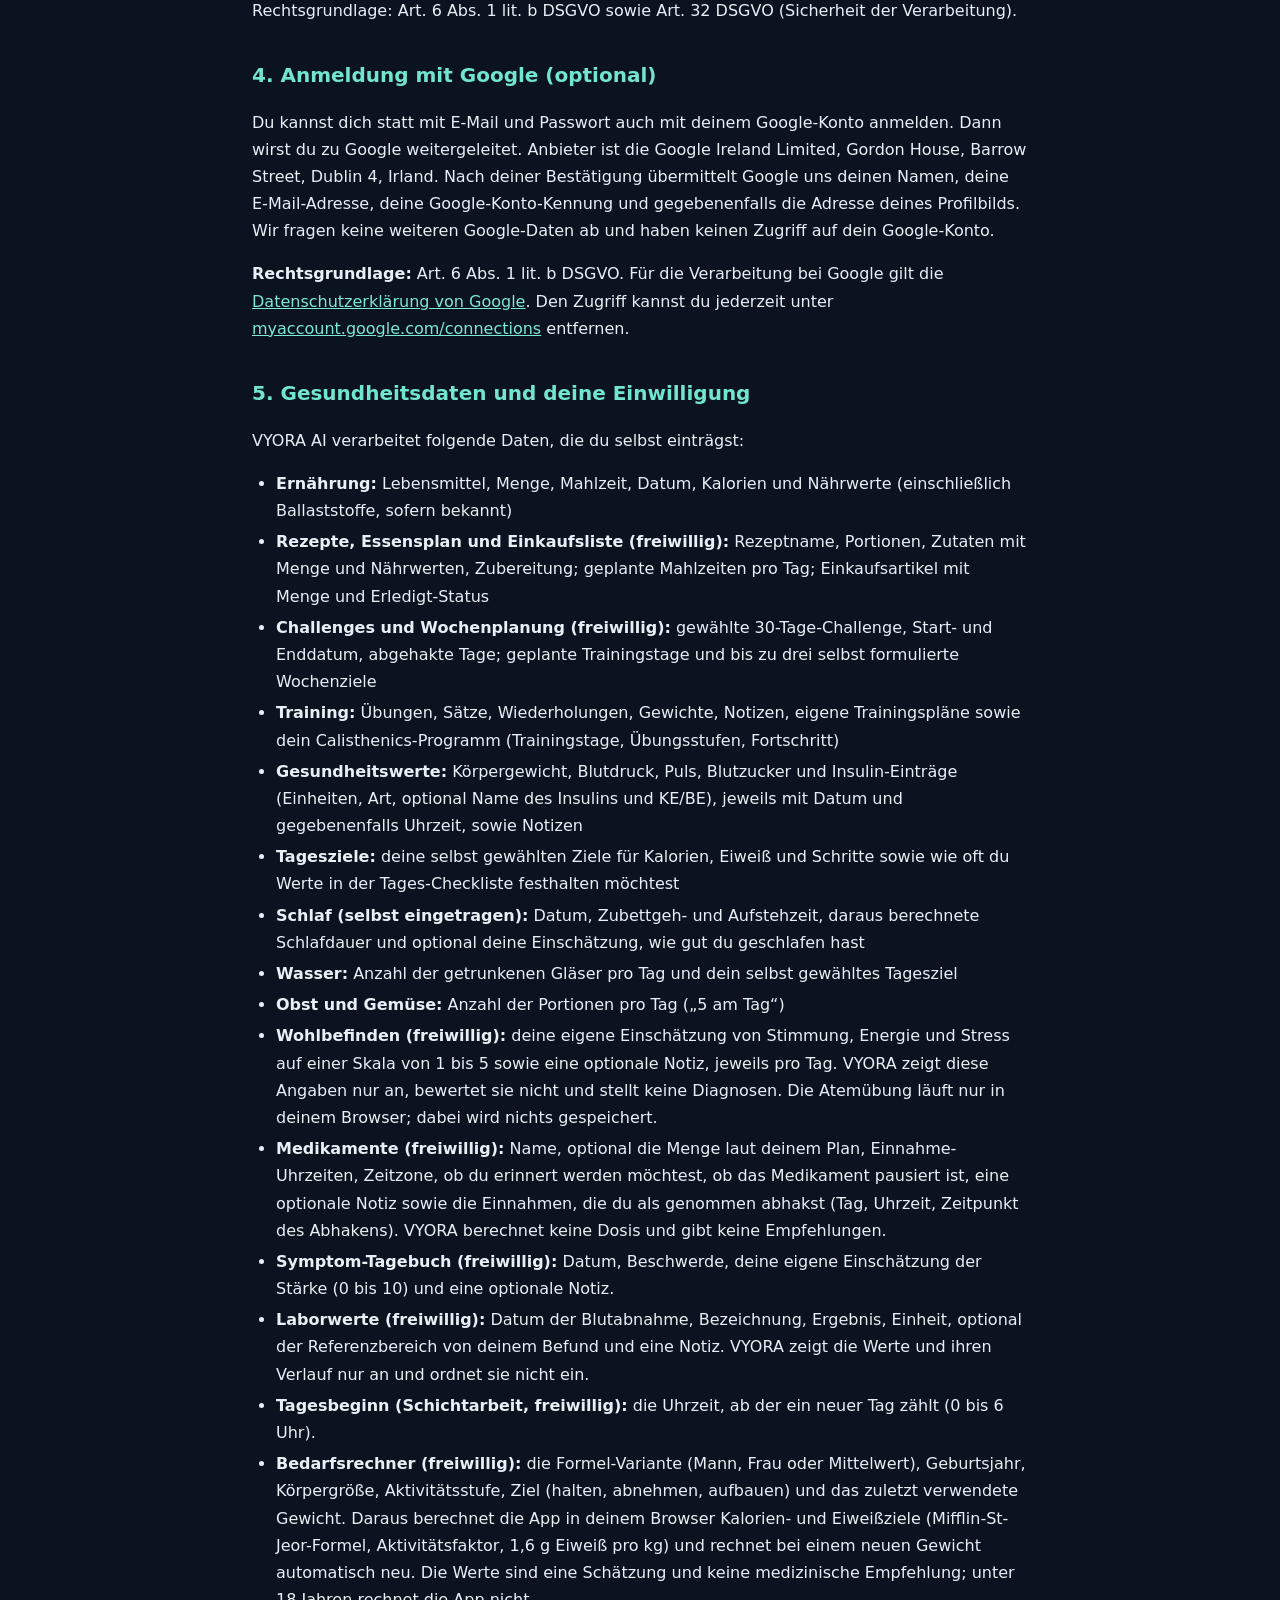
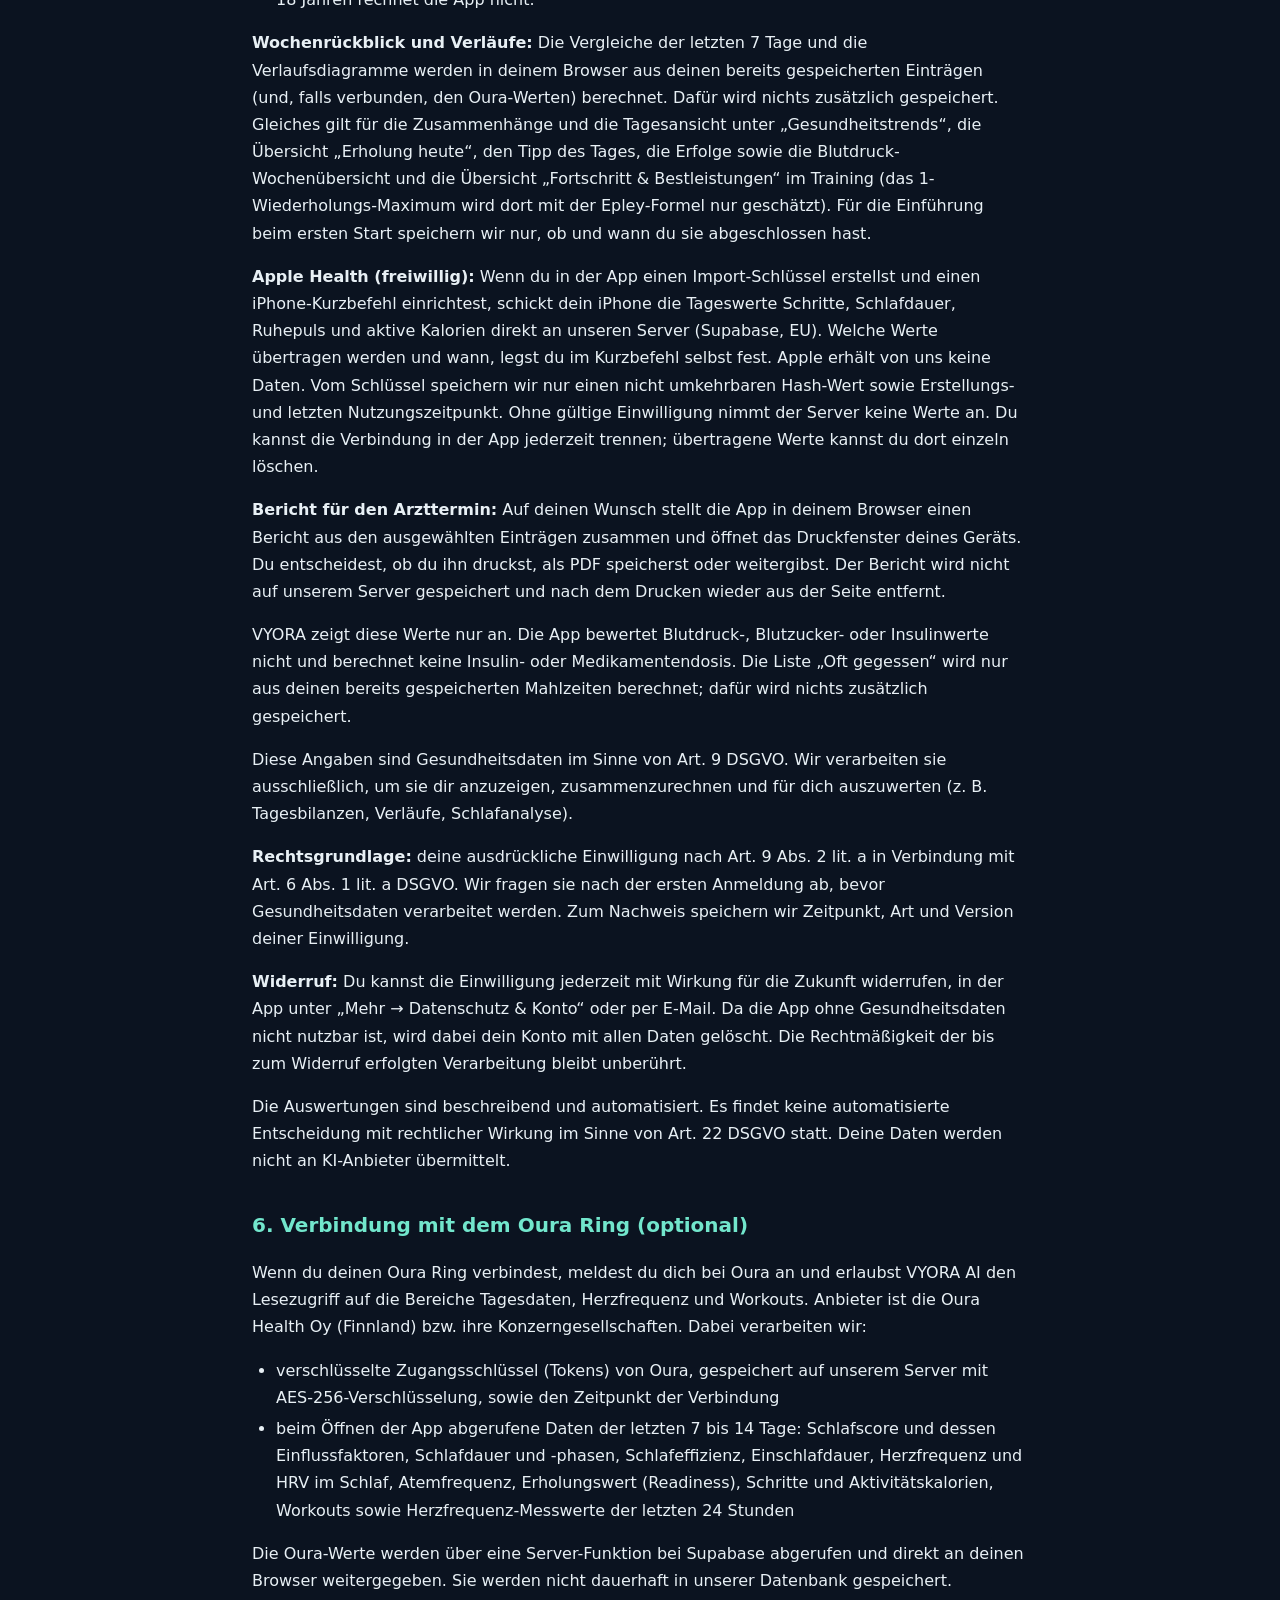
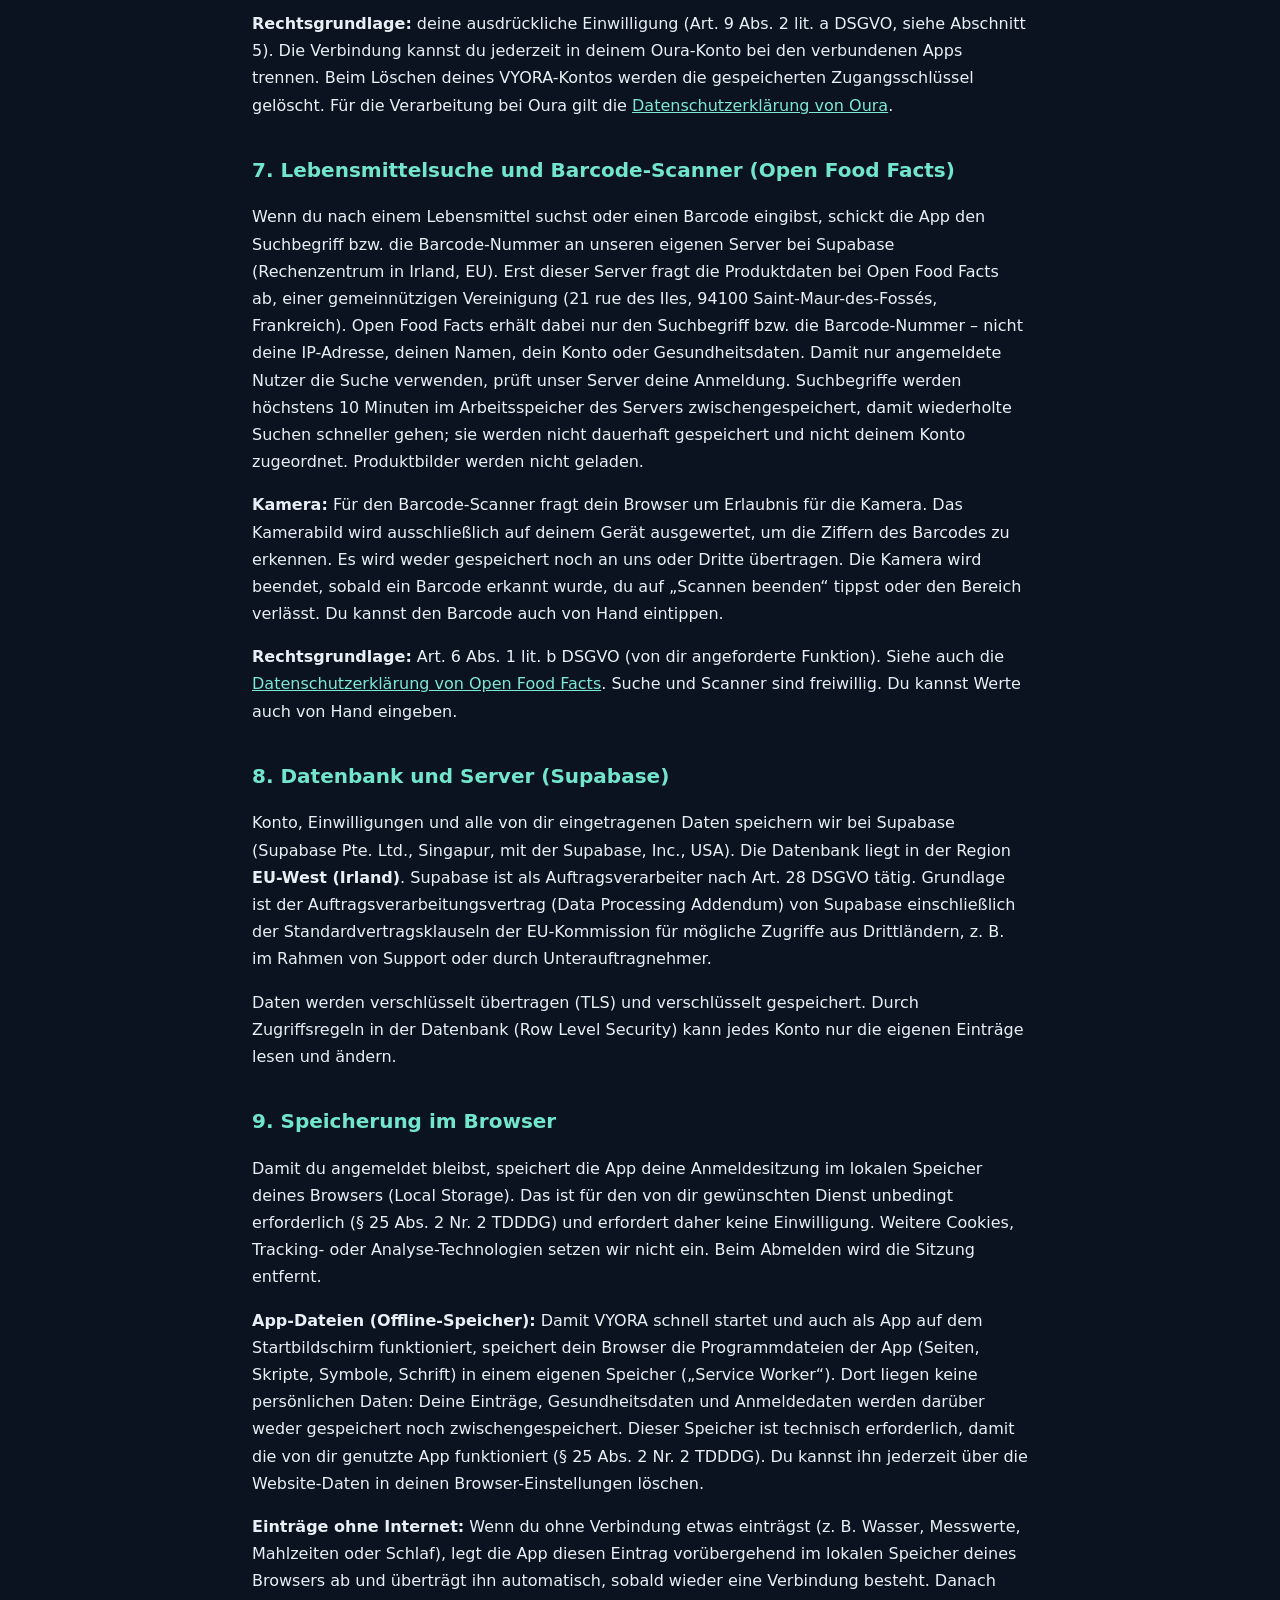
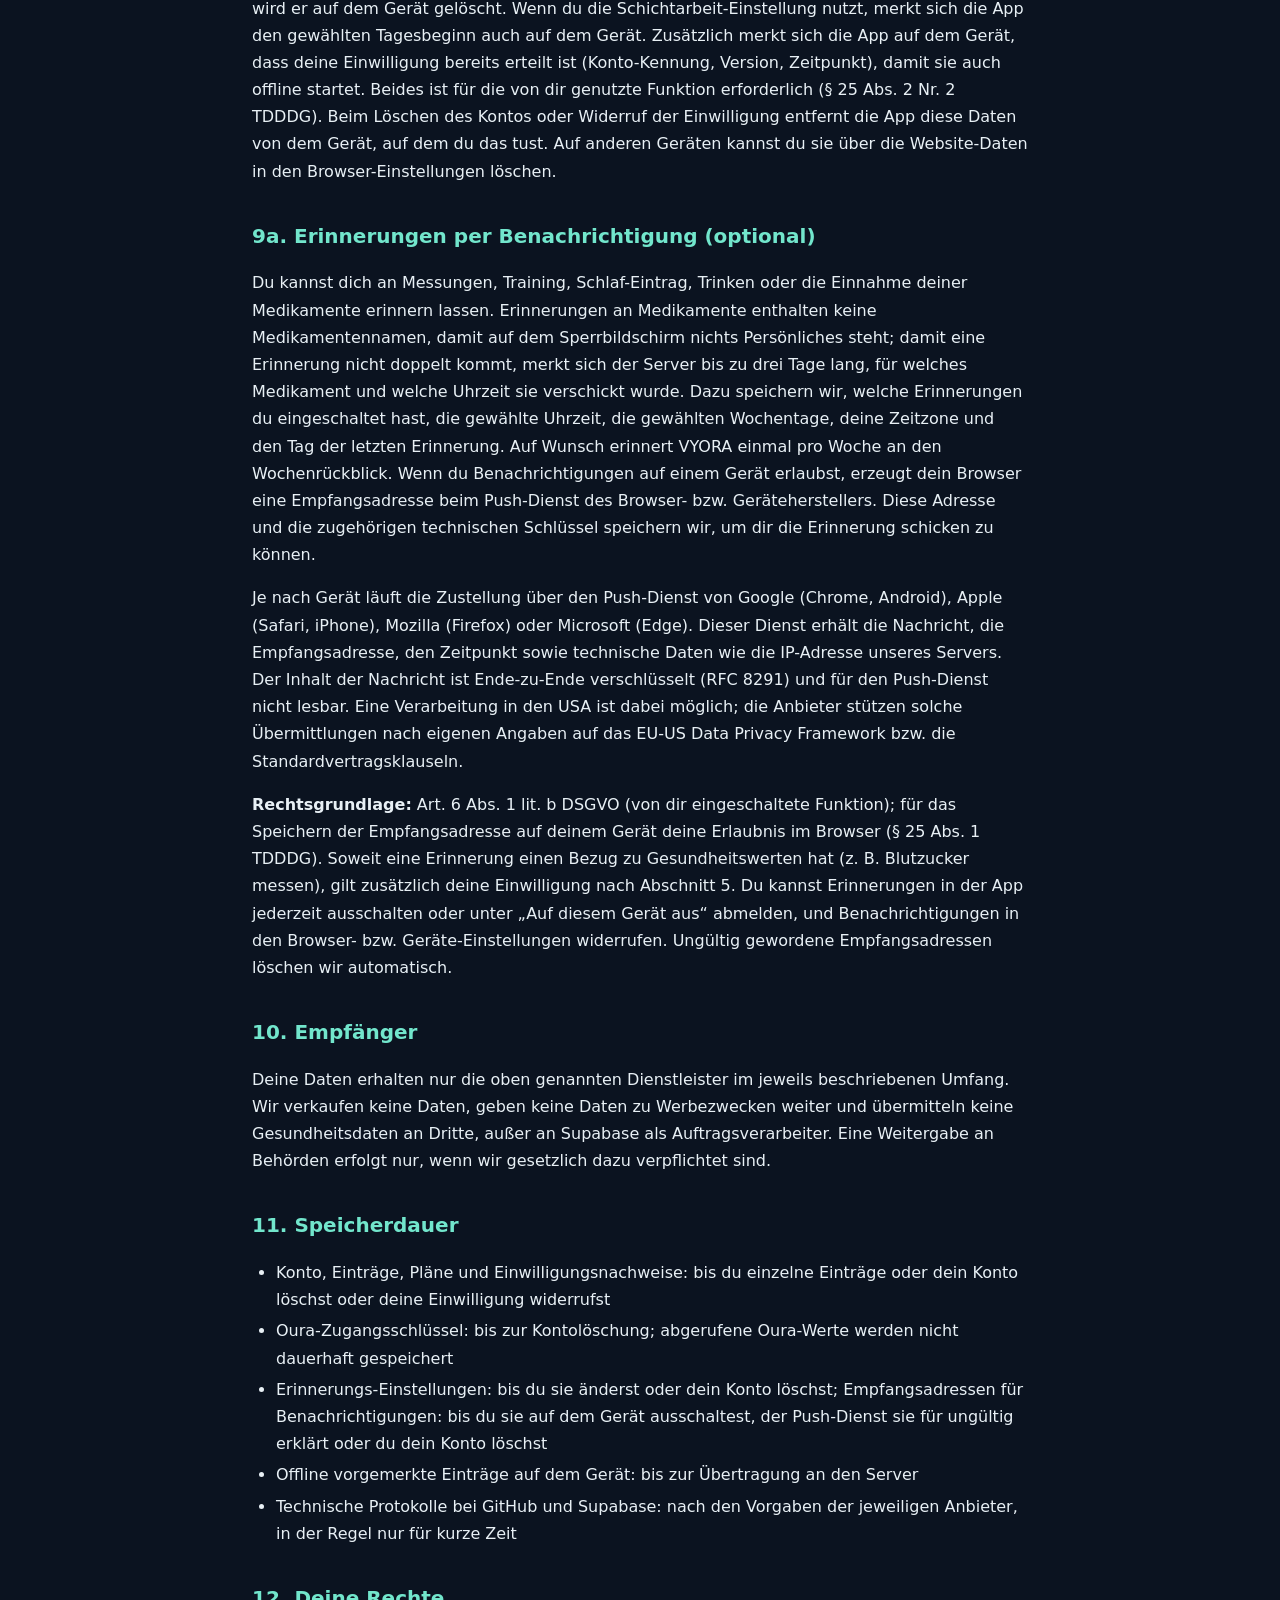
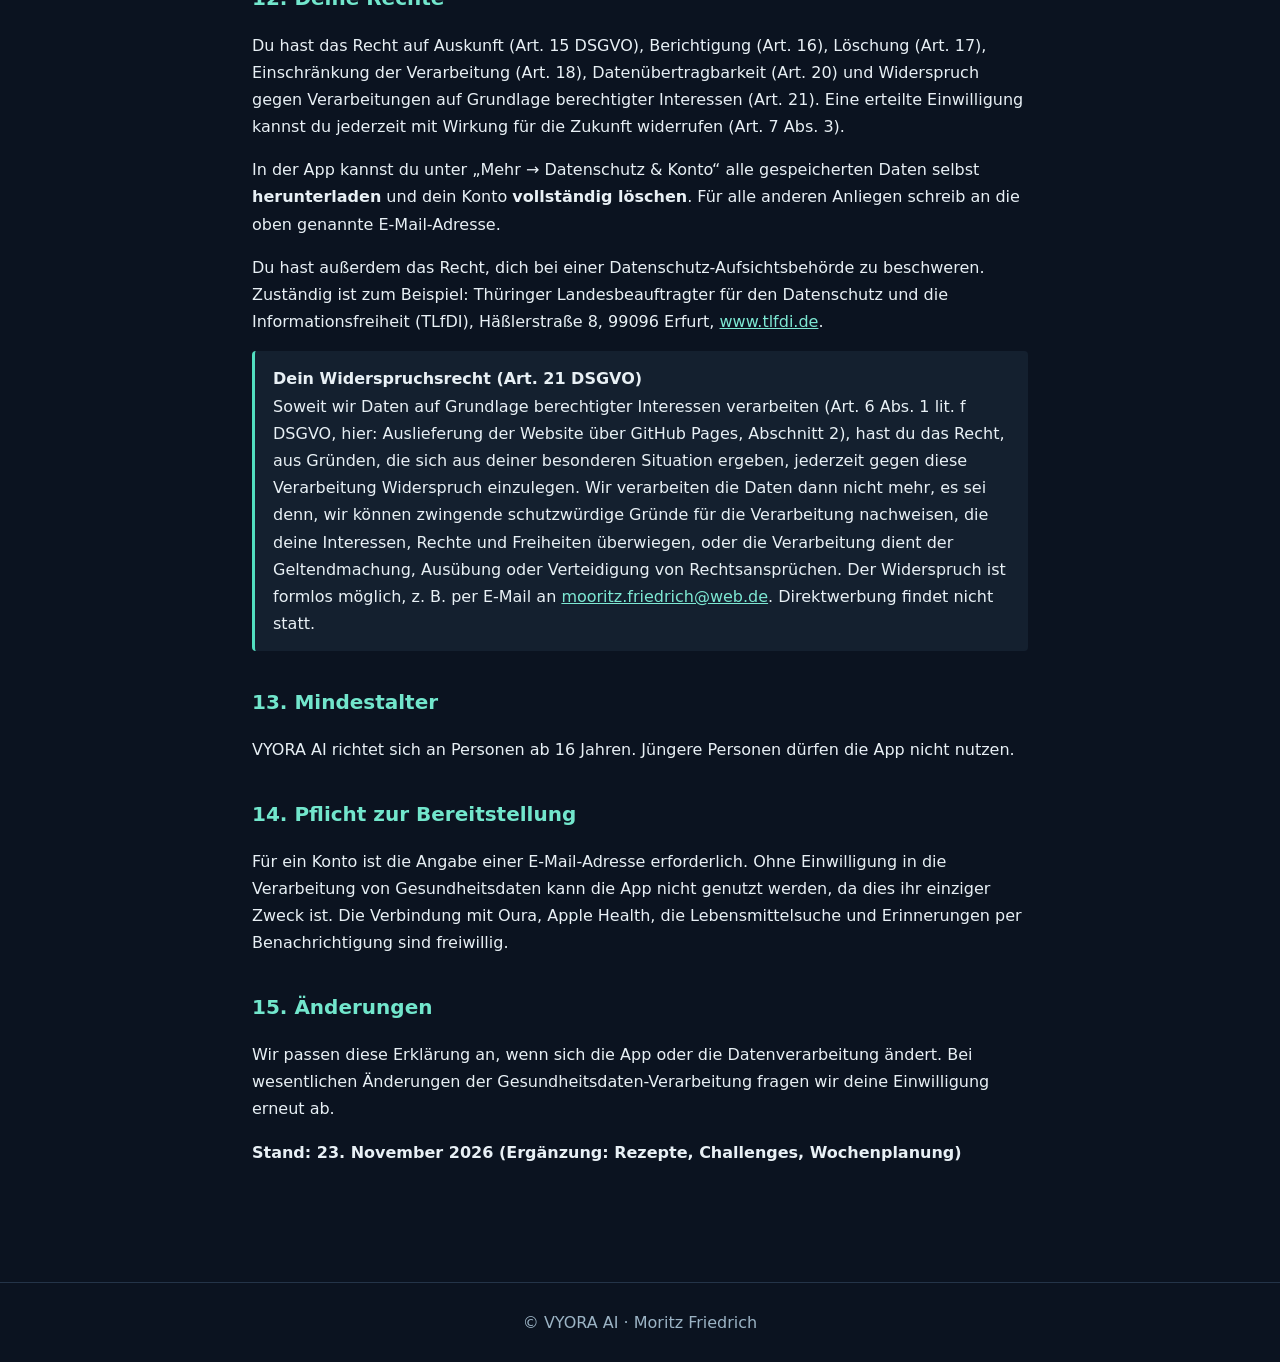
==== commit 8db22993: "Update datenschutz.html" ====
--- a/datenschutz.html
+++ b/datenschutz.html
@@ -1,4 +1,4 @@
-<!doctype html><html lang="de"><head><meta charset="utf-8"><meta name="viewport" content="width=device-width,initial-scale=1"><meta name="robots" content="noindex"><title>Datenschutzerklärung | VYORA AI</title><style>*{box-sizing:border-box}body{margin:0;background:#0b1320;color:#e8f0f5;font:16px/1.7 system-ui,-apple-system,Segoe UI,sans-serif}header{padding:32px 20px;text-align:center;border-bottom:1px solid #243448}.brand{font-size:30px;letter-spacing:.15em;font-weight:800}.brand span{color:#52dec0}.tag{color:#9cb4c5;font-size:12px;letter-spacing:.14em}main{max-width:820px;margin:40px auto;padding:0 22px 60px}h1{font-size:32px;line-height:1.2}h2{font-size:20px;margin-top:34px;color:#72e6cc}h3{font-size:17px;margin-top:22px}a{color:#7de8d3}nav{display:flex;justify-content:center;gap:22px;flex-wrap:wrap;margin-top:20px}footer{border-top:1px solid #243448;text-align:center;padding:26px;color:#9cb4c5}.box{border-left:3px solid #52dec0;background:#14202f;padding:14px 18px;border-radius:4px}ul{padding-left:24px}li{margin:4px 0}table{width:100%;border-collapse:collapse;font-size:14px;margin:12px 0}th,td{border:1px solid #243448;padding:8px 10px;text-align:left;vertical-align:top}th{background:#14202f}</style></head><body><header><div class="brand">VYORA <span>AI</span></div><div class="tag">YOUR BODY. YOUR POWER.</div><nav><a href="index.html">Startseite</a><a href="datenschutz.html">Datenschutz</a><a href="nutzungsbedingungen.html">Nutzungsbedingungen</a><a href="impressum.html">Impressum</a></nav></header><main><h1>Datenschutzerklärung</h1>
+ <!doctype html><html lang="de"><head><meta charset="utf-8"><meta name="viewport" content="width=device-width,initial-scale=1"><meta name="robots" content="noindex"><title>Datenschutzerklärung | VYORA AI</title><style>*{box-sizing:border-box}body{margin:0;background:#0b1320;color:#e8f0f5;font:16px/1.7 system-ui,-apple-system,Segoe UI,sans-serif}header{padding:32px 20px;text-align:center;border-bottom:1px solid #243448}.brand{font-size:30px;letter-spacing:.15em;font-weight:800}.brand span{color:#52dec0}.tag{color:#9cb4c5;font-size:12px;letter-spacing:.14em}main{max-width:820px;margin:40px auto;padding:0 22px 60px}h1{font-size:32px;line-height:1.2}h2{font-size:20px;margin-top:34px;color:#72e6cc}h3{font-size:17px;margin-top:22px}a{color:#7de8d3}nav{display:flex;justify-content:center;gap:22px;flex-wrap:wrap;margin-top:20px}footer{border-top:1px solid #243448;text-align:center;padding:26px;color:#9cb4c5}.box{border-left:3px solid #52dec0;background:#14202f;padding:14px 18px;border-radius:4px}ul{padding-left:24px}li{margin:4px 0}table{width:100%;border-collapse:collapse;font-size:14px;margin:12px 0}th,td{border:1px solid #243448;padding:8px 10px;text-align:left;vertical-align:top}th{background:#14202f}</style></head><body><header><div class="brand">VYORA <span>AI</span></div><div class="tag">YOUR BODY. YOUR POWER.</div><nav><a href="index.html">Startseite</a><a href="datenschutz.html">Datenschutz</a><a href="nutzungsbedingungen.html">Nutzungsbedingungen</a><a href="impressum.html">Impressum</a></nav></header><main><h1>Datenschutzerklärung</h1>
 
 <div class="box"><strong>Kurz gesagt:</strong> VYORA AI verarbeitet Gesundheitsdaten nur mit deiner ausdrücklichen Einwilligung und nur, um sie dir anzuzeigen und auszuwerten. Es gibt keine Werbung, kein Tracking, keine Analyse-Tools, keine Cookies zu Werbezwecken und keinen Verkauf oder Weitergabe deiner Daten. Du kannst deine Daten jederzeit in der App exportieren und dein Konto mit allen Daten selbst löschen.</div>
 
@@ -24,7 +24,9 @@
 <h2>5. Gesundheitsdaten und deine Einwilligung</h2>
 <p>VYORA AI verarbeitet folgende Daten, die du selbst einträgst:</p>
 <ul>
-<li><strong>Ernährung:</strong> Lebensmittel, Menge, Mahlzeit, Datum, Kalorien und Nährwerte</li>
+<li><strong>Ernährung:</strong> Lebensmittel, Menge, Mahlzeit, Datum, Kalorien und Nährwerte (einschließlich Ballaststoffe, sofern bekannt)</li>
+<li><strong>Rezepte, Essensplan und Einkaufsliste (freiwillig):</strong> Rezeptname, Portionen, Zutaten mit Menge und Nährwerten, Zubereitung; geplante Mahlzeiten pro Tag; Einkaufsartikel mit Menge und Erledigt-Status</li>
+<li><strong>Challenges und Wochenplanung (freiwillig):</strong> gewählte 30-Tage-Challenge, Start- und Enddatum, abgehakte Tage; geplante Trainingstage und bis zu drei selbst formulierte Wochenziele</li>
 <li><strong>Training:</strong> Übungen, Sätze, Wiederholungen, Gewichte, Notizen, eigene Trainingspläne sowie dein Calisthenics-Programm (Trainingstage, Übungsstufen, Fortschritt)</li>
 <li><strong>Gesundheitswerte:</strong> Körpergewicht, Blutdruck, Puls, Blutzucker und Insulin-Einträge (Einheiten, Art, optional Name des Insulins und KE/BE), jeweils mit Datum und gegebenenfalls Uhrzeit, sowie Notizen</li>
 <li><strong>Tagesziele:</strong> deine selbst gewählten Ziele für Kalorien, Eiweiß und Schritte sowie wie oft du Werte in der Tages-Checkliste festhalten möchtest</li>
@@ -38,7 +40,7 @@
 <li><strong>Tagesbeginn (Schichtarbeit, freiwillig):</strong> die Uhrzeit, ab der ein neuer Tag zählt (0 bis 6 Uhr).</li>
 <li><strong>Bedarfsrechner (freiwillig):</strong> die Formel-Variante (Mann, Frau oder Mittelwert), Geburtsjahr, Körpergröße, Aktivitätsstufe, Ziel (halten, abnehmen, aufbauen) und das zuletzt verwendete Gewicht. Daraus berechnet die App in deinem Browser Kalorien- und Eiweißziele (Mifflin-St-Jeor-Formel, Aktivitätsfaktor, 1,6 g Eiweiß pro kg) und rechnet bei einem neuen Gewicht automatisch neu. Die Werte sind eine Schätzung und keine medizinische Empfehlung; unter 18 Jahren rechnet die App nicht.</li>
 </ul>
-<p><strong>Wochenrückblick und Verläufe:</strong> Die Vergleiche der letzten 7 Tage und die Verlaufsdiagramme werden in deinem Browser aus deinen bereits gespeicherten Einträgen (und, falls verbunden, den Oura-Werten) berechnet. Dafür wird nichts zusätzlich gespeichert. Gleiches gilt für die Blutdruck-Wochenübersicht und die Übersicht „Fortschritt &amp; Bestleistungen“ im Training (das 1-Wiederholungs-Maximum wird dort mit der Epley-Formel nur geschätzt). Für die Einführung beim ersten Start speichern wir nur, ob und wann du sie abgeschlossen hast.</p>
+<p><strong>Wochenrückblick und Verläufe:</strong> Die Vergleiche der letzten 7 Tage und die Verlaufsdiagramme werden in deinem Browser aus deinen bereits gespeicherten Einträgen (und, falls verbunden, den Oura-Werten) berechnet. Dafür wird nichts zusätzlich gespeichert. Gleiches gilt für die Zusammenhänge und die Tagesansicht unter „Gesundheitstrends“, die Übersicht „Erholung heute“, den Tipp des Tages, die Erfolge sowie die Blutdruck-Wochenübersicht und die Übersicht „Fortschritt &amp; Bestleistungen“ im Training (das 1-Wiederholungs-Maximum wird dort mit der Epley-Formel nur geschätzt). Für die Einführung beim ersten Start speichern wir nur, ob und wann du sie abgeschlossen hast.</p>
 <p><strong>Apple Health (freiwillig):</strong> Wenn du in der App einen Import-Schlüssel erstellst und einen iPhone-Kurzbefehl einrichtest, schickt dein iPhone die Tageswerte Schritte, Schlafdauer, Ruhepuls und aktive Kalorien direkt an unseren Server (Supabase, EU). Welche Werte übertragen werden und wann, legst du im Kurzbefehl selbst fest. Apple erhält von uns keine Daten. Vom Schlüssel speichern wir nur einen nicht umkehrbaren Hash-Wert sowie Erstellungs- und letzten Nutzungszeitpunkt. Ohne gültige Einwilligung nimmt der Server keine Werte an. Du kannst die Verbindung in der App jederzeit trennen; übertragene Werte kannst du dort einzeln löschen.</p>
 <p><strong>Bericht für den Arzttermin:</strong> Auf deinen Wunsch stellt die App in deinem Browser einen Bericht aus den ausgewählten Einträgen zusammen und öffnet das Druckfenster deines Geräts. Du entscheidest, ob du ihn druckst, als PDF speicherst oder weitergibst. Der Bericht wird nicht auf unserem Server gespeichert und nach dem Drucken wieder aus der Seite entfernt.</p>
 <p>VYORA zeigt diese Werte nur an. Die App bewertet Blutdruck-, Blutzucker- oder Insulinwerte nicht und berechnet keine Insulin- oder Medikamentendosis. Die Liste „Oft gegessen“ wird nur aus deinen bereits gespeicherten Mahlzeiten berechnet; dafür wird nichts zusätzlich gespeichert.</p>
@@ -71,7 +73,7 @@
 <p><strong>Einträge ohne Internet:</strong> Wenn du ohne Verbindung etwas einträgst (z. B. Wasser, Messwerte, Mahlzeiten oder Schlaf), legt die App diesen Eintrag vorübergehend im lokalen Speicher deines Browsers ab und überträgt ihn automatisch, sobald wieder eine Verbindung besteht. Danach wird er auf dem Gerät gelöscht. Wenn du die Schichtarbeit-Einstellung nutzt, merkt sich die App den gewählten Tagesbeginn auch auf dem Gerät. Zusätzlich merkt sich die App auf dem Gerät, dass deine Einwilligung bereits erteilt ist (Konto-Kennung, Version, Zeitpunkt), damit sie auch offline startet. Beides ist für die von dir genutzte Funktion erforderlich (§ 25 Abs. 2 Nr. 2 TDDDG). Beim Löschen des Kontos oder Widerruf der Einwilligung entfernt die App diese Daten von dem Gerät, auf dem du das tust. Auf anderen Geräten kannst du sie über die Website-Daten in den Browser-Einstellungen löschen.</p>
 
 <h2>9a. Erinnerungen per Benachrichtigung (optional)</h2>
-<p>Du kannst dich an Messungen, Training, Schlaf-Eintrag, Trinken oder die Einnahme deiner Medikamente erinnern lassen. Erinnerungen an Medikamente enthalten keine Medikamentennamen, damit auf dem Sperrbildschirm nichts Persönliches steht; damit eine Erinnerung nicht doppelt kommt, merkt sich der Server bis zu drei Tage lang, für welches Medikament und welche Uhrzeit sie verschickt wurde. Dazu speichern wir, welche Erinnerungen du eingeschaltet hast, die gewählte Uhrzeit, deine Zeitzone und den Tag der letzten Erinnerung. Wenn du Benachrichtigungen auf einem Gerät erlaubst, erzeugt dein Browser eine Empfangsadresse beim Push-Dienst des Browser- bzw. Geräteherstellers. Diese Adresse und die zugehörigen technischen Schlüssel speichern wir, um dir die Erinnerung schicken zu können.</p>
+<p>Du kannst dich an Messungen, Training, Schlaf-Eintrag, Trinken oder die Einnahme deiner Medikamente erinnern lassen. Erinnerungen an Medikamente enthalten keine Medikamentennamen, damit auf dem Sperrbildschirm nichts Persönliches steht; damit eine Erinnerung nicht doppelt kommt, merkt sich der Server bis zu drei Tage lang, für welches Medikament und welche Uhrzeit sie verschickt wurde. Dazu speichern wir, welche Erinnerungen du eingeschaltet hast, die gewählte Uhrzeit, die gewählten Wochentage, deine Zeitzone und den Tag der letzten Erinnerung. Auf Wunsch erinnert VYORA einmal pro Woche an den Wochenrückblick. Wenn du Benachrichtigungen auf einem Gerät erlaubst, erzeugt dein Browser eine Empfangsadresse beim Push-Dienst des Browser- bzw. Geräteherstellers. Diese Adresse und die zugehörigen technischen Schlüssel speichern wir, um dir die Erinnerung schicken zu können.</p>
 <p>Je nach Gerät läuft die Zustellung über den Push-Dienst von Google (Chrome, Android), Apple (Safari, iPhone), Mozilla (Firefox) oder Microsoft (Edge). Dieser Dienst erhält die Nachricht, die Empfangsadresse, den Zeitpunkt sowie technische Daten wie die IP-Adresse unseres Servers. Der Inhalt der Nachricht ist Ende-zu-Ende verschlüsselt (RFC 8291) und für den Push-Dienst nicht lesbar. Eine Verarbeitung in den USA ist dabei möglich; die Anbieter stützen solche Übermittlungen nach eigenen Angaben auf das EU-US Data Privacy Framework bzw. die Standardvertragsklauseln.</p>
 <p><strong>Rechtsgrundlage:</strong> Art. 6 Abs. 1 lit. b DSGVO (von dir eingeschaltete Funktion); für das Speichern der Empfangsadresse auf deinem Gerät deine Erlaubnis im Browser (§ 25 Abs. 1 TDDDG). Soweit eine Erinnerung einen Bezug zu Gesundheitswerten hat (z. B. Blutzucker messen), gilt zusätzlich deine Einwilligung nach Abschnitt 5. Du kannst Erinnerungen in der App jederzeit ausschalten oder unter „Auf diesem Gerät aus“ abmelden, und Benachrichtigungen in den Browser- bzw. Geräte-Einstellungen widerrufen. Ungültig gewordene Empfangsadressen löschen wir automatisch.</p>
 
@@ -102,5 +104,5 @@
 
 <h2>15. Änderungen</h2>
 <p>Wir passen diese Erklärung an, wenn sich die App oder die Datenverarbeitung ändert. Bei wesentlichen Änderungen der Gesundheitsdaten-Verarbeitung fragen wir deine Einwilligung erneut ab.</p>
-<p><strong>Stand: 23. November 2026</strong></p>
+<p><strong>Stand: 23. November 2026 (Ergänzung: Rezepte, Challenges, Wochenplanung)</strong></p>
 </main><footer>© VYORA AI · Moritz Friedrich</footer></body></html>
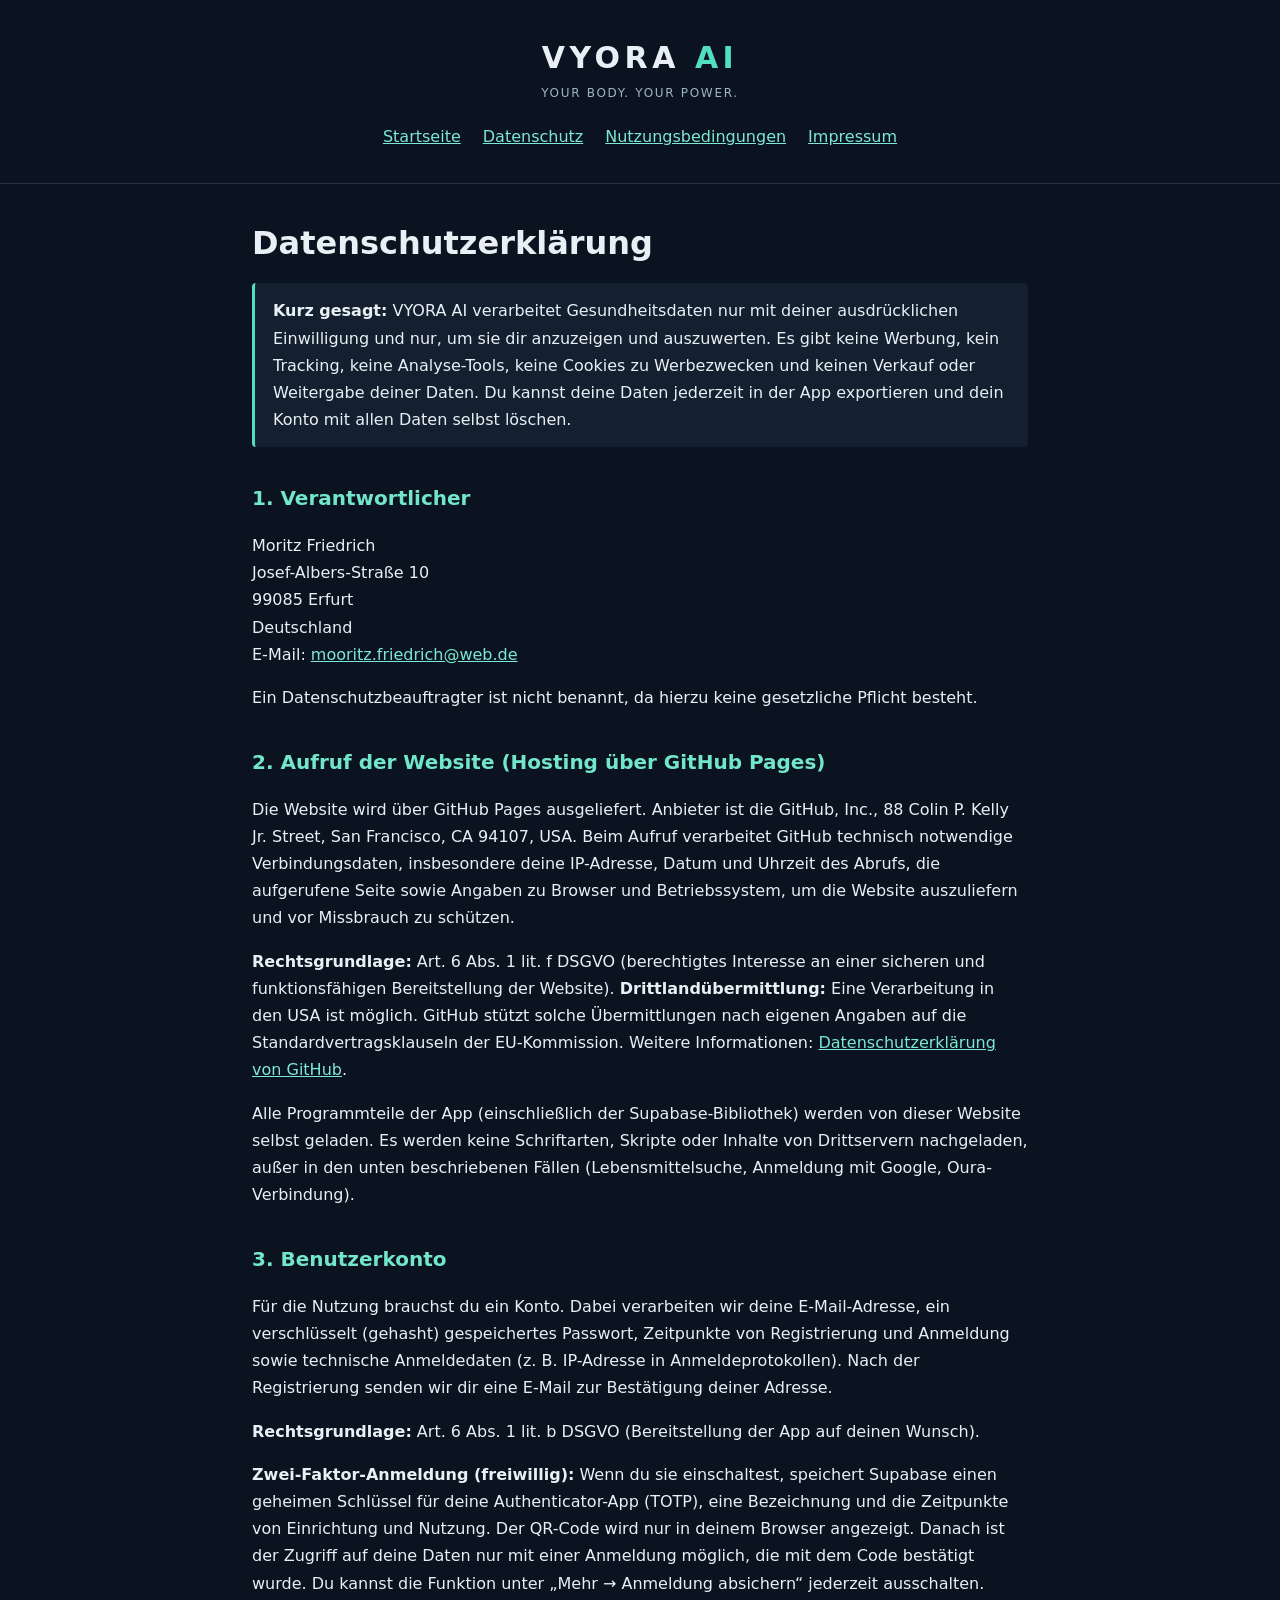
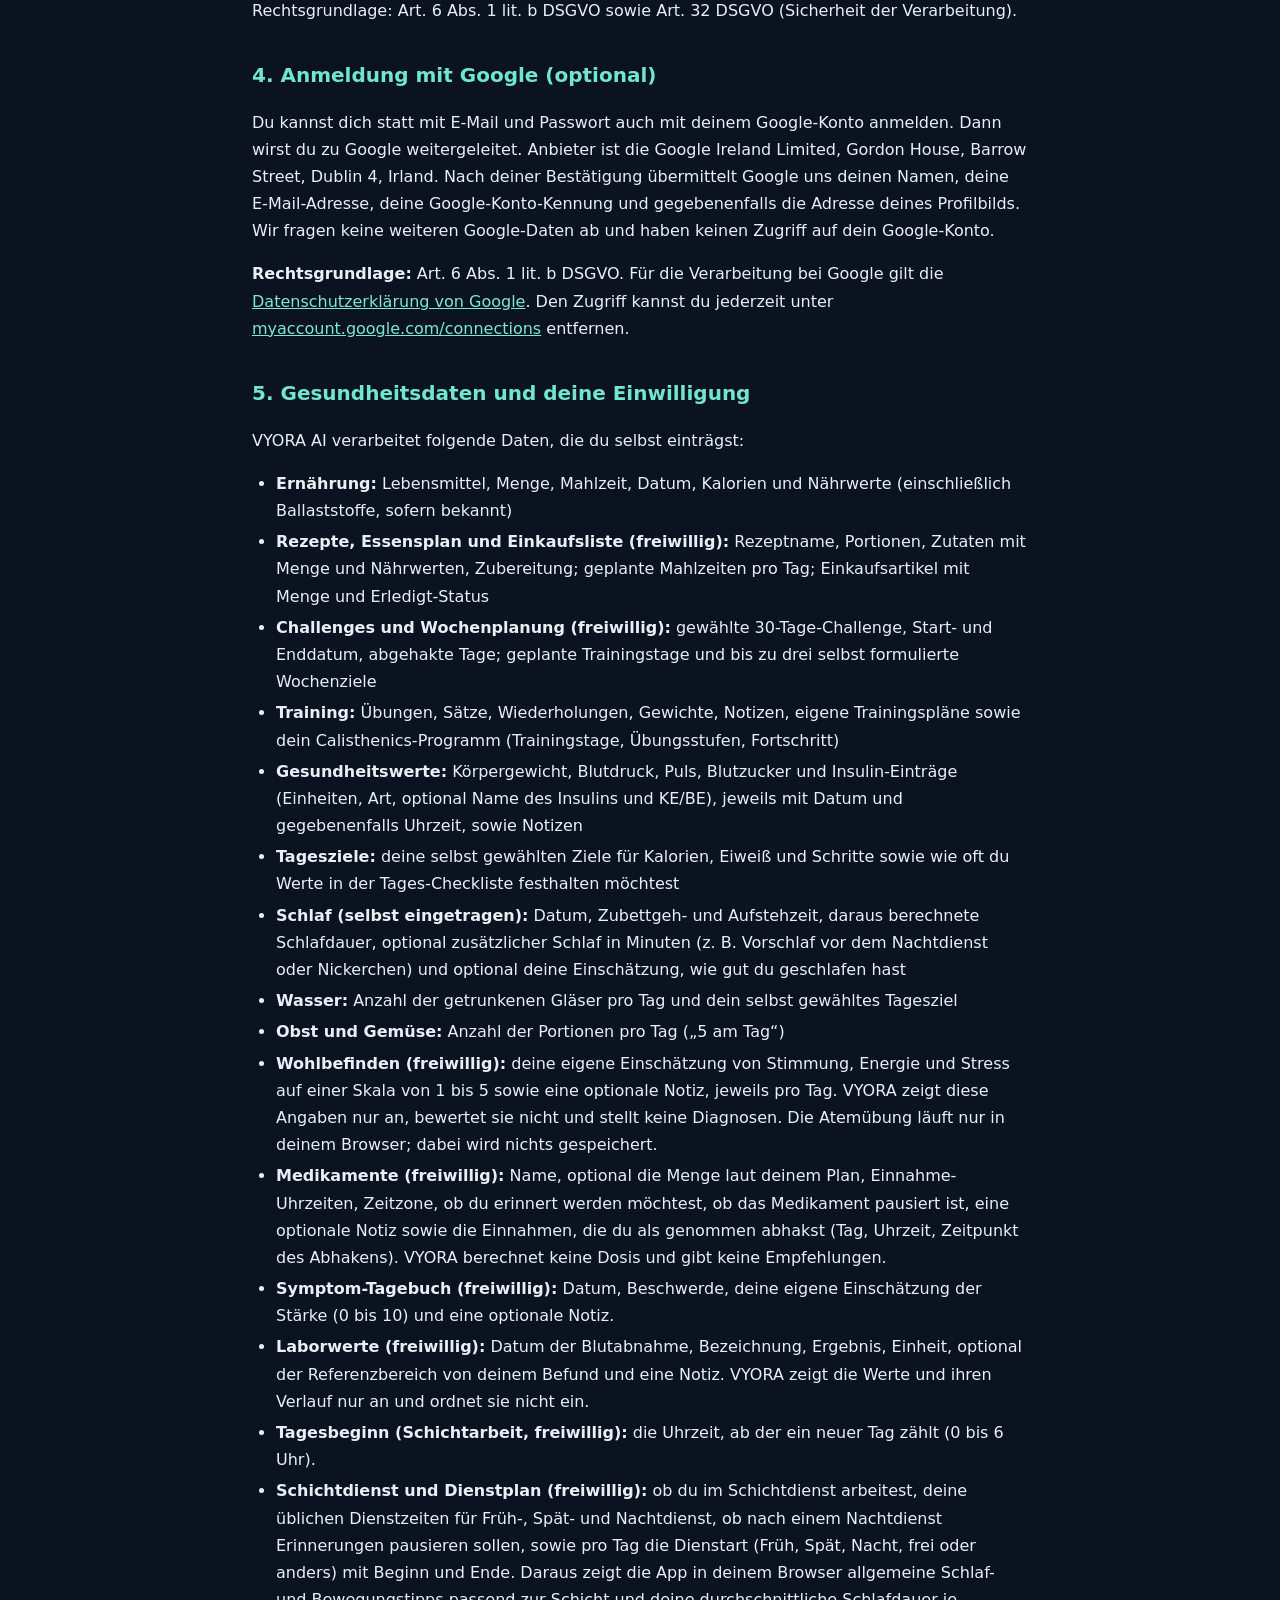
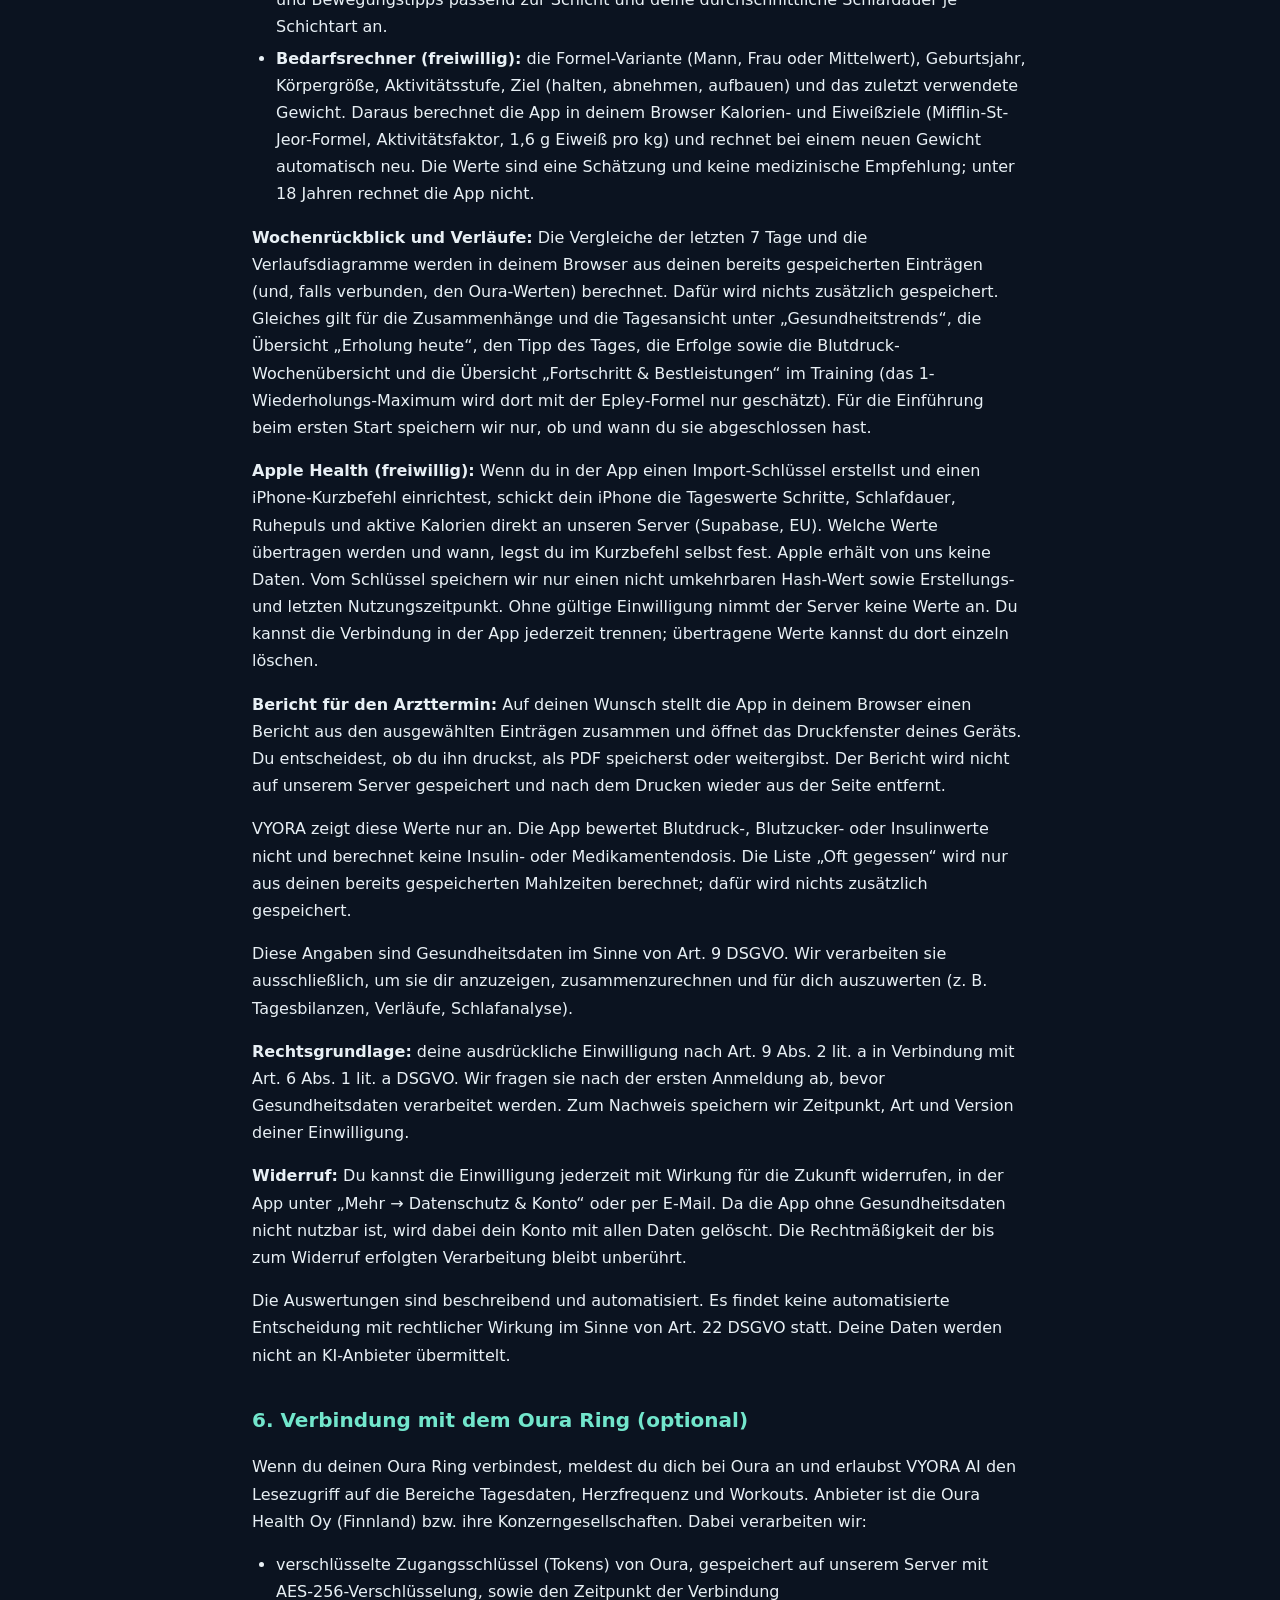
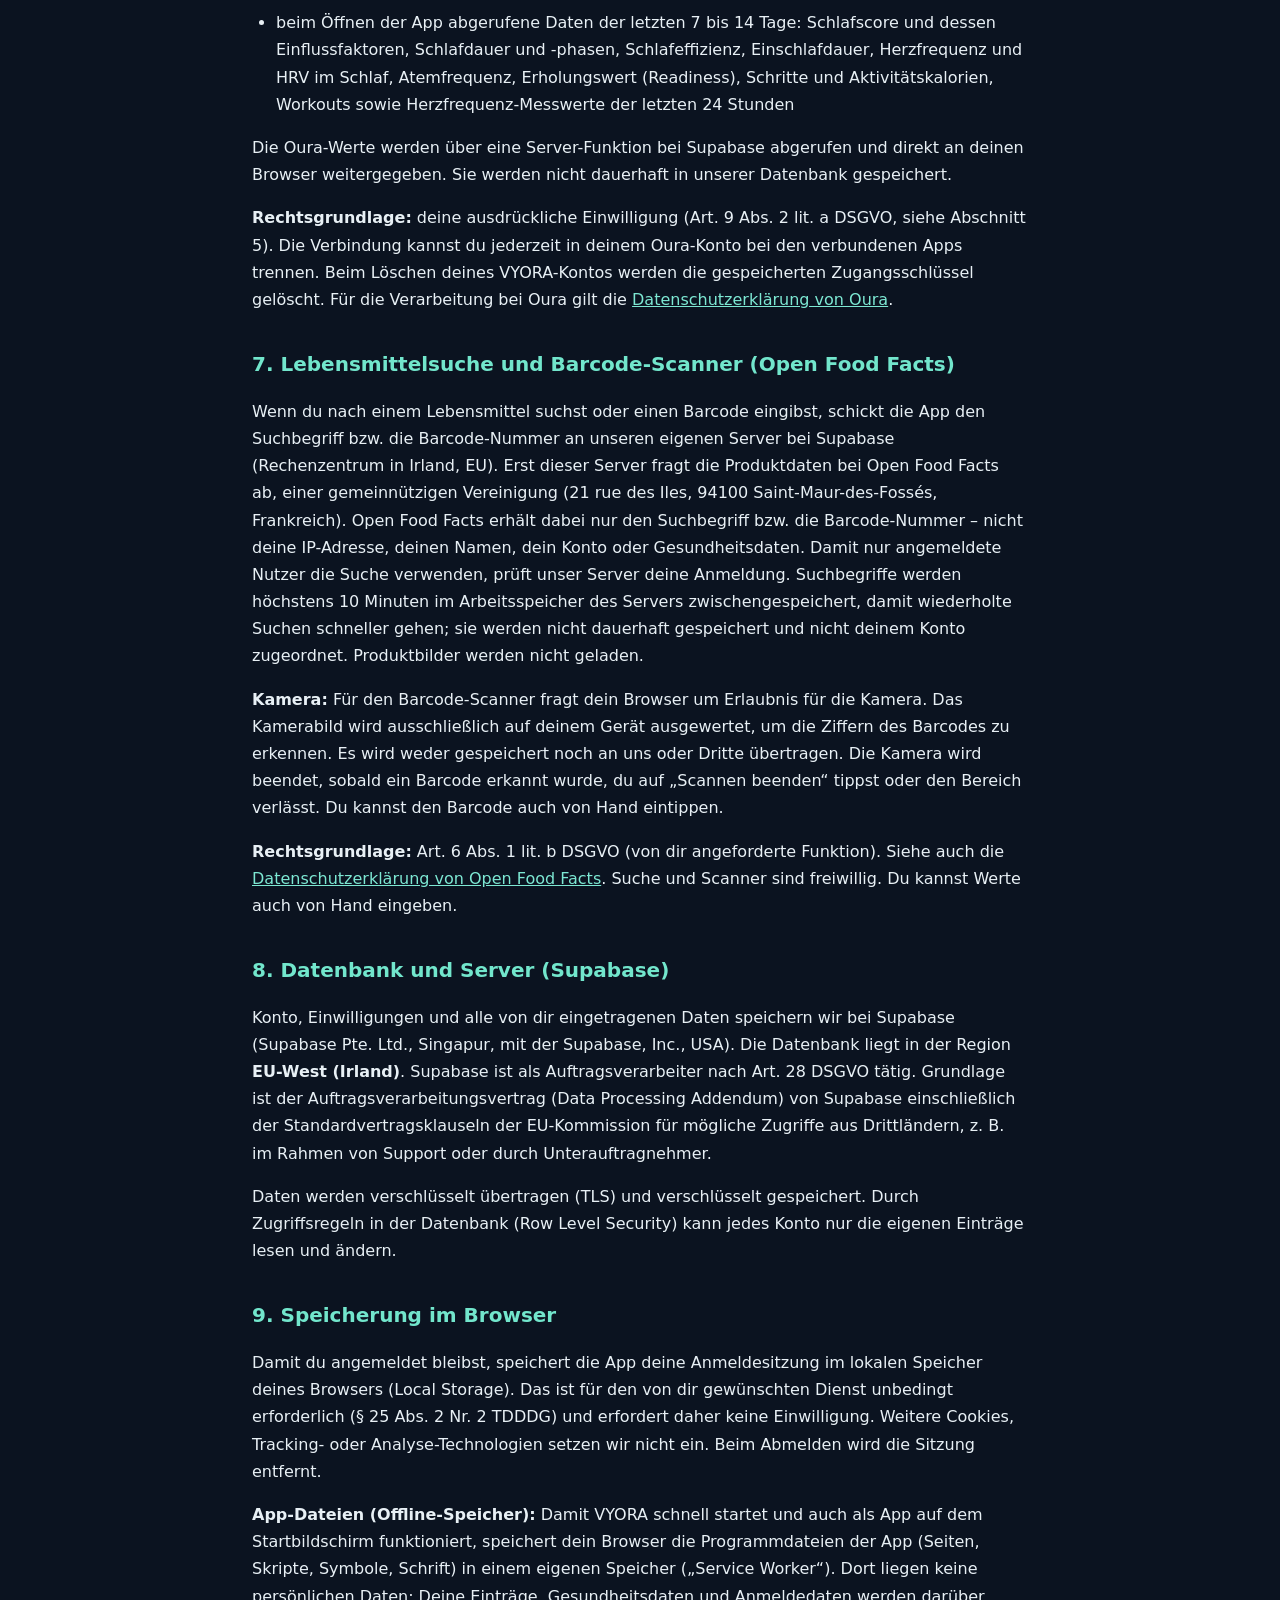
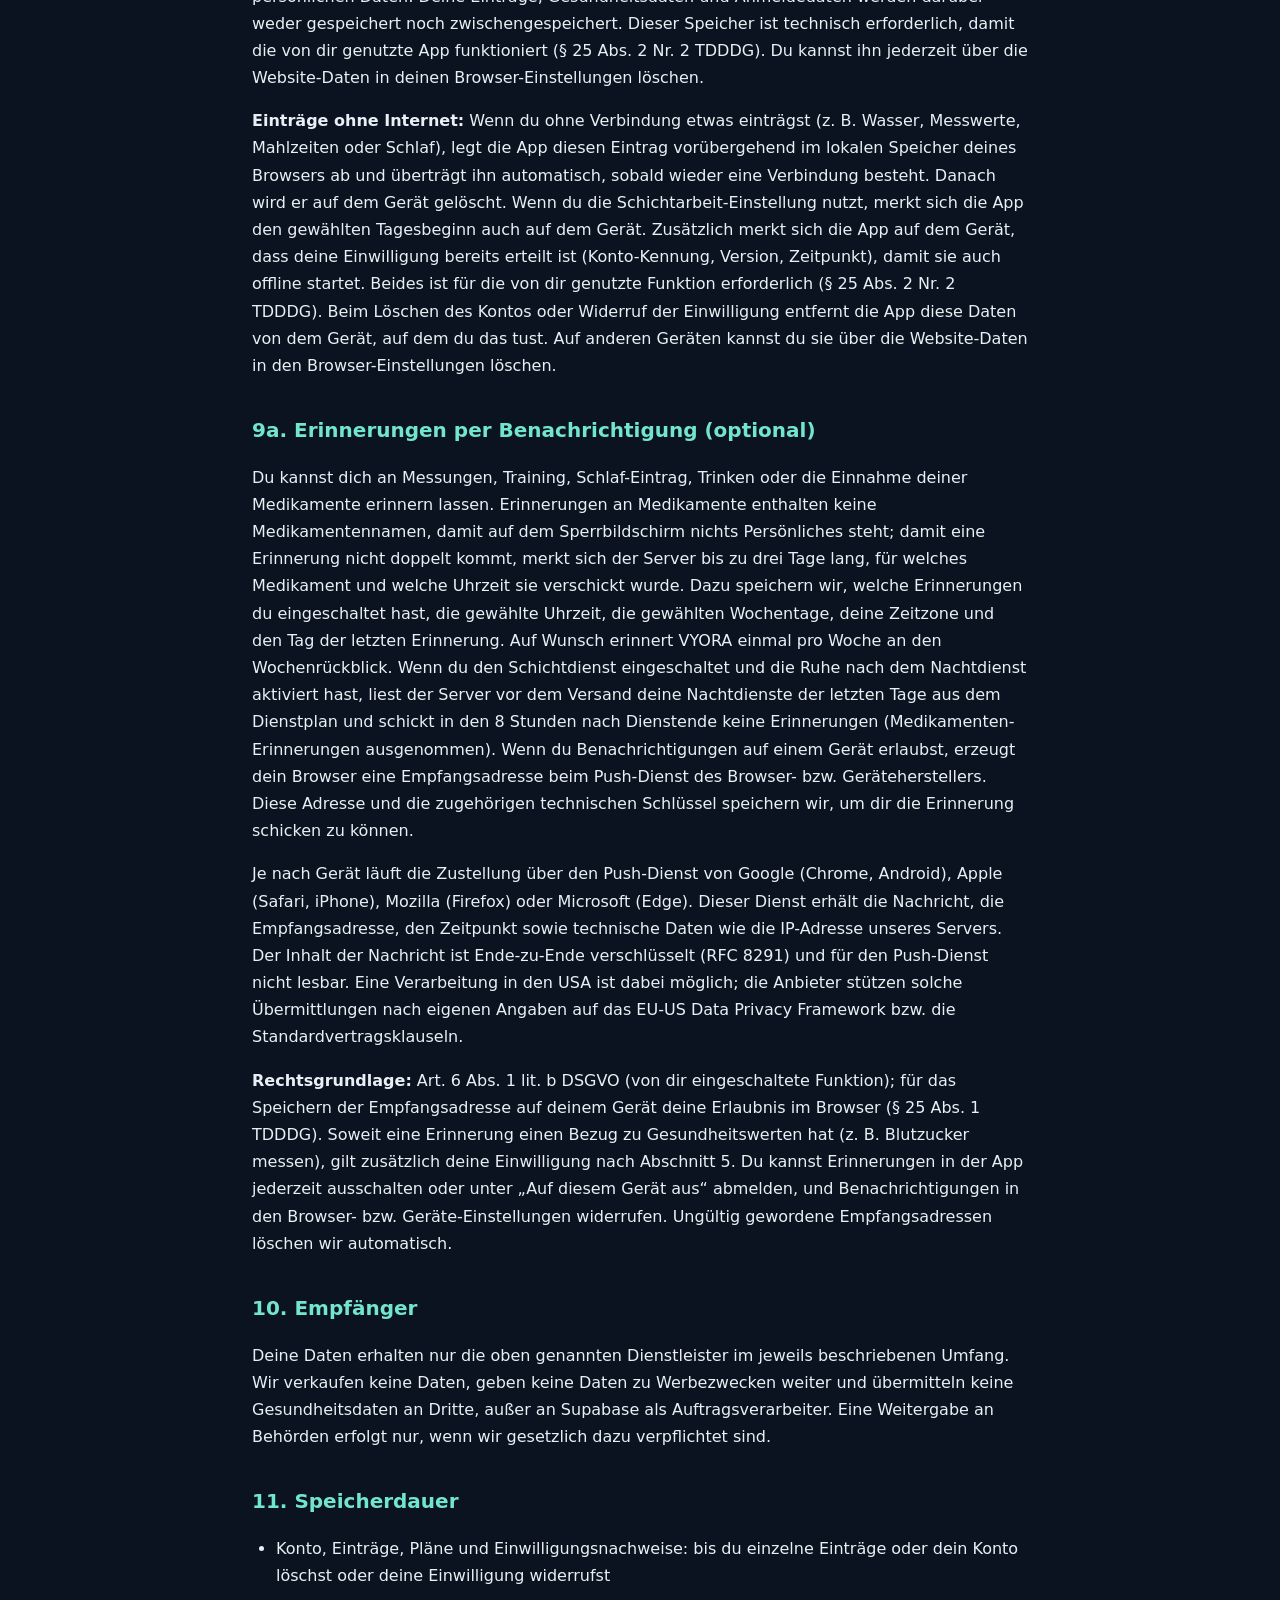
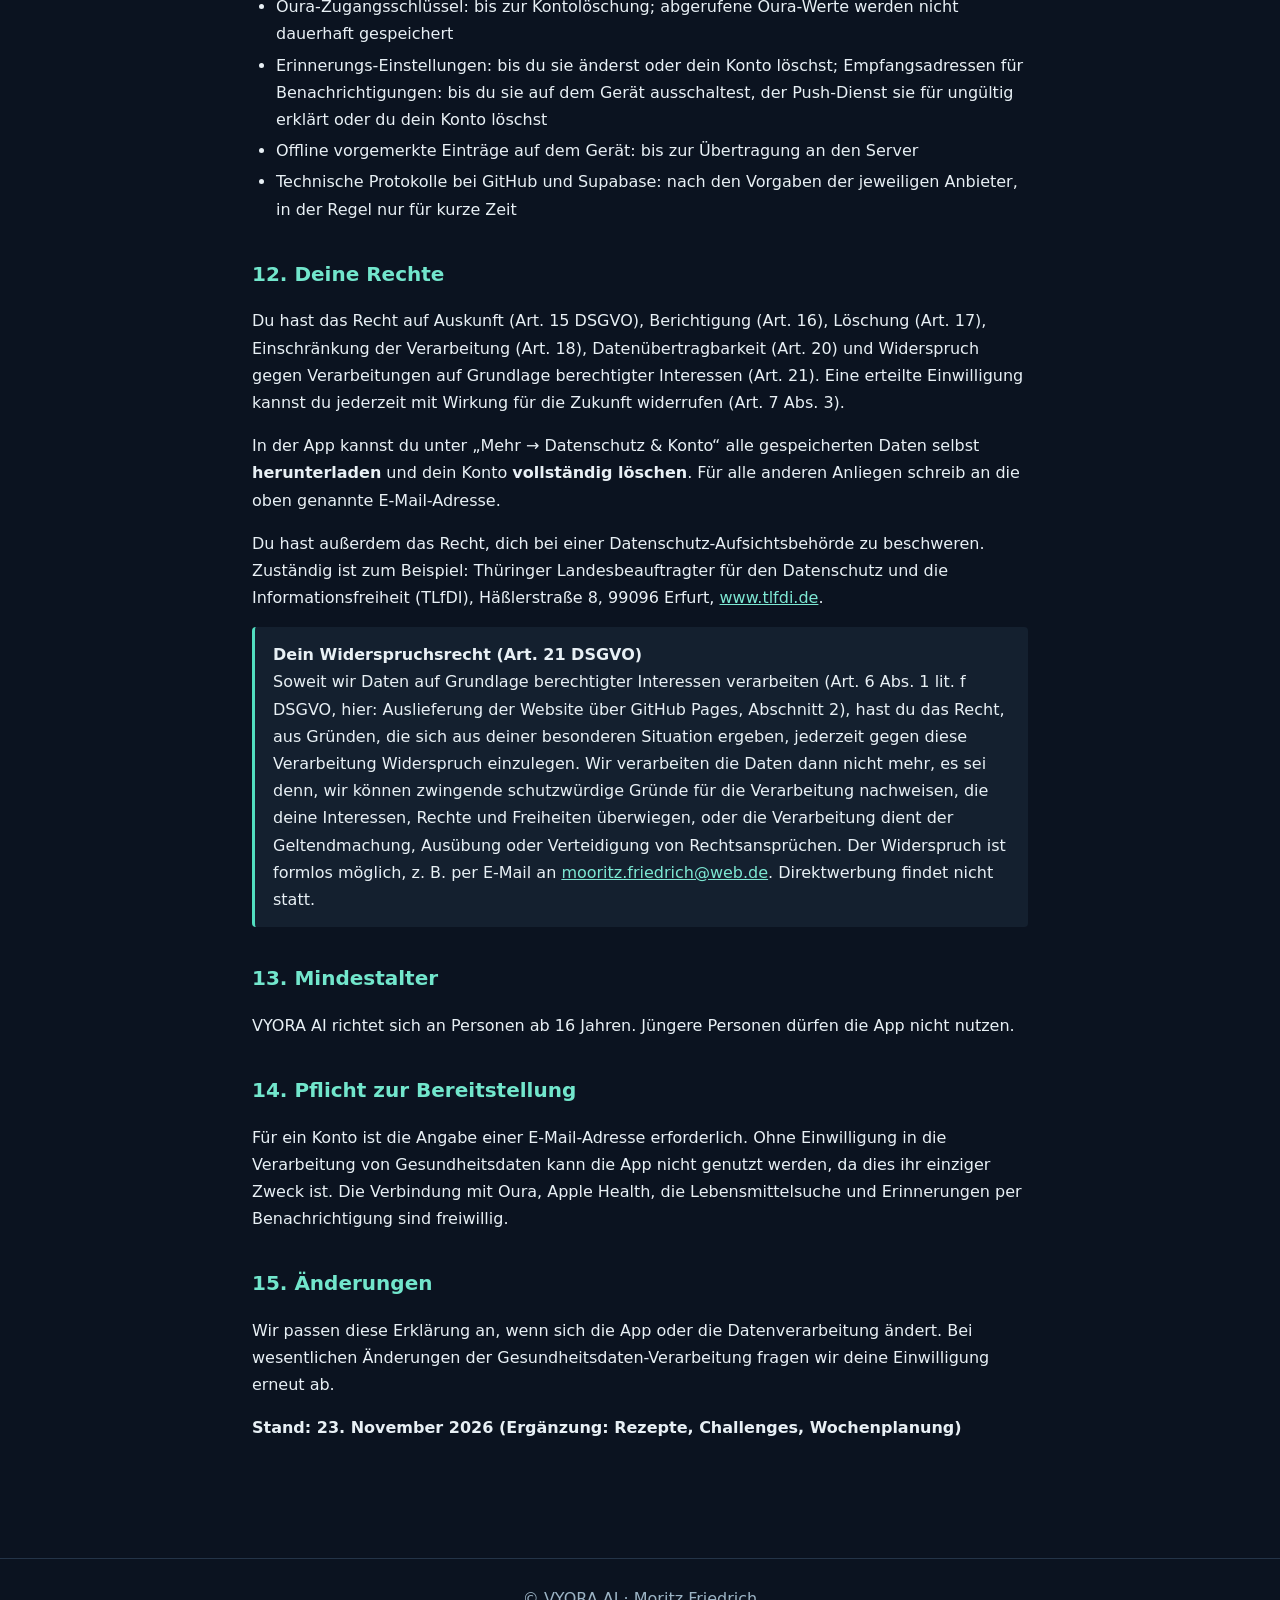
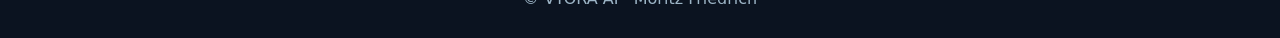
==== commit 4e7e0bee: "Schichtdienst: Karten in App und Datenschutzerklärung" ====
--- a/datenschutz.html
+++ b/datenschutz.html
@@ -30,7 +30,7 @@
 <li><strong>Training:</strong> Übungen, Sätze, Wiederholungen, Gewichte, Notizen, eigene Trainingspläne sowie dein Calisthenics-Programm (Trainingstage, Übungsstufen, Fortschritt)</li>
 <li><strong>Gesundheitswerte:</strong> Körpergewicht, Blutdruck, Puls, Blutzucker und Insulin-Einträge (Einheiten, Art, optional Name des Insulins und KE/BE), jeweils mit Datum und gegebenenfalls Uhrzeit, sowie Notizen</li>
 <li><strong>Tagesziele:</strong> deine selbst gewählten Ziele für Kalorien, Eiweiß und Schritte sowie wie oft du Werte in der Tages-Checkliste festhalten möchtest</li>
-<li><strong>Schlaf (selbst eingetragen):</strong> Datum, Zubettgeh- und Aufstehzeit, daraus berechnete Schlafdauer und optional deine Einschätzung, wie gut du geschlafen hast</li>
+<li><strong>Schlaf (selbst eingetragen):</strong> Datum, Zubettgeh- und Aufstehzeit, daraus berechnete Schlafdauer, optional zusätzlicher Schlaf in Minuten (z. B. Vorschlaf vor dem Nachtdienst oder Nickerchen) und optional deine Einschätzung, wie gut du geschlafen hast</li>
 <li><strong>Wasser:</strong> Anzahl der getrunkenen Gläser pro Tag und dein selbst gewähltes Tagesziel</li>
 <li><strong>Obst und Gemüse:</strong> Anzahl der Portionen pro Tag („5 am Tag“)</li>
 <li><strong>Wohlbefinden (freiwillig):</strong> deine eigene Einschätzung von Stimmung, Energie und Stress auf einer Skala von 1 bis 5 sowie eine optionale Notiz, jeweils pro Tag. VYORA zeigt diese Angaben nur an, bewertet sie nicht und stellt keine Diagnosen. Die Atemübung läuft nur in deinem Browser; dabei wird nichts gespeichert.</li>
@@ -38,6 +38,7 @@
 <li><strong>Symptom-Tagebuch (freiwillig):</strong> Datum, Beschwerde, deine eigene Einschätzung der Stärke (0 bis 10) und eine optionale Notiz.</li>
 <li><strong>Laborwerte (freiwillig):</strong> Datum der Blutabnahme, Bezeichnung, Ergebnis, Einheit, optional der Referenzbereich von deinem Befund und eine Notiz. VYORA zeigt die Werte und ihren Verlauf nur an und ordnet sie nicht ein.</li>
 <li><strong>Tagesbeginn (Schichtarbeit, freiwillig):</strong> die Uhrzeit, ab der ein neuer Tag zählt (0 bis 6 Uhr).</li>
+<li><strong>Schichtdienst und Dienstplan (freiwillig):</strong> ob du im Schichtdienst arbeitest, deine üblichen Dienstzeiten für Früh-, Spät- und Nachtdienst, ob nach einem Nachtdienst Erinnerungen pausieren sollen, sowie pro Tag die Dienstart (Früh, Spät, Nacht, frei oder anders) mit Beginn und Ende. Daraus zeigt die App in deinem Browser allgemeine Schlaf- und Bewegungstipps passend zur Schicht und deine durchschnittliche Schlafdauer je Schichtart an.</li>
 <li><strong>Bedarfsrechner (freiwillig):</strong> die Formel-Variante (Mann, Frau oder Mittelwert), Geburtsjahr, Körpergröße, Aktivitätsstufe, Ziel (halten, abnehmen, aufbauen) und das zuletzt verwendete Gewicht. Daraus berechnet die App in deinem Browser Kalorien- und Eiweißziele (Mifflin-St-Jeor-Formel, Aktivitätsfaktor, 1,6 g Eiweiß pro kg) und rechnet bei einem neuen Gewicht automatisch neu. Die Werte sind eine Schätzung und keine medizinische Empfehlung; unter 18 Jahren rechnet die App nicht.</li>
 </ul>
 <p><strong>Wochenrückblick und Verläufe:</strong> Die Vergleiche der letzten 7 Tage und die Verlaufsdiagramme werden in deinem Browser aus deinen bereits gespeicherten Einträgen (und, falls verbunden, den Oura-Werten) berechnet. Dafür wird nichts zusätzlich gespeichert. Gleiches gilt für die Zusammenhänge und die Tagesansicht unter „Gesundheitstrends“, die Übersicht „Erholung heute“, den Tipp des Tages, die Erfolge sowie die Blutdruck-Wochenübersicht und die Übersicht „Fortschritt &amp; Bestleistungen“ im Training (das 1-Wiederholungs-Maximum wird dort mit der Epley-Formel nur geschätzt). Für die Einführung beim ersten Start speichern wir nur, ob und wann du sie abgeschlossen hast.</p>
@@ -73,7 +74,7 @@
 <p><strong>Einträge ohne Internet:</strong> Wenn du ohne Verbindung etwas einträgst (z. B. Wasser, Messwerte, Mahlzeiten oder Schlaf), legt die App diesen Eintrag vorübergehend im lokalen Speicher deines Browsers ab und überträgt ihn automatisch, sobald wieder eine Verbindung besteht. Danach wird er auf dem Gerät gelöscht. Wenn du die Schichtarbeit-Einstellung nutzt, merkt sich die App den gewählten Tagesbeginn auch auf dem Gerät. Zusätzlich merkt sich die App auf dem Gerät, dass deine Einwilligung bereits erteilt ist (Konto-Kennung, Version, Zeitpunkt), damit sie auch offline startet. Beides ist für die von dir genutzte Funktion erforderlich (§ 25 Abs. 2 Nr. 2 TDDDG). Beim Löschen des Kontos oder Widerruf der Einwilligung entfernt die App diese Daten von dem Gerät, auf dem du das tust. Auf anderen Geräten kannst du sie über die Website-Daten in den Browser-Einstellungen löschen.</p>
 
 <h2>9a. Erinnerungen per Benachrichtigung (optional)</h2>
-<p>Du kannst dich an Messungen, Training, Schlaf-Eintrag, Trinken oder die Einnahme deiner Medikamente erinnern lassen. Erinnerungen an Medikamente enthalten keine Medikamentennamen, damit auf dem Sperrbildschirm nichts Persönliches steht; damit eine Erinnerung nicht doppelt kommt, merkt sich der Server bis zu drei Tage lang, für welches Medikament und welche Uhrzeit sie verschickt wurde. Dazu speichern wir, welche Erinnerungen du eingeschaltet hast, die gewählte Uhrzeit, die gewählten Wochentage, deine Zeitzone und den Tag der letzten Erinnerung. Auf Wunsch erinnert VYORA einmal pro Woche an den Wochenrückblick. Wenn du Benachrichtigungen auf einem Gerät erlaubst, erzeugt dein Browser eine Empfangsadresse beim Push-Dienst des Browser- bzw. Geräteherstellers. Diese Adresse und die zugehörigen technischen Schlüssel speichern wir, um dir die Erinnerung schicken zu können.</p>
+<p>Du kannst dich an Messungen, Training, Schlaf-Eintrag, Trinken oder die Einnahme deiner Medikamente erinnern lassen. Erinnerungen an Medikamente enthalten keine Medikamentennamen, damit auf dem Sperrbildschirm nichts Persönliches steht; damit eine Erinnerung nicht doppelt kommt, merkt sich der Server bis zu drei Tage lang, für welches Medikament und welche Uhrzeit sie verschickt wurde. Dazu speichern wir, welche Erinnerungen du eingeschaltet hast, die gewählte Uhrzeit, die gewählten Wochentage, deine Zeitzone und den Tag der letzten Erinnerung. Auf Wunsch erinnert VYORA einmal pro Woche an den Wochenrückblick. Wenn du den Schichtdienst eingeschaltet und die Ruhe nach dem Nachtdienst aktiviert hast, liest der Server vor dem Versand deine Nachtdienste der letzten Tage aus dem Dienstplan und schickt in den 8 Stunden nach Dienstende keine Erinnerungen (Medikamenten-Erinnerungen ausgenommen). Wenn du Benachrichtigungen auf einem Gerät erlaubst, erzeugt dein Browser eine Empfangsadresse beim Push-Dienst des Browser- bzw. Geräteherstellers. Diese Adresse und die zugehörigen technischen Schlüssel speichern wir, um dir die Erinnerung schicken zu können.</p>
 <p>Je nach Gerät läuft die Zustellung über den Push-Dienst von Google (Chrome, Android), Apple (Safari, iPhone), Mozilla (Firefox) oder Microsoft (Edge). Dieser Dienst erhält die Nachricht, die Empfangsadresse, den Zeitpunkt sowie technische Daten wie die IP-Adresse unseres Servers. Der Inhalt der Nachricht ist Ende-zu-Ende verschlüsselt (RFC 8291) und für den Push-Dienst nicht lesbar. Eine Verarbeitung in den USA ist dabei möglich; die Anbieter stützen solche Übermittlungen nach eigenen Angaben auf das EU-US Data Privacy Framework bzw. die Standardvertragsklauseln.</p>
 <p><strong>Rechtsgrundlage:</strong> Art. 6 Abs. 1 lit. b DSGVO (von dir eingeschaltete Funktion); für das Speichern der Empfangsadresse auf deinem Gerät deine Erlaubnis im Browser (§ 25 Abs. 1 TDDDG). Soweit eine Erinnerung einen Bezug zu Gesundheitswerten hat (z. B. Blutzucker messen), gilt zusätzlich deine Einwilligung nach Abschnitt 5. Du kannst Erinnerungen in der App jederzeit ausschalten oder unter „Auf diesem Gerät aus“ abmelden, und Benachrichtigungen in den Browser- bzw. Geräte-Einstellungen widerrufen. Ungültig gewordene Empfangsadressen löschen wir automatisch.</p>
 
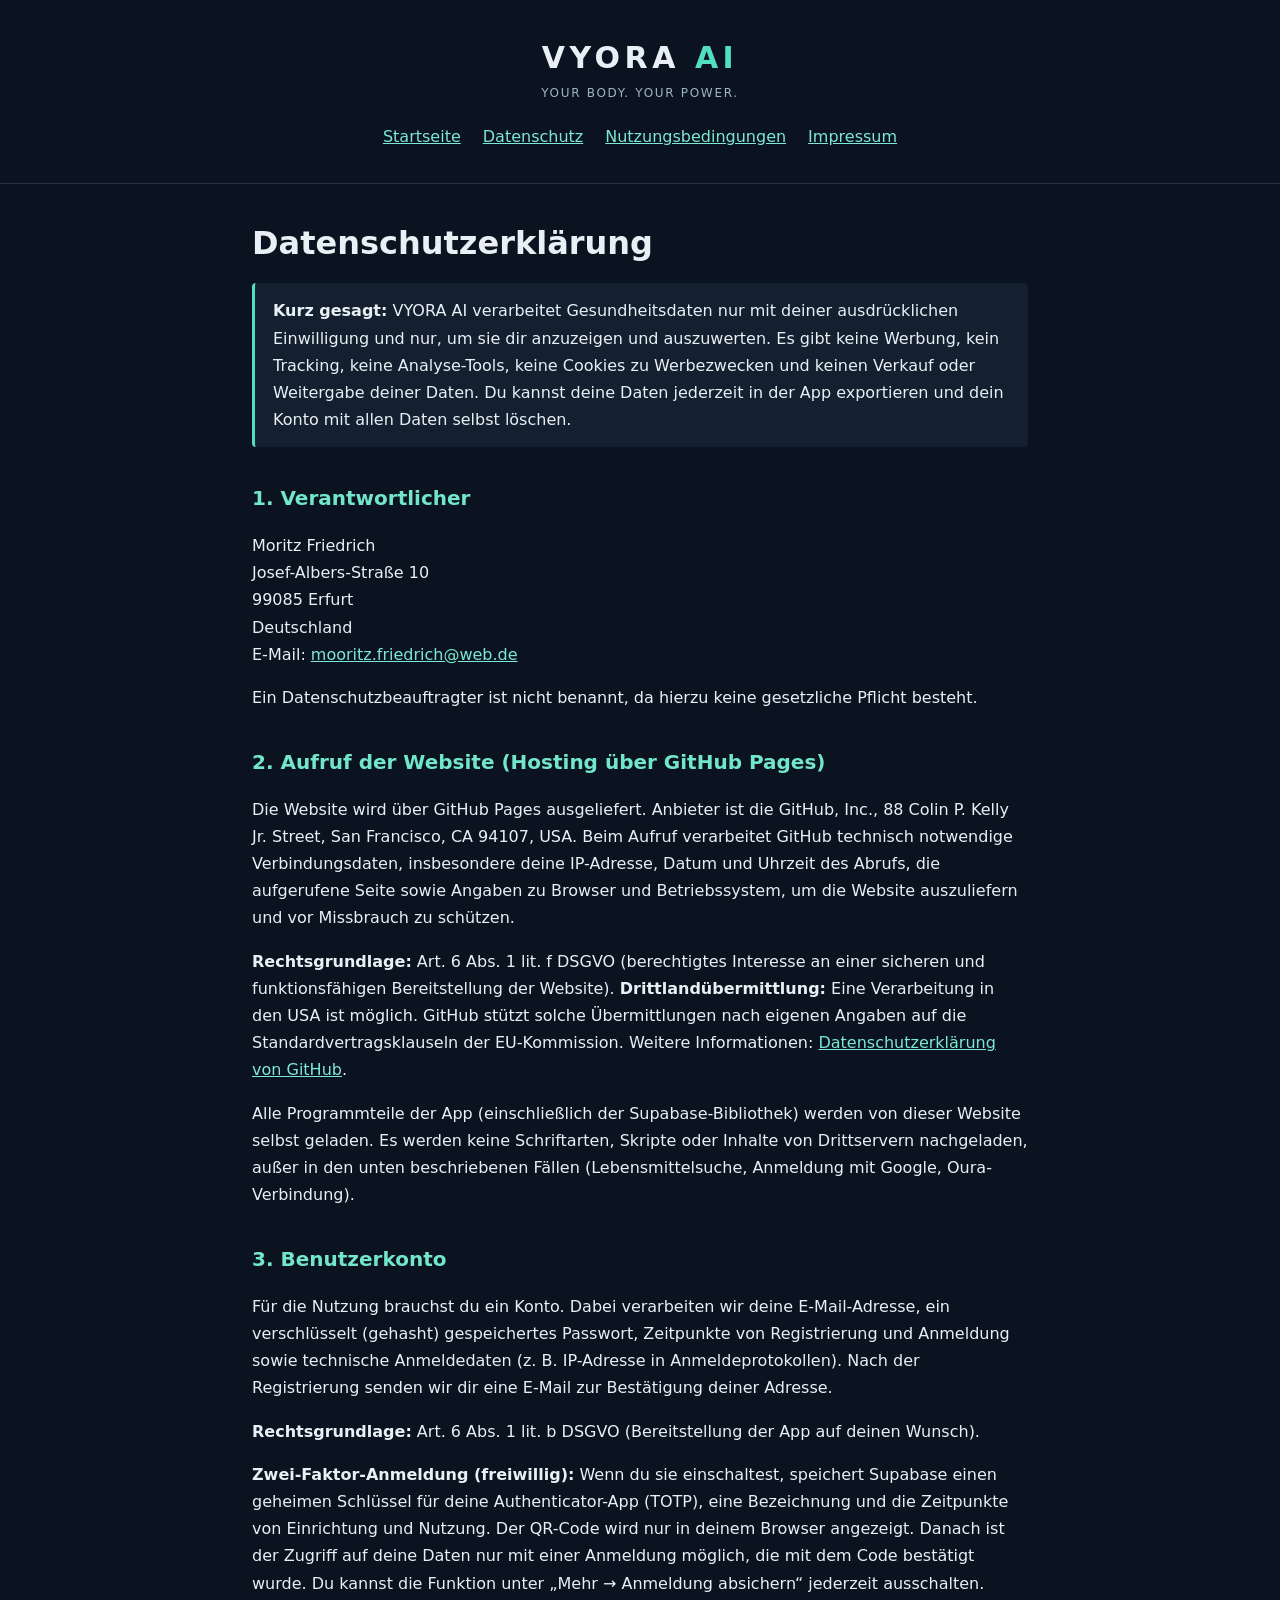
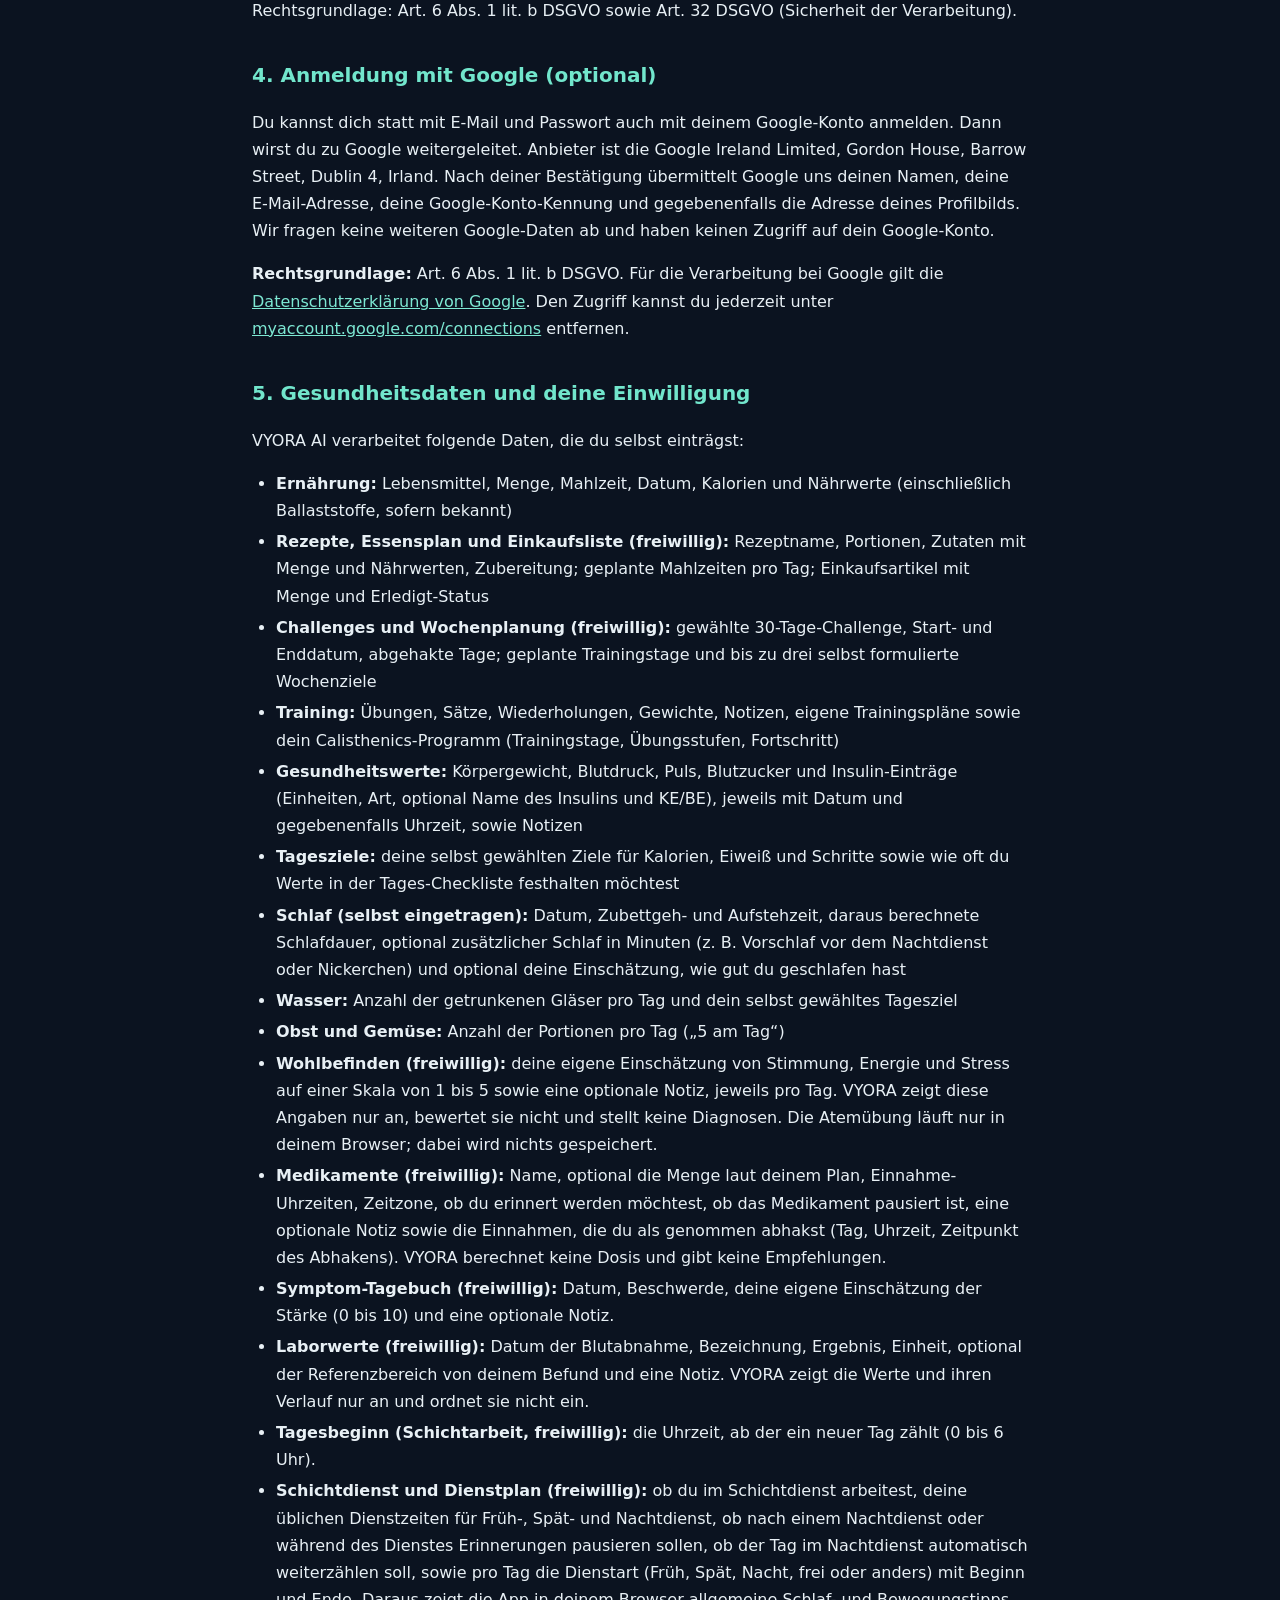
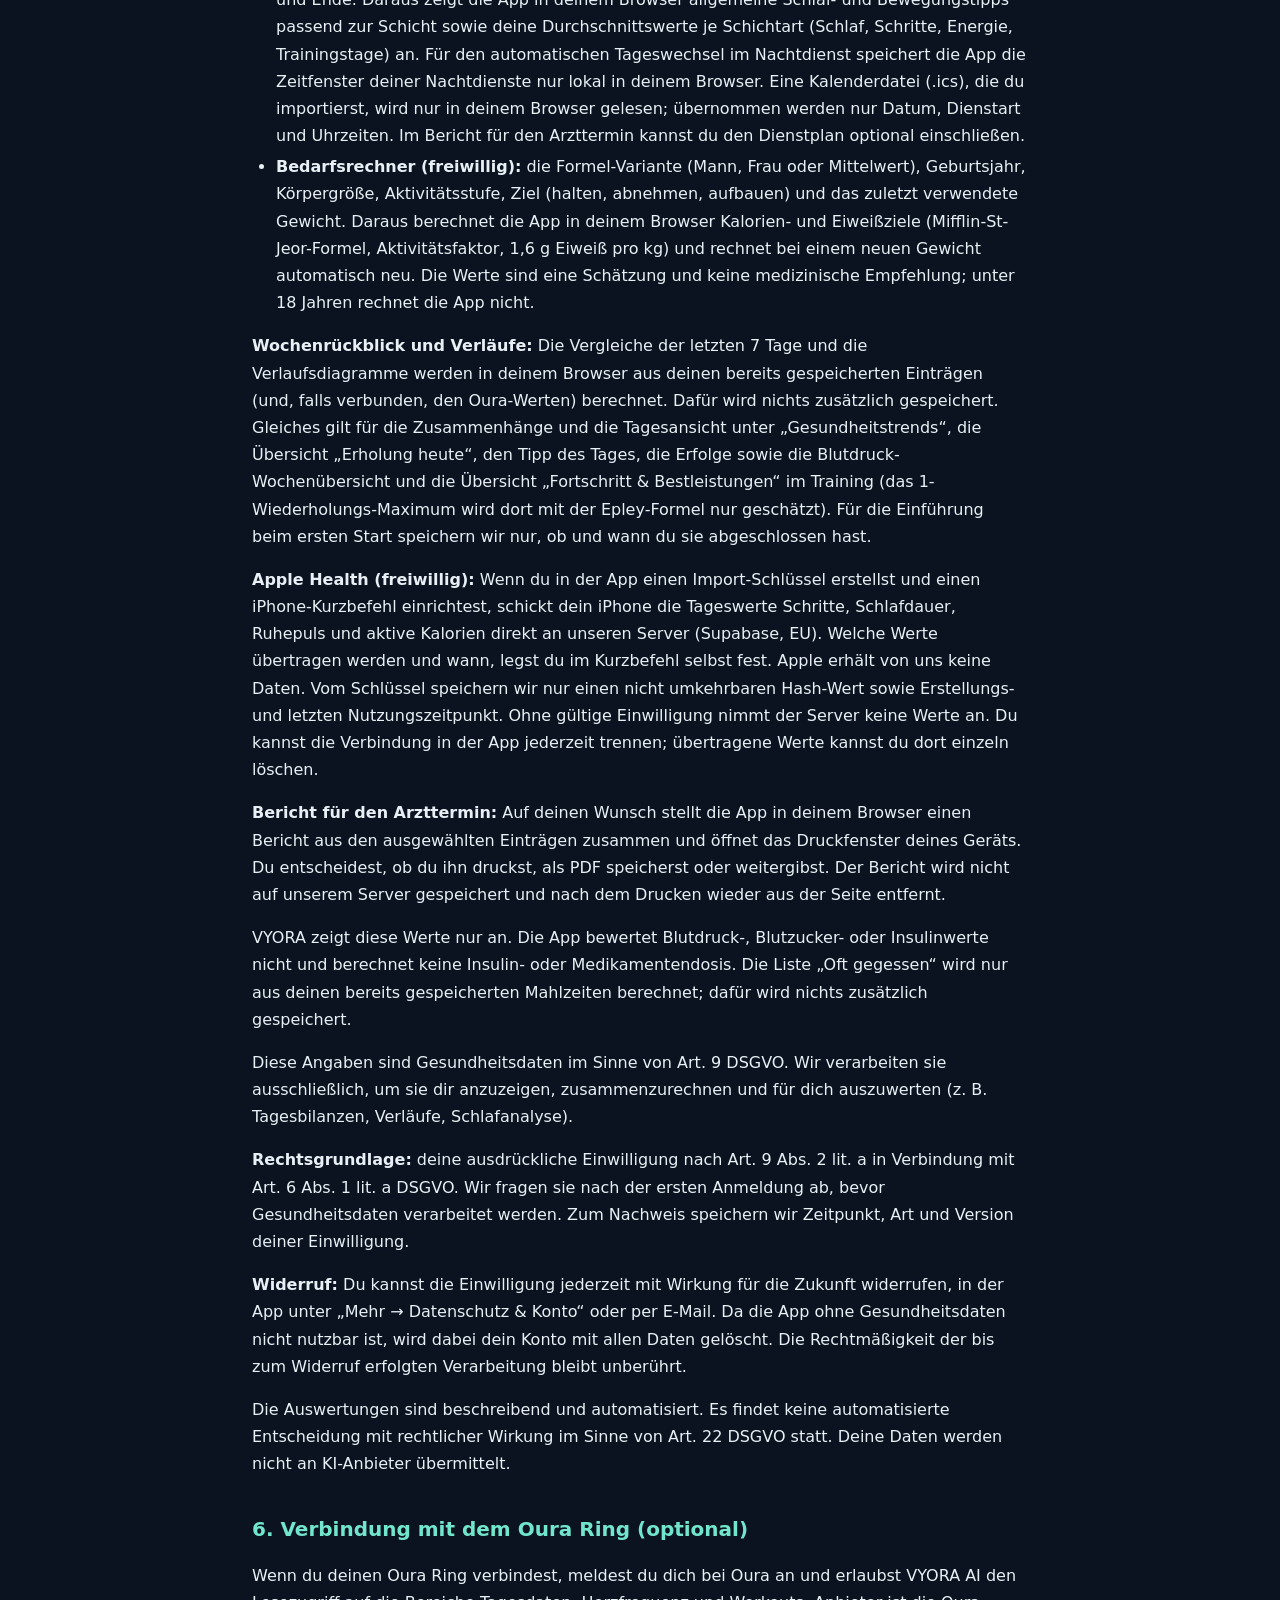
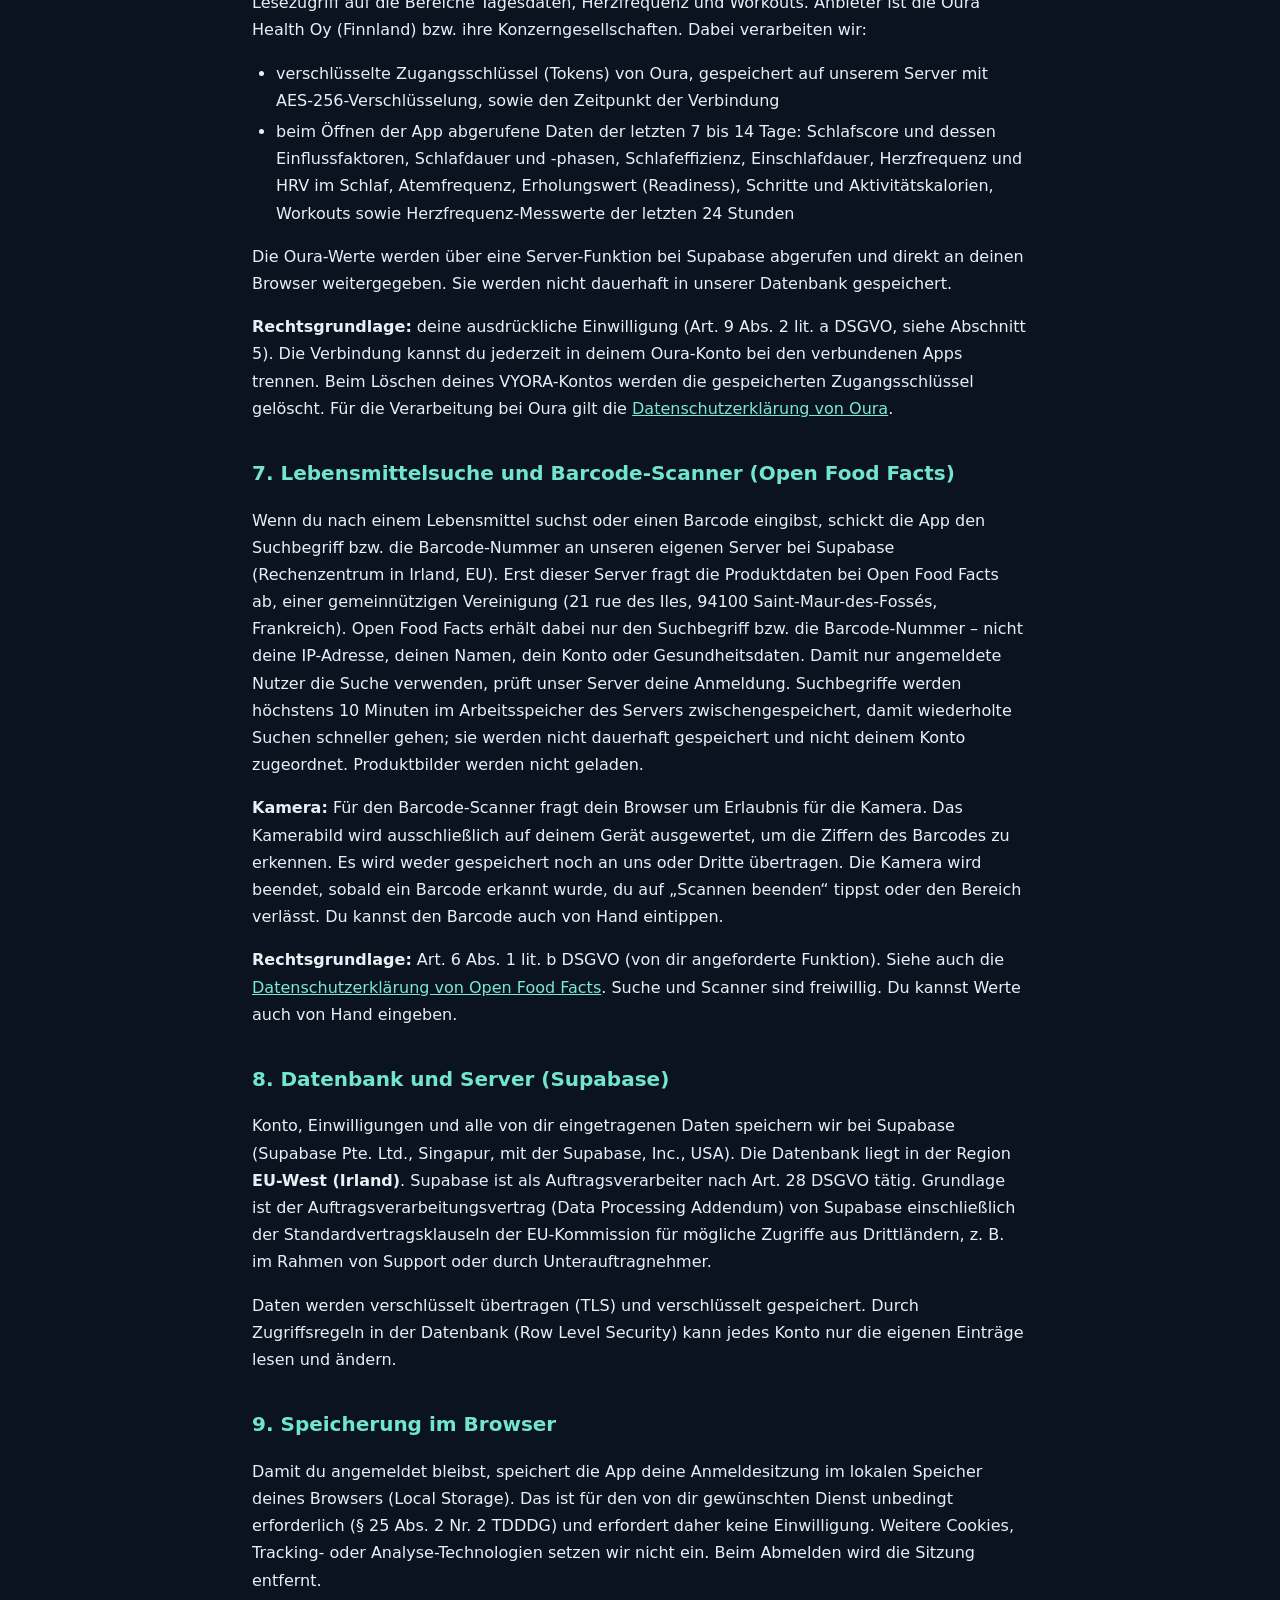
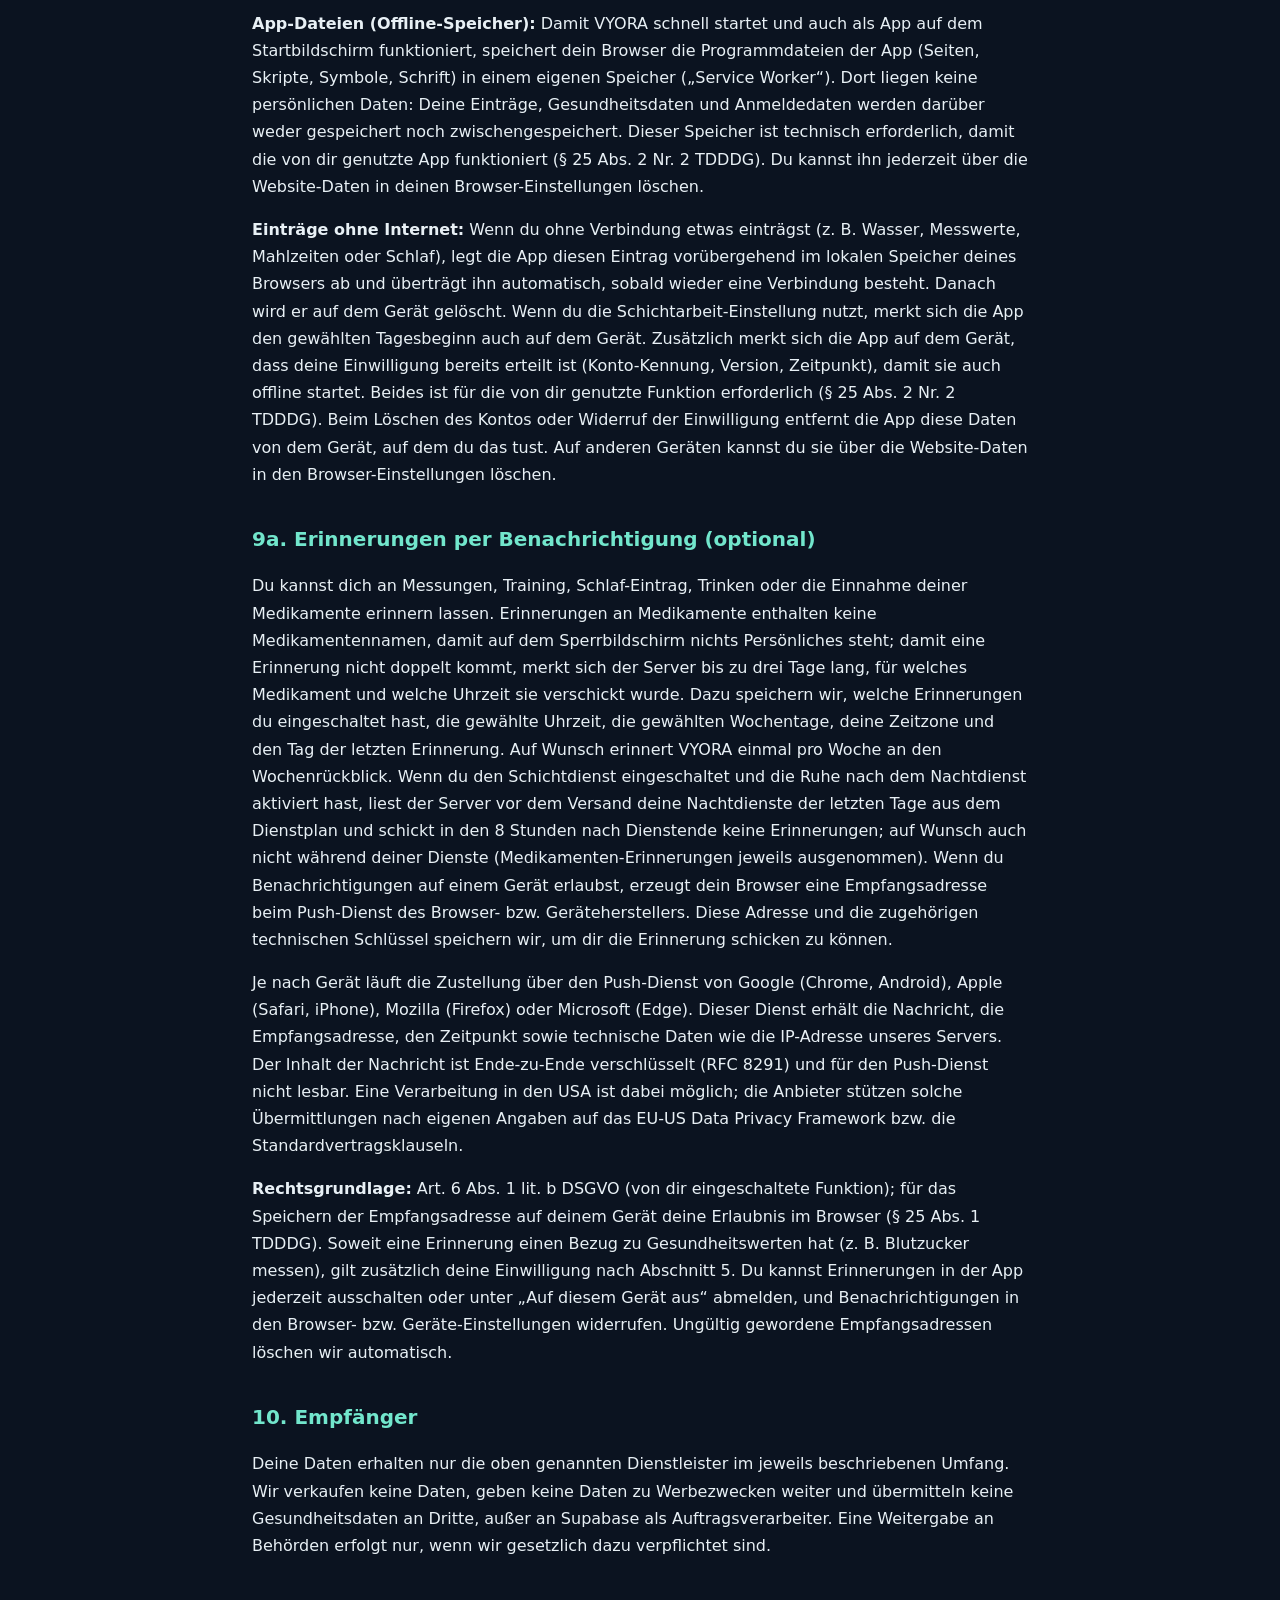
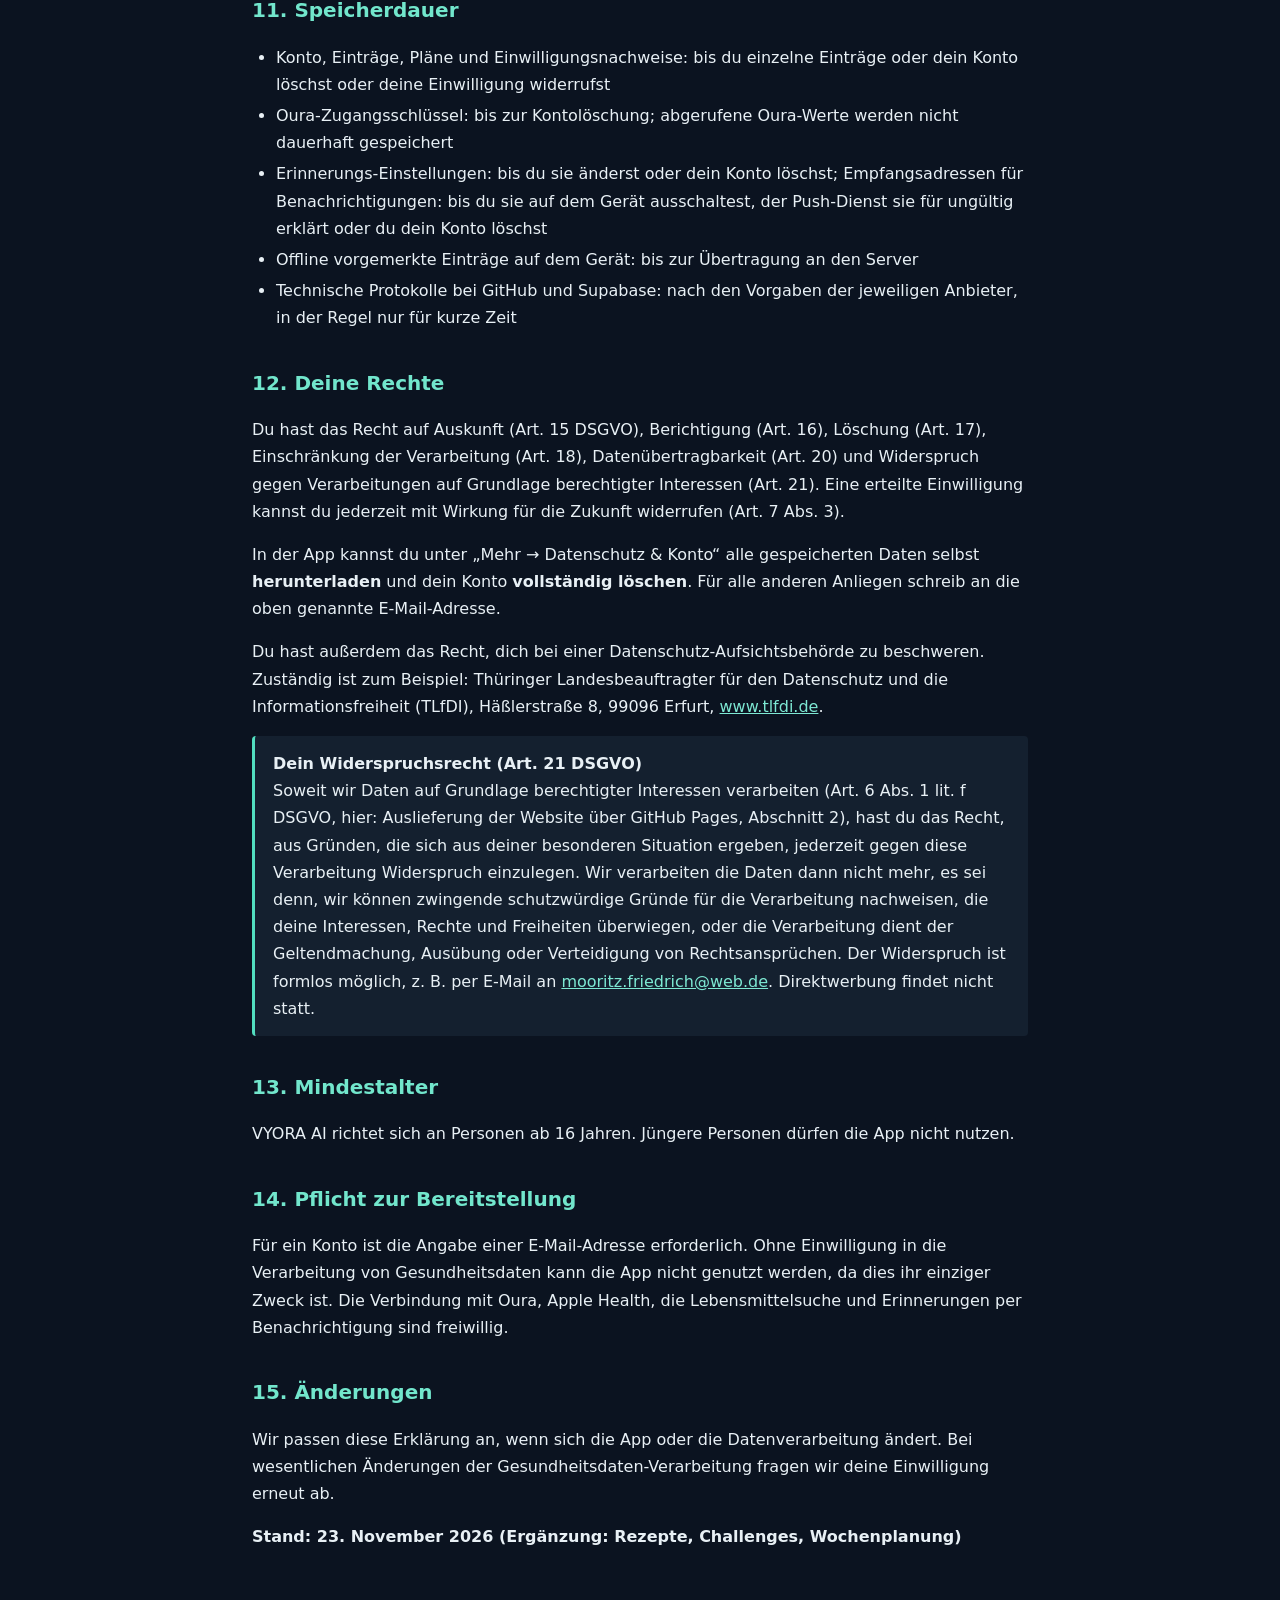
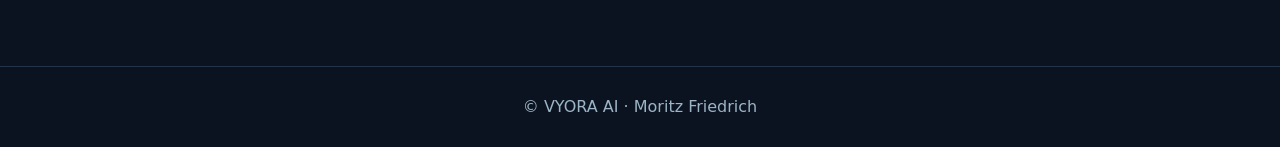
==== commit 0b391ee6: "Schichtdienst: App und Datenschutz" ====
--- a/datenschutz.html
+++ b/datenschutz.html
@@ -38,7 +38,7 @@
 <li><strong>Symptom-Tagebuch (freiwillig):</strong> Datum, Beschwerde, deine eigene Einschätzung der Stärke (0 bis 10) und eine optionale Notiz.</li>
 <li><strong>Laborwerte (freiwillig):</strong> Datum der Blutabnahme, Bezeichnung, Ergebnis, Einheit, optional der Referenzbereich von deinem Befund und eine Notiz. VYORA zeigt die Werte und ihren Verlauf nur an und ordnet sie nicht ein.</li>
 <li><strong>Tagesbeginn (Schichtarbeit, freiwillig):</strong> die Uhrzeit, ab der ein neuer Tag zählt (0 bis 6 Uhr).</li>
-<li><strong>Schichtdienst und Dienstplan (freiwillig):</strong> ob du im Schichtdienst arbeitest, deine üblichen Dienstzeiten für Früh-, Spät- und Nachtdienst, ob nach einem Nachtdienst Erinnerungen pausieren sollen, sowie pro Tag die Dienstart (Früh, Spät, Nacht, frei oder anders) mit Beginn und Ende. Daraus zeigt die App in deinem Browser allgemeine Schlaf- und Bewegungstipps passend zur Schicht und deine durchschnittliche Schlafdauer je Schichtart an.</li>
+<li><strong>Schichtdienst und Dienstplan (freiwillig):</strong> ob du im Schichtdienst arbeitest, deine üblichen Dienstzeiten für Früh-, Spät- und Nachtdienst, ob nach einem Nachtdienst oder während des Dienstes Erinnerungen pausieren sollen, ob der Tag im Nachtdienst automatisch weiterzählen soll, sowie pro Tag die Dienstart (Früh, Spät, Nacht, frei oder anders) mit Beginn und Ende. Daraus zeigt die App in deinem Browser allgemeine Schlaf- und Bewegungstipps passend zur Schicht sowie deine Durchschnittswerte je Schichtart (Schlaf, Schritte, Energie, Trainingstage) an. Für den automatischen Tageswechsel im Nachtdienst speichert die App die Zeitfenster deiner Nachtdienste nur lokal in deinem Browser. Eine Kalenderdatei (.ics), die du importierst, wird nur in deinem Browser gelesen; übernommen werden nur Datum, Dienstart und Uhrzeiten. Im Bericht für den Arzttermin kannst du den Dienstplan optional einschließen.</li>
 <li><strong>Bedarfsrechner (freiwillig):</strong> die Formel-Variante (Mann, Frau oder Mittelwert), Geburtsjahr, Körpergröße, Aktivitätsstufe, Ziel (halten, abnehmen, aufbauen) und das zuletzt verwendete Gewicht. Daraus berechnet die App in deinem Browser Kalorien- und Eiweißziele (Mifflin-St-Jeor-Formel, Aktivitätsfaktor, 1,6 g Eiweiß pro kg) und rechnet bei einem neuen Gewicht automatisch neu. Die Werte sind eine Schätzung und keine medizinische Empfehlung; unter 18 Jahren rechnet die App nicht.</li>
 </ul>
 <p><strong>Wochenrückblick und Verläufe:</strong> Die Vergleiche der letzten 7 Tage und die Verlaufsdiagramme werden in deinem Browser aus deinen bereits gespeicherten Einträgen (und, falls verbunden, den Oura-Werten) berechnet. Dafür wird nichts zusätzlich gespeichert. Gleiches gilt für die Zusammenhänge und die Tagesansicht unter „Gesundheitstrends“, die Übersicht „Erholung heute“, den Tipp des Tages, die Erfolge sowie die Blutdruck-Wochenübersicht und die Übersicht „Fortschritt &amp; Bestleistungen“ im Training (das 1-Wiederholungs-Maximum wird dort mit der Epley-Formel nur geschätzt). Für die Einführung beim ersten Start speichern wir nur, ob und wann du sie abgeschlossen hast.</p>
@@ -74,7 +74,7 @@
 <p><strong>Einträge ohne Internet:</strong> Wenn du ohne Verbindung etwas einträgst (z. B. Wasser, Messwerte, Mahlzeiten oder Schlaf), legt die App diesen Eintrag vorübergehend im lokalen Speicher deines Browsers ab und überträgt ihn automatisch, sobald wieder eine Verbindung besteht. Danach wird er auf dem Gerät gelöscht. Wenn du die Schichtarbeit-Einstellung nutzt, merkt sich die App den gewählten Tagesbeginn auch auf dem Gerät. Zusätzlich merkt sich die App auf dem Gerät, dass deine Einwilligung bereits erteilt ist (Konto-Kennung, Version, Zeitpunkt), damit sie auch offline startet. Beides ist für die von dir genutzte Funktion erforderlich (§ 25 Abs. 2 Nr. 2 TDDDG). Beim Löschen des Kontos oder Widerruf der Einwilligung entfernt die App diese Daten von dem Gerät, auf dem du das tust. Auf anderen Geräten kannst du sie über die Website-Daten in den Browser-Einstellungen löschen.</p>
 
 <h2>9a. Erinnerungen per Benachrichtigung (optional)</h2>
-<p>Du kannst dich an Messungen, Training, Schlaf-Eintrag, Trinken oder die Einnahme deiner Medikamente erinnern lassen. Erinnerungen an Medikamente enthalten keine Medikamentennamen, damit auf dem Sperrbildschirm nichts Persönliches steht; damit eine Erinnerung nicht doppelt kommt, merkt sich der Server bis zu drei Tage lang, für welches Medikament und welche Uhrzeit sie verschickt wurde. Dazu speichern wir, welche Erinnerungen du eingeschaltet hast, die gewählte Uhrzeit, die gewählten Wochentage, deine Zeitzone und den Tag der letzten Erinnerung. Auf Wunsch erinnert VYORA einmal pro Woche an den Wochenrückblick. Wenn du den Schichtdienst eingeschaltet und die Ruhe nach dem Nachtdienst aktiviert hast, liest der Server vor dem Versand deine Nachtdienste der letzten Tage aus dem Dienstplan und schickt in den 8 Stunden nach Dienstende keine Erinnerungen (Medikamenten-Erinnerungen ausgenommen). Wenn du Benachrichtigungen auf einem Gerät erlaubst, erzeugt dein Browser eine Empfangsadresse beim Push-Dienst des Browser- bzw. Geräteherstellers. Diese Adresse und die zugehörigen technischen Schlüssel speichern wir, um dir die Erinnerung schicken zu können.</p>
+<p>Du kannst dich an Messungen, Training, Schlaf-Eintrag, Trinken oder die Einnahme deiner Medikamente erinnern lassen. Erinnerungen an Medikamente enthalten keine Medikamentennamen, damit auf dem Sperrbildschirm nichts Persönliches steht; damit eine Erinnerung nicht doppelt kommt, merkt sich der Server bis zu drei Tage lang, für welches Medikament und welche Uhrzeit sie verschickt wurde. Dazu speichern wir, welche Erinnerungen du eingeschaltet hast, die gewählte Uhrzeit, die gewählten Wochentage, deine Zeitzone und den Tag der letzten Erinnerung. Auf Wunsch erinnert VYORA einmal pro Woche an den Wochenrückblick. Wenn du den Schichtdienst eingeschaltet und die Ruhe nach dem Nachtdienst aktiviert hast, liest der Server vor dem Versand deine Nachtdienste der letzten Tage aus dem Dienstplan und schickt in den 8 Stunden nach Dienstende keine Erinnerungen; auf Wunsch auch nicht während deiner Dienste (Medikamenten-Erinnerungen jeweils ausgenommen). Wenn du Benachrichtigungen auf einem Gerät erlaubst, erzeugt dein Browser eine Empfangsadresse beim Push-Dienst des Browser- bzw. Geräteherstellers. Diese Adresse und die zugehörigen technischen Schlüssel speichern wir, um dir die Erinnerung schicken zu können.</p>
 <p>Je nach Gerät läuft die Zustellung über den Push-Dienst von Google (Chrome, Android), Apple (Safari, iPhone), Mozilla (Firefox) oder Microsoft (Edge). Dieser Dienst erhält die Nachricht, die Empfangsadresse, den Zeitpunkt sowie technische Daten wie die IP-Adresse unseres Servers. Der Inhalt der Nachricht ist Ende-zu-Ende verschlüsselt (RFC 8291) und für den Push-Dienst nicht lesbar. Eine Verarbeitung in den USA ist dabei möglich; die Anbieter stützen solche Übermittlungen nach eigenen Angaben auf das EU-US Data Privacy Framework bzw. die Standardvertragsklauseln.</p>
 <p><strong>Rechtsgrundlage:</strong> Art. 6 Abs. 1 lit. b DSGVO (von dir eingeschaltete Funktion); für das Speichern der Empfangsadresse auf deinem Gerät deine Erlaubnis im Browser (§ 25 Abs. 1 TDDDG). Soweit eine Erinnerung einen Bezug zu Gesundheitswerten hat (z. B. Blutzucker messen), gilt zusätzlich deine Einwilligung nach Abschnitt 5. Du kannst Erinnerungen in der App jederzeit ausschalten oder unter „Auf diesem Gerät aus“ abmelden, und Benachrichtigungen in den Browser- bzw. Geräte-Einstellungen widerrufen. Ungültig gewordene Empfangsadressen löschen wir automatisch.</p>
 
